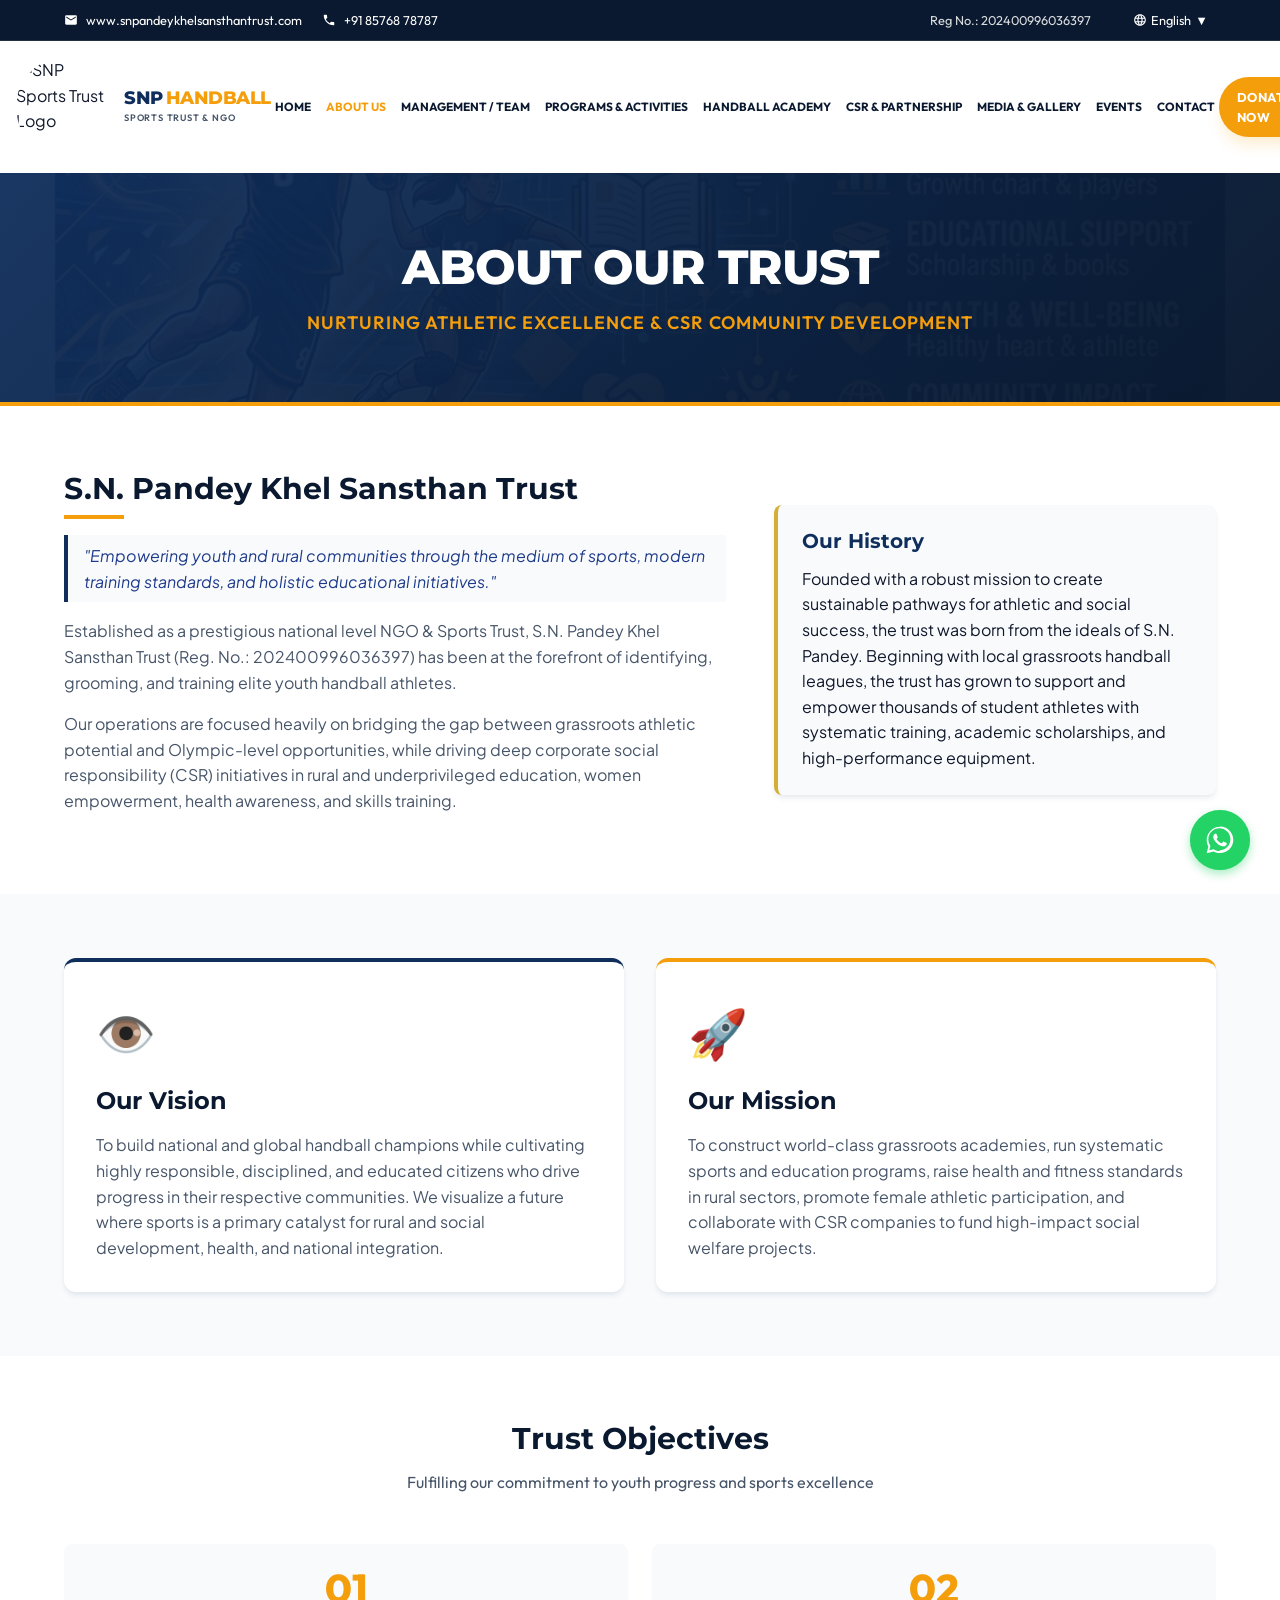
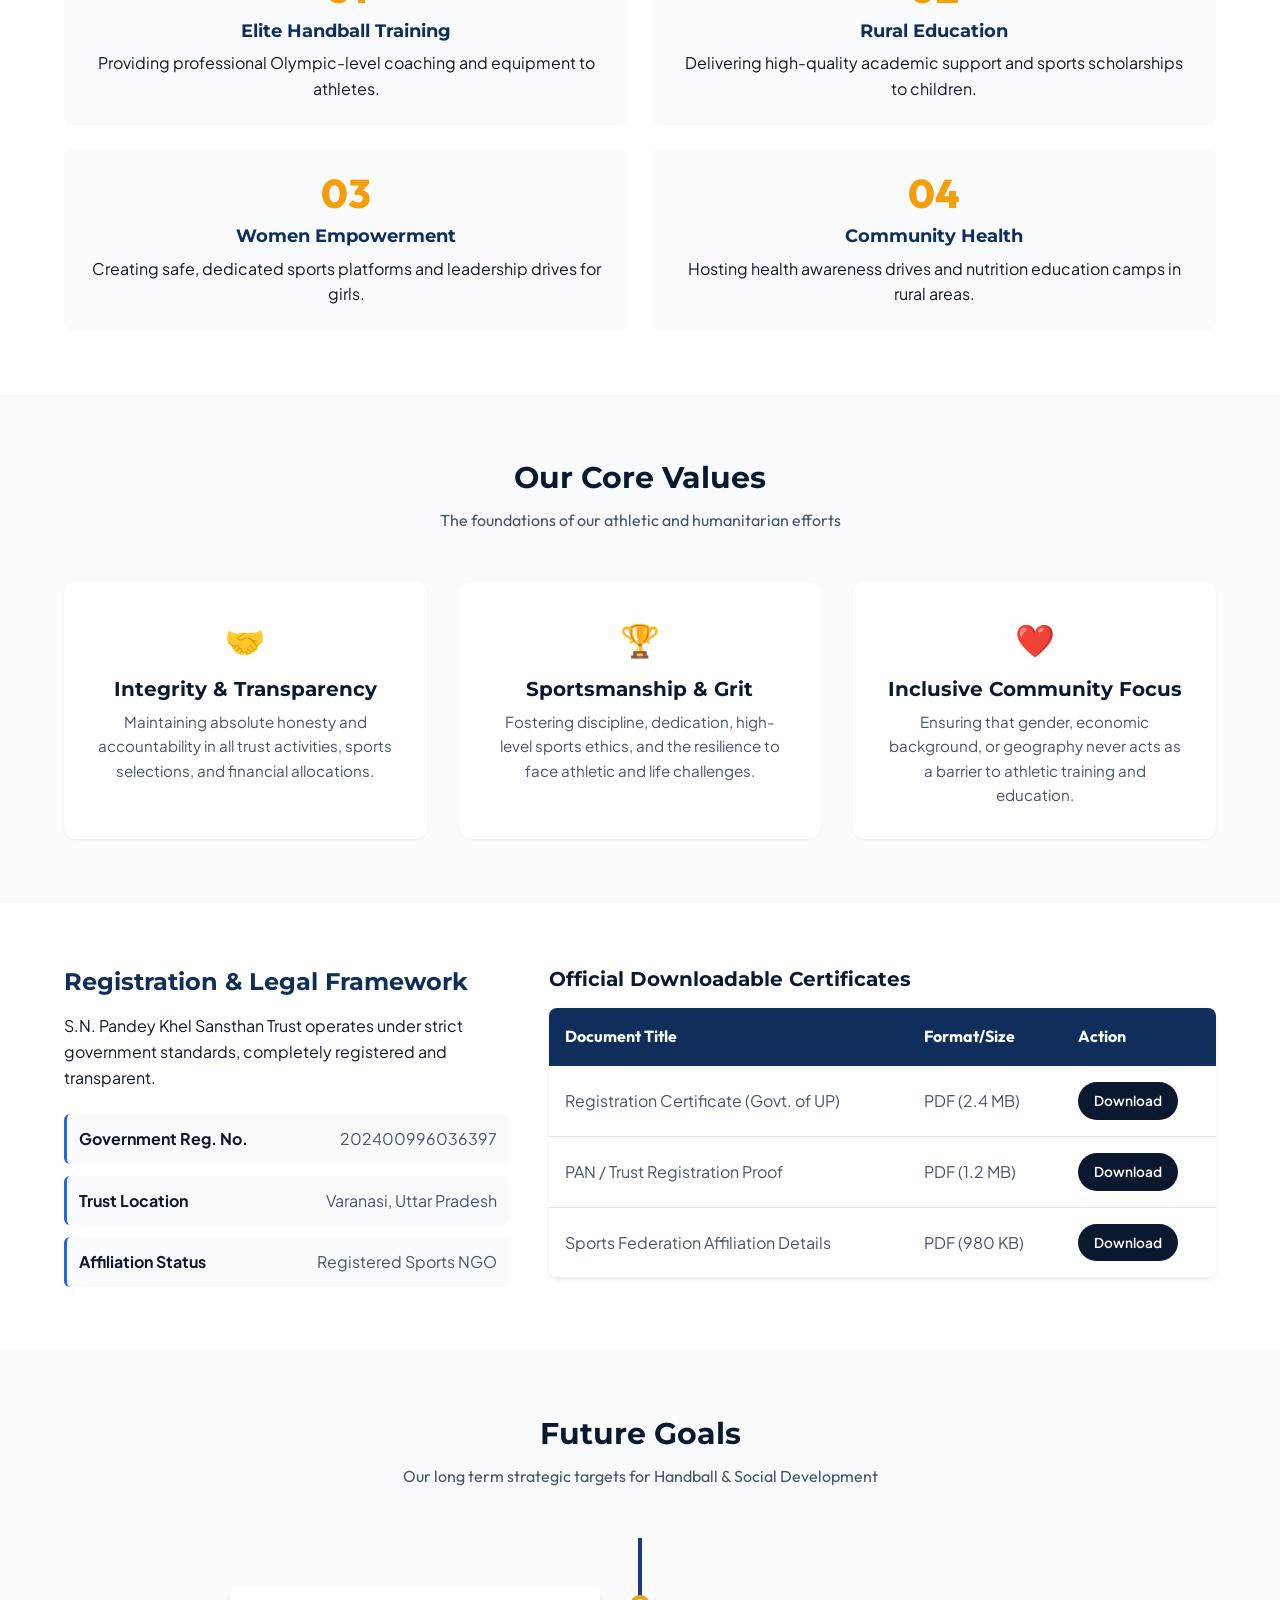
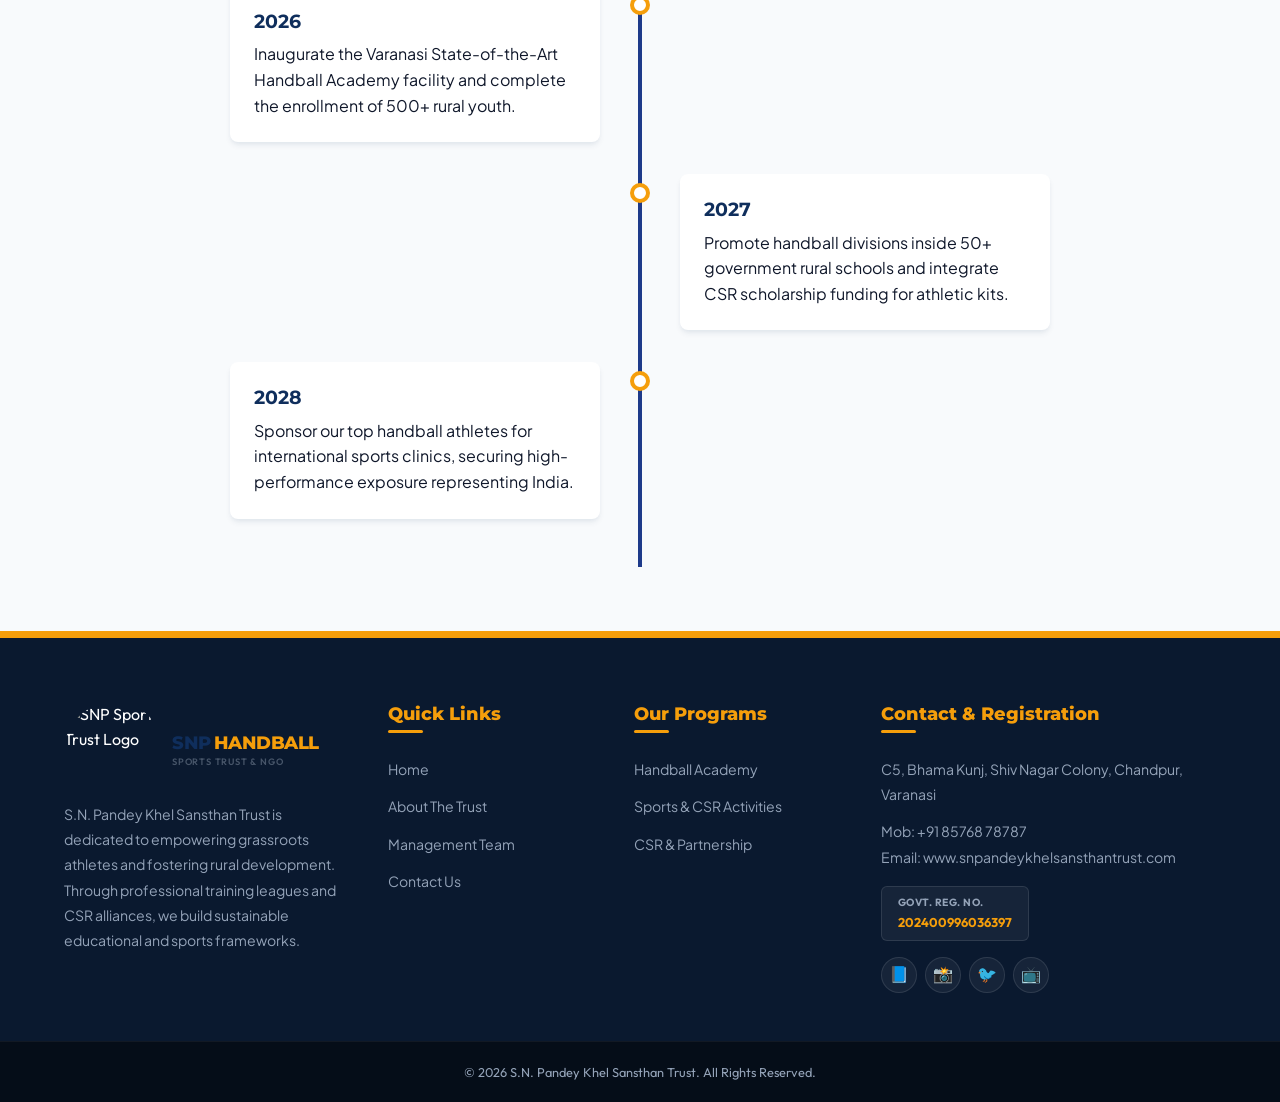
==== about.html @ 19aa3d47 "updated" ====
<!DOCTYPE html>
<html lang="en">

<head>
    <meta charset="UTF-8">
    <meta name="viewport" content="width=device-width, initial-scale=1.0">
    <meta name="description"
        content="Learn about S.N. Pandey Khel Sansthan Trust - Our vision, mission, legal registration details (Reg. No.: 202400996036397), and our dedication to sports and education.">
    <title>About Us | S.N. Pandey Khel Sansthan Trust</title>

    <!-- Premium Google Fonts -->
    <link rel="preconnect" href="https://fonts.googleapis.com">
    <link rel="preconnect" href="https://fonts.gstatic.com" crossorigin>

    <!-- Theme Stylesheets -->
    <link rel="stylesheet" href="assets/css/style.css">
    <link rel="stylesheet" href="assets/css/responsive.css">
    <!-- Page Specific Stylesheet -->
    <link rel="stylesheet" href="assets/css/about.css">
</head>

<body>

    <!-- ==========================================
         SECTION: TOP INFO BAR
         ========================================== -->
    <div class="top-bar">
        <div class="top-bar-container">
            <div class="top-bar-info">
                <span>
                    <svg style="width: 14px; height: 14px; fill: currentColor;" viewBox="0 0 24 24">
                        <path
                            d="M20 4H4c-1.1 0-1.99.9-1.99 2L2 18c0 1.1.9 2 2 2h16c1.1 0 2-.9 2-2V6c0-1.1-.9-2-2-2zm0 4l-8 5-8-5V6l8 5 8-5v2z" />
                    </svg>
                    www.snpandeykhelsansthantrust.com
                </span>
                <span>
                    <svg style="width: 14px; height: 14px; fill: currentColor;" viewBox="0 0 24 24">
                        <path
                            d="M6.62 10.79c1.44 2.83 3.76 5.14 6.59 6.59l2.2-2.2c.27-.27.67-.36 1.02-.24 1.12.37 2.33.57 3.57.57.55 0 1 .45 1 1V20c0 .55-.45 1-1 1-9.39 0-17-7.61-17-17 0-.55.45-1 1-1h3.5c.55 0 1 .45 1 1 0 1.25.2 2.45.57 3.57.11.35.03.74-.25 1.02l-2.2 2.2z" />
                    </svg>
                    +91 85768 78787
                </span>
            </div>

            <div class="top-bar-actions">
                <span style="font-family: var(--font-secondary); opacity: 0.85; margin-right: 10px;">Reg No.:
                    202400996036397</span>
                <div class="lang-selector">
                    <button id="lang-switch-btn" class="lang-btn">
                        <svg style="width: 14px; height: 14px; fill: currentColor;" viewBox="0 0 24 24">
                            <path
                                d="M11.99 2C6.47 2 2 6.48 2 12s4.47 10 9.99 10C17.52 22 22 17.52 22 12S17.52 2 11.99 2zm6.93 6h-2.95c-.32-1.25-.78-2.45-1.38-3.56 1.84.63 3.37 1.91 4.33 3.56zM12 4.04c.83 1.2 1.48 2.53 1.91 3.96h-3.82c.43-1.43 1.08-2.76 1.91-3.96zM4.26 14C4.1 13.36 4 12.69 4 12s.1-1.36.26-2h3.38c-.08.66-.14 1.33-.14 2 0 .67.06 1.34.14 2H4.26zm.82 2h2.95c.32 1.25.78 2.45 1.38 3.56-1.84-.63-3.37-1.9-4.33-3.56zm2.95-8H5.08c.96-1.66 2.49-2.93 4.33-3.56-.6 1.11-1.06 2.31-1.38 3.56zM12 19.96c-.83-1.2-1.48-2.53-1.91-3.96h3.82c-.43 1.43-1.08 2.76-1.91 3.96zM14.34 14H9.66c-.09-.66-.16-1.34-.16-2 0-.66.07-1.34.16-2h4.68c.09.66.16 1.34.16 2 0 .66-.07 1.34-.16 2zm.25 5.56c.6-1.11 1.06-2.31 1.38-3.56h2.95c-.96 1.65-2.49 2.93-4.33 3.56zM16.36 14c.08-.66.14-1.33.14-2 0-.67-.06-1.34-.14-2h3.38c.16.64.26 1.31.26 2s-.1 1.36-.26 2h-3.38z" />
                        </svg>
                        <span class="current-lang">English</span>
                        <span>▼</span>
                    </button>
                    <ul id="lang-dropdown-menu" class="lang-dropdown">
                        <li data-lang="en">English</li>
                        <li data-lang="hi">हिन्दी (Hindi)</li>
                    </ul>
                </div>
            </div>
        </div>
    </div>

    <!-- ==========================================
         SECTION: HEADER & NAVIGATION (Mega Menu & Sticky)
         ========================================== -->
    <header id="main-header">
        <div class="header-container">
            <div class="logo-container">
                <a href="index.html">
                    <img src="assets/images/logo.png" alt="SNP Sports Trust Logo"
                        style="width: 50px; height: 50px; border-radius: 50%; object-fit: cover;">
                    <div class="brand-text">
                        <span class="brand-name">SNP <span>Handball</span></span>
                        <span class="brand-tagline">Sports Trust & NGO</span>
                    </div>
                </a>
            </div>

            <button id="mobile-menu-toggle" class="mobile-toggle" aria-label="Toggle Menu">
                <span></span>
                <span></span>
                <span></span>
            </button>

            <nav id="main-nav-menu" class="nav-menu">
                <div class="nav-item">
                    <a href="index.html" class="nav-link">Home</a>
                </div>
                <div class="nav-item">
                    <a href="about.html" class="nav-link" style="color: var(--color-orange-gold);">About Us</a>
                </div>
                <div class="nav-item">
                    <a href="team.html" class="nav-link">Management / Team</a>
                </div>
                <div class="nav-item">
                    <a href="programs.html" class="nav-link">Programs & Activities</a>
                </div>
                <div class="nav-item">
                    <a href="academy.html" class="nav-link">Handball Academy</a>
                </div>
                <div class="nav-item">
                    <a href="csr.html" class="nav-link">CSR & Partnership</a>
                </div>
                <div class="nav-item">
                    <a href="gallery.html" class="nav-link">Media & Gallery</a>
                </div>
                <!-- <div class="nav-item">
                    <a href="donation.html" class="nav-link">Donation</a>
                </div> -->
                <div class="nav-item">
                    <a href="events.html" class="nav-link">Events</a>
                </div>
                <div class="nav-item">
                    <a href="contact.html" class="nav-link">Contact</a>
                </div>
            </nav>

            <div class="header-actions">
                <a href="donation.html" class="btn-donate">Donate Now</a>
            </div>
        </div>
    </header>

    <main id="primary-content">

        <!-- ==========================================
             SECTION: ABOUT PAGE HERO BANNER
             ========================================== -->
        <section class="about-banner">
            <div class="container">
                <h1>About Our Trust</h1>
                <p>Nurturing Athletic Excellence & CSR Community Development</p>
            </div>
        </section>

        <!-- ==========================================
             SECTION: TRUST INTRODUCTION & HISTORY
             ========================================== -->
        <section class="trust-intro-section">
            <div class="container">
                <div class="intro-grid">
                    <div class="intro-content">
                        <h2>S.N. Pandey Khel Sansthan Trust</h2>
                        <blockquote>
                            "Empowering youth and rural communities through the medium of sports, modern training
                            standards, and holistic educational initiatives."
                        </blockquote>
                        <p>
                            Established as a prestigious national level NGO & Sports Trust, S.N. Pandey Khel Sansthan
                            Trust (Reg. No.: 202400996036397) has been at the forefront of identifying, grooming, and
                            training elite youth handball athletes.
                        </p>
                        <p>
                            Our operations are focused heavily on bridging the gap between grassroots athletic potential
                            and Olympic-level opportunities, while driving deep corporate social responsibility (CSR)
                            initiatives in rural and underprivileged education, women empowerment, health awareness, and
                            skills training.
                        </p>
                    </div>
                    <div class="intro-visuals">
                        <div class="history-card">
                            <h3>Our History</h3>
                            <p>
                                Founded with a robust mission to create sustainable pathways for athletic and social
                                success, the trust was born from the ideals of S.N. Pandey. Beginning with local
                                grassroots handball leagues, the trust has grown to support and empower thousands of
                                student athletes with systematic training, academic scholarships, and high-performance
                                equipment.
                            </p>
                        </div>
                    </div>
                </div>
            </div>
        </section>

        <!-- ==========================================
             SECTION: VISION & MISSION (Desktop-Only Layout)
             ========================================== -->
        <section class="vision-mission-section only-desktop">
            <div class="container">
                <div class="vision-grid-desktop">
                    <!-- Vision Card -->
                    <div class="vision-card">
                        <div class="card-icon">👁️</div>
                        <h3>Our Vision</h3>
                        <p>
                            To build national and global handball champions while cultivating highly responsible,
                            disciplined, and educated citizens who drive progress in their respective communities. We
                            visualize a future where sports is a primary catalyst for rural and social development,
                            health, and national integration.
                        </p>
                    </div>

                    <!-- Mission Card -->
                    <div class="vision-card mission">
                        <div class="card-icon">🚀</div>
                        <h3>Our Mission</h3>
                        <p>
                            To construct world-class grassroots academies, run systematic sports and education programs,
                            raise health and fitness standards in rural sectors, promote female athletic participation,
                            and collaborate with CSR companies to fund high-impact social welfare projects.
                        </p>
                    </div>
                </div>
            </div>
        </section>

        <!-- ==========================================
             SECTION: VISION & MISSION (Mobile-Only Layout)
             ========================================== -->
        <section class="vision-mission-section only-mobile">
            <div class="container">
                <div class="vision-stacked-mobile">
                    <!-- Mobile Vision Card -->
                    <div class="vision-mobile-card">
                        <h3>Our Vision</h3>
                        <p>
                            To build national and global handball champions while cultivating highly responsible,
                            disciplined, and educated citizens. We visualize a future where sports acts as a catalyst
                            for community development.
                        </p>
                    </div>

                    <!-- Mobile Mission Card -->
                    <div class="vision-mobile-card mission">
                        <h3>Our Mission</h3>
                        <p>
                            To construct world-class grassroots sports academies, run educational programs, promote
                            female sports talent, and execute high-impact corporate social responsibility (CSR)
                            initiatives.
                        </p>
                    </div>
                </div>
            </div>
        </section>

        <!-- ==========================================
             SECTION: TRUST OBJECTIVES
             ========================================== -->
        <section class="objectives-section">
            <div class="container">
                <div class="section-header">
                    <h2>Trust Objectives</h2>
                    <p>Fulfilling our commitment to youth progress and sports excellence</p>
                </div>
                <div class="objectives-grid">
                    <div class="objective-item">
                        <div class="objective-num">01</div>
                        <h4>Elite Handball Training</h4>
                        <p>Providing professional Olympic-level coaching and equipment to athletes.</p>
                    </div>
                    <div class="objective-item">
                        <div class="objective-num">02</div>
                        <h4>Rural Education</h4>
                        <p>Delivering high-quality academic support and sports scholarships to children.</p>
                    </div>
                    <div class="objective-item">
                        <div class="objective-num">03</div>
                        <h4>Women Empowerment</h4>
                        <p>Creating safe, dedicated sports platforms and leadership drives for girls.</p>
                    </div>
                    <div class="objective-item">
                        <div class="objective-num">04</div>
                        <h4>Community Health</h4>
                        <p>Hosting health awareness drives and nutrition education camps in rural areas.</p>
                    </div>
                </div>
            </div>
        </section>

        <!-- ==========================================
             SECTION: CORE VALUES
             ========================================== -->
        <section class="values-section">
            <div class="container">
                <div class="section-header">
                    <h2>Our Core Values</h2>
                    <p>The foundations of our athletic and humanitarian efforts</p>
                </div>
                <div class="values-grid">
                    <div class="value-card">
                        <div style="font-size: 2rem;">🤝</div>
                        <h4>Integrity & Transparency</h4>
                        <p>Maintaining absolute honesty and accountability in all trust activities, sports selections,
                            and financial allocations.</p>
                    </div>
                    <div class="value-card">
                        <div style="font-size: 2rem;">🏆</div>
                        <h4>Sportsmanship & Grit</h4>
                        <p>Fostering discipline, dedication, high-level sports ethics, and the resilience to face
                            athletic and life challenges.</p>
                    </div>
                    <div class="value-card">
                        <div style="font-size: 2rem;">❤️</div>
                        <h4>Inclusive Community Focus</h4>
                        <p>Ensuring that gender, economic background, or geography never acts as a barrier to athletic
                            training and education.</p>
                    </div>
                </div>
            </div>
        </section>

        <!-- ==========================================
             SECTION: LEGAL REGISTRATION & DOCUMENTS (Desktop Layout)
             ========================================== -->
        <section class="legal-section only-desktop">
            <div class="container">
                <div class="legal-grid">
                    <div class="legal-info">
                        <h3>Registration & Legal Framework</h3>
                        <p>
                            S.N. Pandey Khel Sansthan Trust operates under strict government standards, completely
                            registered and transparent.
                        </p>
                        <div class="reg-list">
                            <div class="reg-item">
                                <span class="reg-label">Government Reg. No.</span>
                                <span class="reg-value">202400996036397</span>
                            </div>
                            <div class="reg-item">
                                <span class="reg-label">Trust Location</span>
                                <span class="reg-value">Varanasi, Uttar Pradesh</span>
                            </div>
                            <div class="reg-item">
                                <span class="reg-label">Affiliation Status</span>
                                <span class="reg-value">Registered Sports NGO</span>
                            </div>
                        </div>
                    </div>
                    <div>
                        <h3
                            style="font-size: 1.25rem; color: var(--color-primary-dark); margin-bottom: var(--spacing-4);">
                            Official Downloadable Certificates</h3>
                        <table class="doc-table-desktop">
                            <thead>
                                <tr>
                                    <th>Document Title</th>
                                    <th>Format/Size</th>
                                    <th>Action</th>
                                </tr>
                            </thead>
                            <tbody>
                                <tr>
                                    <td>Registration Certificate (Govt. of UP)</td>
                                    <td>PDF (2.4 MB)</td>
                                    <td><a href="#" class="btn-download">Download</a></td>
                                </tr>
                                <tr>
                                    <td>PAN / Trust Registration Proof</td>
                                    <td>PDF (1.2 MB)</td>
                                    <td><a href="#" class="btn-download">Download</a></td>
                                </tr>
                                <tr>
                                    <td>Sports Federation Affiliation Details</td>
                                    <td>PDF (980 KB)</td>
                                    <td><a href="#" class="btn-download">Download</a></td>
                                </tr>
                            </tbody>
                        </table>
                    </div>
                </div>
            </div>
        </section>

        <!-- ==========================================
             SECTION: LEGAL REGISTRATION & DOCUMENTS (Mobile Layout)
             ========================================== -->
        <section class="legal-section only-mobile">
            <div class="container">
                <h3 style="font-size: 1.5rem; color: var(--color-primary); margin-bottom: var(--spacing-4);">
                    Registration & Legal Docs</h3>
                <div class="reg-list" style="margin-bottom: var(--spacing-6);">
                    <div class="reg-item">
                        <span class="reg-label">Reg. No.</span>
                        <span class="reg-value">202400996036397</span>
                    </div>
                    <div class="reg-item">
                        <span class="reg-label">Location</span>
                        <span class="reg-value">Varanasi, UP</span>
                    </div>
                </div>

                <h4 style="font-size: 1.1rem; color: var(--color-primary-dark); margin-bottom: var(--spacing-3);">
                    Download Documents</h4>
                <div class="doc-list-mobile">
                    <div class="doc-card-mobile">
                        <h4>Registration Certificate</h4>
                        <div class="meta">PDF • 2.4 MB</div>
                        <a href="#" class="btn-download">Download</a>
                    </div>
                    <div class="doc-card-mobile">
                        <h4>PAN / Trust Proof</h4>
                        <div class="meta">PDF • 1.2 MB</div>
                        <a href="#" class="btn-download">Download</a>
                    </div>
                    <div class="doc-card-mobile">
                        <h4>Federation Affiliation</h4>
                        <div class="meta">PDF • 980 KB</div>
                        <a href="#" class="btn-download">Download</a>
                    </div>
                </div>
            </div>
        </section>

        <!-- ==========================================
             SECTION: FUTURE GOALS (Timeline Layout)
             ========================================== -->
        <section class="goals-section">
            <div class="container">
                <div class="section-header">
                    <h2>Future Goals</h2>
                    <p>Our long term strategic targets for Handball & Social Development</p>
                </div>
                <div class="goals-container">
                    <div class="timeline">
                        <div class="timeline-item left">
                            <div class="timeline-content">
                                <h3>2026</h3>
                                <p>Inaugurate the Varanasi State-of-the-Art Handball Academy facility and complete the
                                    enrollment of 500+ rural youth.</p>
                            </div>
                        </div>
                        <div class="timeline-item right">
                            <div class="timeline-content">
                                <h3>2027</h3>
                                <p>Promote handball divisions inside 50+ government rural schools and integrate CSR
                                    scholarship funding for athletic kits.</p>
                            </div>
                        </div>
                        <div class="timeline-item left">
                            <div class="timeline-content">
                                <h3>2028</h3>
                                <p>Sponsor our top handball athletes for international sports clinics, securing
                                    high-performance exposure representing India.</p>
                            </div>
                        </div>
                    </div>
                </div>
            </div>
        </section>

    </main>

<!-- Comprehensive Footer Section -->
<footer id="main-footer">
    <div class="container footer-container-grid">
        <!-- About Trust -->
        <div class="footer-col col-about">
            <div class="logo-container">
                <a href="index.html">
                    <img src="assets/images/logo.png" alt="SNP Sports Trust Logo"
                        style="width: 250px; height: 250px; border-radius: 50%; object-fit: cover;">
                    <div class="brand-text">
                        <span class="brand-name">SNP <span>Handball</span></span>
                        <span class="brand-tagline">Sports Trust & NGO</span>
                    </div>
                </a>
            </div>
            <p>
                S.N. Pandey Khel Sansthan Trust is dedicated to empowering grassroots athletes and fostering rural
                development. Through professional training leagues and CSR alliances, we build sustainable
                educational and sports frameworks.
            </p>
        </div>

        <!-- Quick Links -->
        <div class="footer-col col-links">
            <h4>Quick Links</h4>
            <ul>
                <li><a href="index.html">Home</a></li>
                <li><a href="about.html">About The Trust</a></li>
                <li><a href="team.html">Management Team</a></li>
                <li><a href="contact.html">Contact Us</a></li>
            </ul>
        </div>

        <!-- Programs -->
        <div class="footer-col col-programs">
            <h4>Our Programs</h4>
            <ul>
                <li><a href="academy.html">Handball Academy</a></li>
                <li><a href="programs.html">Sports & CSR Activities</a></li>
                <li><a href="csr.html">CSR & Partnership</a></li>
            </ul>
        </div>

        <!-- Contact, Social & Registration details -->
        <div class="footer-col col-contact-reg">
            <h4>Contact & Registration</h4>
            <p class="footer-address">
                C5, Bhama Kunj, Shiv Nagar Colony, Chandpur, Varanasi
            </p>
            <p class="footer-contact-info">
                Mob: +91 85768 78787<br>
                Email: www.snpandeykhelsansthantrust.com
            </p>
            <!-- Trust Badge inside Footer -->
            <div class="footer-trust-badge-small">
                <span class="reg-label">Govt. Reg. No.</span>
                <span class="reg-number">202400996036397</span>
            </div>
            <!-- Social Icons inside Footer -->
            <div class="footer-social-links">
                <a href="#" class="footer-social-btn" aria-label="Facebook">📘</a>
                <a href="#" class="footer-social-btn" aria-label="Instagram">📸</a>
                <a href="#" class="footer-social-btn" aria-label="Twitter">🐦</a>
                <a href="#" class="footer-social-btn" aria-label="YouTube">📺</a>
            </div>
        </div>
    </div>

    <!-- Bottom Line and Copyright -->
    <div class="footer-bottom">
        <div class="container">
            <p>&copy; 2026 S.N. Pandey Khel Sansthan Trust. All Rights Reserved.</p>
        </div>
    </div>
</footer>

    <!-- ==========================================
         SECTION: FLOATING WHATSAPP CHAT BUTTON
         ========================================== -->
    <a href="https://wa.me/918576878787" target="_blank" class="whatsapp-floating" aria-label="Chat on WhatsApp">
        <svg class="whatsapp-icon" viewBox="0 0 24 24">
            <path
                d="M12.012 2c-5.506 0-9.988 4.481-9.988 9.987 0 1.763.46 3.42 1.262 4.876L2 22l5.282-1.385c1.4.762 2.99 1.196 4.717 1.196 5.508 0 9.99-4.482 9.99-9.988 0-5.505-4.482-9.987-9.99-9.987zm0 18.286c-1.577 0-3.107-.42-4.453-1.213l-.319-.19-3.31.867.88-3.226-.207-.331c-.87-1.389-1.33-3.003-1.33-4.679 0-4.568 3.718-8.285 8.285-8.285 4.566 0 8.283 3.717 8.283 8.285 0 4.569-3.717 8.286-8.283 8.286zm4.551-6.223c-.249-.125-1.478-.73-1.708-.812-.229-.084-.396-.125-.561.125-.167.249-.645.812-.79.979-.147.166-.293.187-.542.062-.25-.125-1.054-.388-2.008-1.24-.741-.662-1.242-1.48-1.387-1.73-.146-.249-.016-.384.109-.508.112-.112.249-.292.374-.437.125-.146.166-.249.25-.417.083-.166.041-.312-.02-.437-.063-.125-.561-1.353-.769-1.853-.203-.489-.41-.422-.561-.429-.146-.008-.312-.008-.479-.008-.166 0-.437.062-.665.312-.229.25-.874.853-.874 2.081 0 1.229.895 2.415.999 2.561.103.146 1.761 2.689 4.267 3.771.596.257 1.061.411 1.423.526.6.19 1.146.163 1.579.099.482-.072 1.478-.604 1.686-1.187.208-.583.208-1.083.146-1.187-.062-.105-.208-.167-.458-.292z" />
        </svg>
    </a>

    <!-- Theme Main JS -->
    <script src="assets/js/main.js"></script>
</body>

</html>
---- assets/css/style.css ----
/* ==========================================================================
   THEME STYLING & DESIGN SYSTEM - SNP SPORTS TRUST & NGO
   ========================================================================== */

/* Google Fonts Import */
@import url('https://fonts.googleapis.com/css2?family=Montserrat:ital,wght@0,300;0,400;0,500;0,600;0,700;0,800;1,400&family=Outfit:wght@300;400;500;600;700;800;900&family=Plus+Jakarta+Sans:ital,wght@0,300;0,400;0,500;0,600;0,700;0,800;1,400&display=swap');

:root {
    /* Color Palette */
    --color-white: #ffffff;
    --color-light-bg: #f8fafc;
    --color-light-gray: #e2e8f0;
    
    /* Primary Colors (Dark Blue / Trust / Authority) */
    --color-primary-dark: #0A192F;      /* Deep Navy - Trust & Authority */
    --color-primary: #0F2E5C;           /* Rich Royal Navy - Core Brand Color */
    --color-primary-light: #1E3A8A;     /* Bright Trust Blue */
    --color-primary-accent: #2563EB;    /* CSR Professional Blue */
    
    /* Secondary & Accent Colors (Orange/Gold - Sports, Energy, Premium) */
    --color-orange-gold: #F59E0B;       /* Warm Orange Gold - Energy & Sports */
    --color-accent-gold: #D4AF37;       /* Metallic Gold - Trust & Premium Quality */
    --color-accent-orange: #EA580C;     /* Vibrant Orange - Sports Action & CTA */
    --color-whatsapp: #25D366;          /* Official WhatsApp Brand Color */
    
    /* Text Colors */
    --color-text-dark: #0F172A;         /* Charcoal Black for high contrast body text */
    --color-text-muted: #475569;        /* Cool Gray for secondary text */
    --color-text-light: #94A3B8;        /* Light Gray for borders / disabled elements */
    
    /* State/Feedback Colors */
    --color-success: #10B981;
    --color-warning: #F59E0B;
    --color-danger: #EF4444;
    --color-info: #06B6D4;

    /* Font Families */
    --font-primary: 'Plus Jakarta Sans', sans-serif;  /* Main Body text font - clean & highly readable */
    --font-secondary: 'Outfit', sans-serif;          /* Secondary font - sleek and modern */
    --font-headings: 'Montserrat', sans-serif;       /* Bold Headings font - strong, athletic, and authoritative */

    /* Typography Scale */
    --font-size-xs: 0.75rem;     /* 12px */
    --font-size-sm: 0.875rem;    /* 14px */
    --font-size-base: 1rem;      /* 16px */
    --font-size-lg: 1.125rem;    /* 18px */
    --font-size-xl: 1.25rem;     /* 20px */
    --font-size-2xl: 1.5rem;     /* 24px */
    --font-size-3xl: 1.875rem;   /* 30px */
    --font-size-4xl: 2.25rem;    /* 36px */
    --font-size-5xl: 3rem;       /* 48px */

    /* Spacing System */
    --spacing-1: 0.25rem;
    --spacing-2: 0.5rem;
    --spacing-3: 0.75rem;
    --spacing-4: 1rem;
    --spacing-5: 1.25rem;
    --spacing-6: 1.5rem;
    --spacing-8: 2rem;
    --spacing-10: 2.5rem;
    --spacing-12: 3rem;
    --spacing-16: 4rem;

    /* Elevation & Shadows (Modern Glassmorphism & CSR Trust Feel) */
    --shadow-sm: 0 1px 2px 0 rgba(0, 0, 0, 0.05);
    --shadow-md: 0 4px 6px -1px rgba(15, 46, 92, 0.08), 0 2px 4px -1px rgba(15, 46, 92, 0.04);
    --shadow-lg: 0 10px 15px -3px rgba(15, 46, 92, 0.1), 0 4px 6px -2px rgba(15, 46, 92, 0.05);
    --shadow-xl: 0 20px 25px -5px rgba(15, 46, 92, 0.12), 0 10px 10px -5px rgba(15, 46, 92, 0.04);
    --shadow-gold: 0 10px 15px -3px rgba(245, 158, 11, 0.2);

    /* Border Radius */
    --radius-sm: 0.25rem;
    --radius-md: 0.375rem;
    --radius-lg: 0.5rem;
    --radius-xl: 0.75rem;
    --radius-2xl: 1rem;
    --radius-full: 9999px;

    /* Transitions */
    --transition-fast: 0.15s cubic-bezier(0.4, 0, 0.2, 1);
    --transition-normal: 0.3s cubic-bezier(0.4, 0, 0.2, 1);
    --transition-slow: 0.5s cubic-bezier(0.4, 0, 0.2, 1);
}

/* ==========================================================================
   BASE & RESET STYLING
   ========================================================================== */
*, *::before, *::after {
    box-sizing: border-box;
    margin: 0;
    padding: 0;
}

html {
    scroll-behavior: smooth;
    overflow-x: hidden;
}

body {
    font-family: var(--font-primary);
    background-color: var(--color-light-bg);
    color: var(--color-text-dark);
    line-height: 1.6;
    -webkit-font-smoothing: antialiased;
    -moz-osx-font-smoothing: grayscale;
    overflow-x: hidden;
}

h1, h2, h3, h4, h5, h6 {
    font-family: var(--font-headings);
    font-weight: 700;
    color: var(--color-primary-dark);
    line-height: 1.25;
}

a {
    text-decoration: none;
    color: inherit;
    transition: var(--transition-normal);
}

ul, ol {
    list-style: none;
}

img {
    max-width: 100%;
    height: auto;
    display: block;
}

/* ==========================================================================
   TOP INFO BAR
   ========================================================================== */
.top-bar {
    background-color: var(--color-primary-dark);
    color: var(--color-white);
    font-size: 0.8rem;
    font-family: var(--font-secondary);
    padding: var(--spacing-2) 0;
    border-bottom: 1px solid rgba(255, 255, 255, 0.1);
    transition: all var(--transition-normal);
    position: relative;
    z-index: 1001;
}

.top-bar.hidden {
    transform: translateY(-100%);
    margin-top: -35px; /* Matches average height to collapse space smoothly */
}

.top-bar-container {
    max-width: 1200px;
    margin: 0 auto;
    padding: 0 var(--spacing-6);
    display: flex;
    justify-content: space-between;
    align-items: center;
}

.top-bar-info {
    display: flex;
    gap: var(--spacing-5);
}

.top-bar-info span {
    display: flex;
    align-items: center;
    gap: var(--spacing-2);
}

.top-bar-actions {
    display: flex;
    align-items: center;
    gap: var(--spacing-6);
}

/* Multi-language Selector Dropdown */
.lang-selector {
    position: relative;
}

.lang-btn {
    background: none;
    border: none;
    color: var(--color-white);
    cursor: pointer;
    font-family: var(--font-secondary);
    font-size: 0.8rem;
    display: flex;
    align-items: center;
    gap: var(--spacing-1);
    padding: var(--spacing-1) var(--spacing-2);
    border-radius: var(--radius-sm);
    transition: var(--transition-fast);
}

.lang-btn:hover {
    background-color: rgba(255, 255, 255, 0.1);
}

.lang-dropdown {
    position: absolute;
    top: 100%;
    right: 0;
    background-color: var(--color-white);
    color: var(--color-text-dark);
    border-radius: var(--radius-md);
    box-shadow: var(--shadow-lg);
    min-width: 120px;
    display: none;
    padding: var(--spacing-2) 0;
    margin-top: var(--spacing-2);
    z-index: 1002;
    animation: slideDownFade 0.2s cubic-bezier(0.4, 0, 0.2, 1);
}

.lang-dropdown.show {
    display: block;
}

.lang-dropdown li {
    padding: var(--spacing-2) var(--spacing-4);
    cursor: pointer;
    transition: var(--transition-fast);
}

.lang-dropdown li:hover {
    background-color: var(--color-light-bg);
    color: var(--color-primary);
}

/* ==========================================================================
   NAVIGATION & HEADER (Sticky & Mega Menu)
   ========================================================================== */
#main-header {
    background-color: var(--color-white);
    position: sticky;
    top: 0;
    left: 0;
    width: 100%;
    z-index: 1000;
    box-shadow: var(--shadow-sm);
    transition: all var(--transition-normal);
}

#main-header.scrolled {
    box-shadow: var(--shadow-lg);
    background-color: rgba(255, 255, 255, 0.95);
    backdrop-filter: blur(10px);
    -webkit-backdrop-filter: blur(10px);
}

.header-container {
    max-width: 1280px;
    margin: 0 auto;
    padding: var(--spacing-4) var(--spacing-6);
    display: flex;
    justify-content: space-between;
    align-items: center;
    transition: padding var(--transition-normal);
}

#main-header.scrolled .header-container {
    padding: var(--spacing-3) var(--spacing-6);
}

/* Widescreen Compact Inline Spacing Overrides to fit all 10 flat items on a single line */
@media screen and (min-width: 1201px) and (max-width: 1400px) {
    .header-container {
        padding: var(--spacing-4) var(--spacing-4) !important;
    }
    .logo-container img {
        width: 100px !important;
        height: 100px !important;
    }
    .brand-name {
        font-size: 1.15rem !important;
    }
    .brand-tagline {
        font-size: 0.58rem !important;
        letter-spacing: 0.8px !important;
    }
    .nav-menu {
        gap: 7px !important;
    }
    .nav-link {
        font-size: 0.74rem !important;
        padding: var(--spacing-1) var(--spacing-1) !important;
        gap: 2px !important;
    }
    .btn-donate {
        font-size: 0.8rem !important;
        padding: var(--spacing-2) var(--spacing-4) !important;
    }
}

/* Logo Design */
.logo-container a {
    display: flex;
    align-items: center;
    gap: var(--spacing-2);
}

.brand-text {
    display: flex;
    flex-direction: column;
}

.brand-name {
    font-family: var(--font-headings);
    font-size: 1.4rem;
    font-weight: 800;
    color: var(--color-primary);
    text-transform: uppercase;
    letter-spacing: -0.5px;
    line-height: 1.1;
    display: flex;
    align-items: center;
    gap: 0.2rem;
}

.brand-name span {
    color: var(--color-orange-gold);
}

.brand-tagline {
    font-family: var(--font-secondary);
    font-size: 0.65rem;
    font-weight: 600;
    color: var(--color-text-muted);
    letter-spacing: 1.5px;
    text-transform: uppercase;
    margin-top: 2px;
}

/* Main Navigation Menu */
.nav-menu {
    display: flex;
    align-items: center;
    gap: var(--spacing-3);
}

.nav-item {
    position: relative;
}

.nav-link {
    font-family: var(--font-secondary);
    font-size: 0.8rem;
    font-weight: 700;
    color: var(--color-primary-dark);
    padding: var(--spacing-2) var(--spacing-1);
    display: flex;
    align-items: center;
    gap: 4px;
    position: relative;
    text-transform: uppercase;
    white-space: nowrap;
}

.nav-link::after {
    content: '';
    position: absolute;
    bottom: 0;
    left: 0;
    width: 0;
    height: 2px;
    background-color: var(--color-orange-gold);
    transition: width var(--transition-normal);
}

.nav-link:hover {
    color: var(--color-orange-gold);
}

.nav-link:hover::after {
    width: 100%;
}

/* Standard Dropdown Menu Styling */
.nav-dropdown {
    position: relative;
}

.dropdown-menu {
    position: absolute;
    top: 100%;
    left: 50%;
    transform: translateX(-50%) translateY(15px);
    background-color: var(--color-white);
    box-shadow: var(--shadow-xl);
    border-radius: var(--radius-lg);
    min-width: 220px;
    padding: var(--spacing-3) 0;
    opacity: 0;
    visibility: hidden;
    transition: all var(--transition-normal);
    border-top: 3px solid var(--color-orange-gold);
    z-index: 1010;
}

.nav-dropdown:hover .dropdown-menu {
    opacity: 1;
    visibility: visible;
    transform: translateX(-50%) translateY(0);
}

.dropdown-menu li a {
    display: block;
    padding: var(--spacing-2) var(--spacing-6);
    font-family: var(--font-primary);
    font-size: 0.9rem;
    font-weight: 500;
    color: var(--color-text-dark);
    transition: all var(--transition-fast);
}

.dropdown-menu li a:hover {
    background-color: var(--color-light-bg);
    color: var(--color-primary);
    padding-left: var(--spacing-8);
}

/* ==========================================================================
   MEGA MENU STYLING (Programs, Activities, Academies & Partners)
   ========================================================================== */
.mega-dropdown {
    position: static; /* Required for full-width relative positioning */
}

.mega-menu {
    position: absolute;
    top: 100%;
    left: 0;
    width: 100%;
    background-color: var(--color-white);
    box-shadow: var(--shadow-xl);
    border-top: 4px solid var(--color-orange-gold);
    padding: var(--spacing-8) 0;
    opacity: 0;
    visibility: hidden;
    transform: translateY(15px);
    transition: all var(--transition-normal);
    z-index: 1010;
}

.mega-dropdown:hover .mega-menu {
    opacity: 1;
    visibility: visible;
    transform: translateY(0);
}

.mega-menu-container {
    max-width: 1200px;
    margin: 0 auto;
    padding: 0 var(--spacing-6);
    display: grid;
    grid-template-columns: repeat(4, 1fr);
    gap: var(--spacing-8);
}

.mega-menu-column h4 {
    font-size: 0.9rem;
    color: var(--color-primary);
    text-transform: uppercase;
    letter-spacing: 1px;
    margin-bottom: var(--spacing-4);
    border-bottom: 2px solid var(--color-light-gray);
    padding-bottom: var(--spacing-2);
    display: flex;
    align-items: center;
    gap: var(--spacing-2);
}

.mega-menu-column ul {
    display: flex;
    flex-direction: column;
    gap: var(--spacing-2);
}

.mega-menu-column ul li a {
    display: block;
    font-family: var(--font-primary);
    font-size: 0.9rem;
    font-weight: 500;
    color: var(--color-text-muted);
    transition: all var(--transition-fast);
    padding: var(--spacing-1) 0;
}

.mega-menu-column ul li a:hover {
    color: var(--color-primary-accent);
    padding-left: var(--spacing-2);
}

/* Featured / Promo Box in Mega Menu */
.mega-menu-featured {
    background-color: var(--color-light-bg);
    padding: var(--spacing-4);
    border-radius: var(--radius-md);
    border-left: 3px solid var(--color-orange-gold);
    display: flex;
    flex-direction: column;
    gap: var(--spacing-3);
}

.mega-menu-featured h5 {
    font-family: var(--font-secondary);
    color: var(--color-primary);
    font-size: 1rem;
}

.mega-menu-featured p {
    font-size: 0.8rem;
    color: var(--color-text-muted);
}

.mega-menu-featured .btn-mini {
    font-size: 0.8rem;
    font-weight: 700;
    color: var(--color-orange-gold);
    display: inline-flex;
    align-items: center;
    gap: var(--spacing-1);
}

.mega-menu-featured .btn-mini:hover {
    color: var(--color-primary-dark);
}

/* ==========================================================================
   NAVIGATION ACTION BUTTONS & CTA
   ========================================================================== */
.header-actions {
    display: flex;
    align-items: center;
    gap: var(--spacing-4);
}

.btn-donate {
    background-color: var(--color-orange-gold);
    color: var(--color-white);
    font-family: var(--font-secondary);
    font-size: 0.9rem;
    font-weight: 700;
    padding: var(--spacing-3) var(--spacing-6);
    border-radius: var(--radius-full);
    box-shadow: var(--shadow-gold);
    border: 2px solid transparent;
    transition: all var(--transition-normal);
    text-transform: uppercase;
    letter-spacing: 0.5px;
}

.btn-donate:hover {
    background-color: var(--color-primary);
    color: var(--color-white);
    transform: translateY(-2px);
    box-shadow: var(--shadow-lg);
}

.btn-donate:active {
    transform: translateY(0);
}

/* Mobile Hamburguer Icon */
.mobile-toggle {
    display: none;
    background: none;
    border: none;
    cursor: pointer;
    padding: var(--spacing-2);
    z-index: 1002;
}

.mobile-toggle span {
    display: block;
    width: 25px;
    height: 3px;
    background-color: var(--color-primary-dark);
    margin: 5px 0;
    transition: var(--transition-normal);
}

/* ==========================================================================
   FLOATING WHATSAPP CHAT BUTTON
   ========================================================================== */
.whatsapp-floating {
    position: fixed;
    bottom: 30px;
    right: 30px;
    background-color: var(--color-whatsapp);
    color: var(--color-white);
    width: 60px;
    height: 60px;
    border-radius: var(--radius-full);
    display: flex;
    justify-content: center;
    align-items: center;
    box-shadow: 0 4px 10px rgba(37, 211, 102, 0.4);
    z-index: 999;
    cursor: pointer;
    transition: all var(--transition-normal);
    animation: bounceFloat 3s infinite ease-in-out;
}

.whatsapp-floating::before {
    content: '';
    position: absolute;
    width: 100%;
    height: 100%;
    border-radius: var(--radius-full);
    background-color: var(--color-whatsapp);
    opacity: 0.4;
    z-index: -1;
    animation: ripple 2s infinite ease-out;
}

.whatsapp-floating:hover {
    transform: scale(1.1) translateY(-5px);
    box-shadow: 0 6px 16px rgba(37, 211, 102, 0.6);
}

.whatsapp-icon {
    width: 32px;
    height: 32px;
    fill: var(--color-white);
}

/* ==========================================================================
   HERO / SKELETON PLACEHOLDER STYLING (For Preview)
   ========================================================================== */
/* ==========================================================================
   HERO BANNER - PREMIUM DYNAMIC SLIDESHOW LAYOUT
   ========================================================================== */
.premium-hero {
    position: relative;
    min-height: 85vh;
    display: flex;
    align-items: center;
    justify-content: center;
    overflow: hidden;
    padding: var(--spacing-16) var(--spacing-6);
    border-bottom: 5px solid var(--color-orange-gold);
    background-color: var(--color-primary-dark);
}

.hero-slideshow {
    position: absolute;
    top: 0;
    left: 0;
    width: 100%;
    height: 100%;
    z-index: 1;
}

.hero-slide {
    position: absolute;
    top: 0;
    left: 0;
    width: 100%;
    height: 100%;
    background-size: cover;
    background-position: center;
    opacity: 0;
    transform: scale(1.08);
    transition: opacity 1.5s ease-in-out, transform 1.5s ease-in-out;
}

.hero-slide.active {
    opacity: 1;
    transform: scale(1);
}

.hero-content-container {
    position: relative;
    z-index: 2;
    max-width: 1000px;
    margin: 0 auto;
    text-align: center;
    color: var(--color-white);
    display: flex;
    flex-direction: column;
    align-items: center;
    gap: var(--spacing-6);
}

/* Glassmorphism Trust Credentials Badge */
.hero-trust-badge {
    background: rgba(255, 255, 255, 0.06);
    backdrop-filter: blur(12px);
    -webkit-backdrop-filter: blur(12px);
    border: 1px solid rgba(255, 255, 255, 0.15);
    border-radius: var(--radius-full);
    padding: var(--spacing-2) var(--spacing-6);
    display: flex;
    align-items: center;
    gap: var(--spacing-4);
    box-shadow: var(--shadow-xl);
    animation: slideUpFade 0.6s ease-out;
}

.hero-trust-logo {
    width: 44px;
    height: 44px;
    border-radius: 50%;
    object-fit: cover;
    border: 2px solid var(--color-orange-gold);
    box-shadow: var(--shadow-sm);
}

.hero-trust-info {
    display: flex;
    flex-direction: column;
    align-items: flex-start;
    text-align: left;
}

.hero-trust-name {
    font-family: var(--font-secondary);
    font-size: 0.85rem;
    font-weight: 800;
    color: var(--color-white);
    letter-spacing: 0.5px;
    text-transform: uppercase;
}

.hero-trust-reg {
    font-family: var(--font-primary);
    font-size: 0.72rem;
    font-weight: 600;
    color: var(--color-orange-gold);
    letter-spacing: 0.5px;
}

/* Typography styles */
.hero-main-title {
    font-family: var(--font-headings);
    font-size: 3.5rem;
    font-weight: 900;
    line-height: 1.15;
    color: var(--color-white);
    text-shadow: 0 4px 15px rgba(0, 0, 0, 0.6);
    max-width: 900px;
    letter-spacing: -0.5px;
    animation: slideUpFade 0.8s ease-out 0.1s both;
}

.hero-subtitle-container {
    display: flex;
    flex-direction: column;
    align-items: center;
    gap: var(--spacing-2);
    animation: slideUpFade 0.8s ease-out 0.2s both;
}

.hero-subtitle {
    font-family: var(--font-secondary);
    font-size: 1.4rem;
    font-weight: 800;
    color: var(--color-orange-gold);
    text-transform: uppercase;
    letter-spacing: 2px;
    text-shadow: 0 2px 6px rgba(0, 0, 0, 0.5);
}

.hero-tagline {
    font-family: var(--font-primary);
    font-size: 1.25rem;
    font-style: italic;
    color: var(--color-light-gray);
    font-weight: 500;
    text-shadow: 0 2px 6px rgba(0, 0, 0, 0.5);
}

/* Call-to-Action Group & Buttons */
.hero-cta-group {
    display: flex;
    flex-wrap: wrap;
    justify-content: center;
    gap: var(--spacing-4);
    margin-top: var(--spacing-4);
    width: 100%;
    animation: slideUpFade 0.8s ease-out 0.3s both;
}

.hero-cta-btn {
    display: inline-flex;
    align-items: center;
    justify-content: center;
    gap: var(--spacing-2);
    font-family: var(--font-secondary);
    font-size: 0.95rem;
    font-weight: 700;
    padding: var(--spacing-3) var(--spacing-6);
    border-radius: var(--radius-full);
    transition: all var(--transition-normal);
    text-transform: uppercase;
    letter-spacing: 0.5px;
    cursor: pointer;
    box-shadow: 0 4px 10px rgba(10, 25, 47, 0.3);
}

.hero-cta-btn .btn-icon {
    font-size: 1.1rem;
    transition: transform var(--transition-fast);
}

.hero-cta-btn:hover .btn-icon {
    transform: scale(1.2);
}

.btn-donate-now {
    background-color: var(--color-accent-orange);
    color: var(--color-white);
    border: 2px solid transparent;
    box-shadow: 0 4px 15px rgba(234, 88, 12, 0.3);
}

.btn-donate-now:hover {
    background-color: var(--color-orange-gold);
    transform: translateY(-3px);
    box-shadow: 0 8px 25px rgba(245, 158, 11, 0.5);
}

.btn-join-program {
    background-color: var(--color-primary-light);
    color: var(--color-white);
    border: 2px solid transparent;
    box-shadow: 0 4px 15px rgba(30, 58, 138, 0.3);
}

.btn-join-program:hover {
    background-color: var(--color-primary-accent);
    transform: translateY(-3px);
    box-shadow: 0 8px 25px rgba(37, 99, 235, 0.5);
}

.btn-become-volunteer {
    background-color: rgba(255, 255, 255, 0.05);
    color: var(--color-white);
    border: 2px solid rgba(255, 255, 255, 0.4);
    backdrop-filter: blur(8px);
    -webkit-backdrop-filter: blur(8px);
}

.btn-become-volunteer:hover {
    background-color: var(--color-white);
    color: var(--color-primary-dark);
    border-color: var(--color-white);
    transform: translateY(-3px);
    box-shadow: 0 8px 20px rgba(255, 255, 255, 0.2);
}

.btn-contact-us {
    background-color: rgba(255, 255, 255, 0.05);
    color: var(--color-white);
    border: 2px solid rgba(255, 255, 255, 0.4);
    backdrop-filter: blur(8px);
    -webkit-backdrop-filter: blur(8px);
}

.btn-contact-us:hover {
    background-color: var(--color-white);
    color: var(--color-primary-dark);
    border-color: var(--color-white);
    transform: translateY(-3px);
    box-shadow: 0 8px 20px rgba(255, 255, 255, 0.2);
}

/* Indicators */
.hero-indicators {
    position: absolute;
    bottom: var(--spacing-6);
    left: 50%;
    transform: translateX(-50%);
    display: flex;
    gap: var(--spacing-3);
    z-index: 2;
}

.hero-indicators .indicator {
    width: 10px;
    height: 10px;
    border-radius: 50%;
    background-color: rgba(255, 255, 255, 0.35);
    cursor: pointer;
    transition: all var(--transition-normal);
    border: 1px solid rgba(255, 255, 255, 0.2);
}

.hero-indicators .indicator.active {
    background-color: var(--color-orange-gold);
    transform: scale(1.3);
    border-color: var(--color-orange-gold);
    box-shadow: 0 0 10px rgba(245, 158, 11, 0.5);
}

/* ==========================================================================
   COMPREHENSIVE HOME PAGE CONTENT SECTION STYLING
   ========================================================================== */
.section-padding {
    padding: var(--spacing-16) 0;
}

.bg-light {
    background-color: var(--color-light-bg);
}

.bg-navy {
    background-color: var(--color-primary-dark);
}

.text-white {
    color: var(--color-white);
}

.text-center {
    text-align: center;
}

.section-tagline {
    font-family: var(--font-secondary);
    font-size: 0.85rem;
    font-weight: 800;
    color: var(--color-orange-gold);
    text-transform: uppercase;
    letter-spacing: 2.5px;
    display: block;
    margin-bottom: var(--spacing-2);
}

.section-title {
    font-family: var(--font-headings);
    font-size: 2.35rem;
    font-weight: 900;
    color: var(--color-primary-dark);
    margin-bottom: var(--spacing-4);
    line-height: 1.2;
    letter-spacing: -0.5px;
}

.text-white .section-title {
    color: var(--color-white);
}

.section-desc {
    font-family: var(--font-primary);
    font-size: 1.05rem;
    color: var(--color-text-muted);
    line-height: 1.8;
    margin-bottom: var(--spacing-6);
}

.section-subtitle-text {
    font-family: var(--font-primary);
    font-size: 1.1rem;
    color: var(--color-text-muted);
    max-width: 750px;
    margin: 0 auto var(--spacing-12);
    line-height: 1.6;
}

/* 1. About Trust (Quick Intro) */
.intro-grid {
    display: grid;
    grid-template-columns: 1.05fr 0.95fr;
    gap: var(--spacing-12);
    align-items: center;
}

.trust-years-badge {
    display: flex;
    align-items: center;
    gap: var(--spacing-4);
    background: var(--color-white);
    border-left: 4px solid var(--color-orange-gold);
    padding: var(--spacing-4) var(--spacing-6);
    border-radius: var(--radius-md);
    box-shadow: var(--shadow-md);
    width: fit-content;
    margin-top: var(--spacing-4);
}

.badge-num {
    font-family: var(--font-headings);
    font-size: 2.6rem;
    font-weight: 900;
    color: var(--color-primary);
    line-height: 1;
}

.badge-text {
    display: flex;
    flex-direction: column;
    font-family: var(--font-secondary);
}

.badge-text strong {
    font-size: 1.15rem;
    color: var(--color-text-dark);
    font-weight: 700;
}

.badge-text span {
    font-size: 0.78rem;
    color: var(--color-text-muted);
    text-transform: uppercase;
    letter-spacing: 0.5px;
}

.intro-features {
    display: flex;
    flex-direction: column;
    gap: var(--spacing-4);
}

.intro-feat-card {
    display: flex;
    gap: var(--spacing-4);
    background: var(--color-white);
    padding: var(--spacing-5);
    border-radius: var(--radius-xl);
    box-shadow: var(--shadow-sm);
    border: 1px solid rgba(15, 46, 92, 0.06);
    transition: all var(--transition-normal);
}

.intro-feat-card:hover {
    transform: translateY(-3px);
    box-shadow: var(--shadow-md);
    border-color: rgba(245, 158, 11, 0.3);
}

.feat-icon {
    font-size: 2.2rem;
    line-height: 1;
}

.feat-content h3 {
    font-family: var(--font-secondary);
    font-size: 1.1rem;
    font-weight: 800;
    color: var(--color-primary);
    margin-bottom: var(--spacing-1);
}

.feat-content p {
    font-size: 0.88rem;
    color: var(--color-text-muted);
    line-height: 1.5;
}

/* 2. Counter Section */
.counters-dark {
    background: linear-gradient(135deg, var(--color-primary) 0%, var(--color-primary-dark) 100%);
    color: var(--color-white);
    border-top: 3px solid var(--color-orange-gold);
    border-bottom: 3px solid var(--color-orange-gold);
    padding: var(--spacing-10) 0;
}

.counters-grid {
    display: grid;
    grid-template-columns: repeat(4, 1fr);
    gap: var(--spacing-8);
    text-align: center;
}

.counter-item {
    display: flex;
    flex-direction: column;
    gap: var(--spacing-1);
    transition: transform var(--transition-normal);
}

.counter-item:hover {
    transform: translateY(-5px);
}

.counter-num {
    font-family: var(--font-headings);
    font-size: 3.25rem;
    font-weight: 900;
    color: var(--color-orange-gold);
    text-shadow: 0 2px 5px rgba(0,0,0,0.3);
}

.counter-label {
    font-family: var(--font-secondary);
    font-size: 0.95rem;
    font-weight: 800;
    text-transform: uppercase;
    letter-spacing: 1px;
    color: rgba(255, 255, 255, 0.85);
}

/* 3. Our Key Initiatives */
.initiatives-grid {
    display: grid;
    grid-template-columns: repeat(4, 1fr);
    gap: var(--spacing-6);
}

.initiative-card {
    background: var(--color-white);
    padding: var(--spacing-6);
    border-radius: var(--radius-xl);
    border: 1px solid rgba(15, 46, 92, 0.05);
    box-shadow: var(--shadow-sm);
    transition: all var(--transition-normal);
    display: flex;
    flex-direction: column;
    gap: var(--spacing-3);
}

.initiative-card:hover {
    transform: translateY(-5px);
    box-shadow: var(--shadow-lg);
    border-color: var(--color-orange-gold);
}

.init-icon {
    font-size: 2.2rem;
    line-height: 1;
    margin-bottom: var(--spacing-1);
}

.initiative-card h3 {
    font-family: var(--font-secondary);
    font-size: 1.15rem;
    font-weight: 800;
    color: var(--color-primary-dark);
}

.initiative-card p {
    font-size: 0.85rem;
    color: var(--color-text-muted);
    line-height: 1.6;
}

/* 4. Chairman / Founder Message */
.chairman-grid {
    display: grid;
    grid-template-columns: 0.8fr 1.2fr;
    gap: var(--spacing-12);
    align-items: center;
}

.chairman-img-wrapper {
    position: relative;
    border-radius: var(--radius-2xl);
    overflow: hidden;
    box-shadow: var(--shadow-xl);
    border: 4px solid var(--color-accent-gold);
}

.chairman-img {
    width: 100%;
    height: auto;
    display: block;
    filter: brightness(0.95);
    transition: transform var(--transition-slow);
}

.chairman-img-wrapper:hover .chairman-img {
    transform: scale(1.05);
}

.chairman-badge {
    position: absolute;
    bottom: var(--spacing-4);
    left: var(--spacing-4);
    background: var(--color-primary);
    color: var(--color-white);
    font-family: var(--font-secondary);
    font-size: 0.75rem;
    font-weight: 700;
    text-transform: uppercase;
    letter-spacing: 1px;
    padding: var(--spacing-2) var(--spacing-4);
    border-radius: var(--radius-full);
    border: 1px solid var(--color-orange-gold);
    box-shadow: var(--shadow-md);
}

.chairman-quote {
    font-family: var(--font-headings);
    font-size: 1.35rem;
    font-style: italic;
    font-weight: 600;
    color: var(--color-primary);
    border-left: 4px solid var(--color-orange-gold);
    padding-left: var(--spacing-4);
    margin: var(--spacing-4) 0 var(--spacing-6);
    line-height: 1.5;
}

.chairman-text {
    font-size: 1rem;
    color: var(--color-text-muted);
    line-height: 1.8;
    margin-bottom: var(--spacing-4);
}

.chairman-signature {
    margin-top: var(--spacing-6);
    display: flex;
    flex-direction: column;
}

.sig-name {
    font-family: var(--font-headings);
    font-size: 1.25rem;
    font-weight: 800;
    color: var(--color-primary-dark);
}

.sig-title {
    font-family: var(--font-secondary);
    font-size: 0.85rem;
    font-weight: 600;
    color: var(--color-text-muted);
}

/* 5. Featured Programs */
.programs-deck {
    display: grid;
    grid-template-columns: repeat(5, 1fr);
    gap: var(--spacing-4);
}

.program-card {
    background: var(--color-white);
    border-radius: var(--radius-xl);
    overflow: hidden;
    box-shadow: var(--shadow-sm);
    border: 1px solid rgba(15, 46, 92, 0.05);
    transition: all var(--transition-normal);
    display: flex;
    flex-direction: column;
}

.program-card:hover {
    transform: translateY(-5px);
    box-shadow: var(--shadow-xl);
}

.prog-img-wrapper {
    position: relative;
    width: 100%;
    aspect-ratio: 4/3;
    overflow: hidden;
}

.prog-img {
    width: 100%;
    height: 100%;
    object-fit: cover;
    transition: transform var(--transition-slow);
}

.program-card:hover .prog-img {
    transform: scale(1.1);
}

.prog-overlay {
    position: absolute;
    top: 0;
    left: 0;
    width: 100%;
    height: 100%;
    background: rgba(10, 25, 47, 0.8);
    display: flex;
    justify-content: center;
    align-items: center;
    opacity: 0;
    transition: opacity var(--transition-normal);
}

.program-card:hover .prog-overlay {
    opacity: 1;
}

.btn-prog-link {
    font-family: var(--font-secondary);
    font-size: 0.85rem;
    font-weight: 700;
    color: var(--color-orange-gold);
    border: 2px solid var(--color-orange-gold);
    padding: var(--spacing-2) var(--spacing-4);
    border-radius: var(--radius-full);
    background: transparent;
    transition: all var(--transition-fast);
    text-transform: uppercase;
}

.btn-prog-link:hover {
    background: var(--color-orange-gold);
    color: var(--color-white);
}

.prog-content {
    padding: var(--spacing-4);
    display: flex;
    flex-direction: column;
    gap: var(--spacing-2);
    flex-grow: 1;
}

.prog-tag {
    font-family: var(--font-secondary);
    font-size: 0.7rem;
    font-weight: 800;
    color: var(--color-primary-accent);
    text-transform: uppercase;
    letter-spacing: 0.5px;
}

.program-card h3 {
    font-family: var(--font-headings);
    font-size: 1.05rem;
    font-weight: 700;
    color: var(--color-primary-dark);
    line-height: 1.3;
}

.program-card p {
    font-size: 0.8rem;
    color: var(--color-text-muted);
    line-height: 1.5;
}

/* 6. Achievements & Recognition */
.achieve-grid {
    display: grid;
    grid-template-columns: repeat(5, 1fr);
    gap: var(--spacing-4);
}

.achieve-item {
    background: var(--color-white);
    border-top: 4px solid var(--color-accent-gold);
    padding: var(--spacing-5);
    border-radius: var(--radius-lg);
    box-shadow: var(--shadow-sm);
    border: 1px solid var(--color-light-gray);
    transition: all var(--transition-normal);
    text-align: center;
}

.achieve-item:hover {
    transform: translateY(-3px);
    box-shadow: var(--shadow-md);
    border-top-color: var(--color-accent-orange);
}

.achieve-num {
    font-size: 2.2rem;
    margin-bottom: var(--spacing-2);
}

.achieve-item h3 {
    font-family: var(--font-secondary);
    font-size: 1rem;
    font-weight: 800;
    color: var(--color-primary);
    margin-bottom: var(--spacing-2);
}

.achieve-item p {
    font-size: 0.8rem;
    color: var(--color-text-muted);
    line-height: 1.5;
}

/* 7. Gallery Section */
.gallery-grid {
    display: grid;
    grid-template-columns: 1.2fr 0.8fr 1fr;
    grid-template-rows: 250px 250px;
    gap: var(--spacing-4);
}

.gallery-item {
    position: relative;
    border-radius: var(--radius-xl);
    overflow: hidden;
    box-shadow: var(--shadow-sm);
}

.gallery-item:nth-child(1) {
    grid-column: 1 / 2;
    grid-row: 1 / 3;
}

.gallery-item:nth-child(2) {
    grid-column: 2 / 3;
    grid-row: 1 / 2;
}

.gallery-item:nth-child(3) {
    grid-column: 2 / 3;
    grid-row: 2 / 3;
}

.gallery-item:nth-child(4) {
    grid-column: 3 / 4;
    grid-row: 1 / 2;
}

.gallery-item:nth-child(5) {
    grid-column: 3 / 4;
    grid-row: 2 / 3;
}

.gallery-img {
    width: 100%;
    height: 100%;
    object-fit: cover;
    transition: transform var(--transition-slow);
}

.gallery-item:hover .gallery-img {
    transform: scale(1.08);
}

.gallery-overlay {
    position: absolute;
    bottom: 0;
    left: 0;
    width: 100%;
    background: linear-gradient(to top, rgba(10,25,47,0.95) 0%, rgba(10,25,47,0.3) 100%);
    padding: var(--spacing-6) var(--spacing-4) var(--spacing-4);
    color: var(--color-white);
    display: flex;
    flex-direction: column;
    gap: var(--spacing-1);
    transition: transform var(--transition-normal);
}

.gallery-overlay h3 {
    font-family: var(--font-secondary);
    font-size: 1.05rem;
    font-weight: 700;
    color: var(--color-white);
}

.gallery-overlay span {
    font-size: 0.75rem;
    color: var(--color-orange-gold);
    text-transform: uppercase;
    font-weight: 600;
    letter-spacing: 0.5px;
}

/* 8. Testimonials Section */
.testimonial-slider-container {
    position: relative;
    max-width: 800px;
    margin: 0 auto;
    overflow: hidden;
    padding: var(--spacing-8) 0;
}

.testimonial-slides {
    display: flex;
    transition: transform 0.6s cubic-bezier(0.4, 0, 0.2, 1);
}

.test-slide {
    min-width: 100%;
    padding: 0 var(--spacing-10);
    opacity: 0;
    transition: opacity 0.6s ease-in-out;
    text-align: center;
    display: none;
}

.test-slide.active {
    opacity: 1;
    display: block;
}

.quote-symbol {
    font-family: var(--font-headings);
    font-size: 5rem;
    font-weight: 900;
    color: rgba(245,158,11,0.15);
    line-height: 0.2;
    display: block;
    height: 35px;
}

.test-quote {
    font-family: var(--font-primary);
    font-size: 1.35rem;
    font-style: italic;
    line-height: 1.8;
    color: var(--color-text-dark);
    margin-bottom: var(--spacing-6);
    position: relative;
    z-index: 2;
}

.test-author {
    display: flex;
    flex-direction: column;
    gap: var(--spacing-1);
}

.test-author strong {
    font-family: var(--font-headings);
    font-size: 1.1rem;
    color: var(--color-primary-dark);
}

.test-author span {
    font-family: var(--font-secondary);
    font-size: 0.85rem;
    color: var(--color-orange-gold);
    font-weight: 600;
    text-transform: uppercase;
    letter-spacing: 0.5px;
}

.test-indicators {
    display: flex;
    justify-content: center;
    gap: var(--spacing-2);
    margin-top: var(--spacing-8);
}

.test-indicator {
    width: 8px;
    height: 8px;
    border-radius: 50%;
    background-color: var(--color-light-gray);
    cursor: pointer;
    transition: all var(--transition-normal);
}

.test-indicator.active {
    background-color: var(--color-orange-gold);
    transform: scale(1.3);
    width: 24px;
    border-radius: var(--radius-full);
}

/* 9. Sponsors & Partners Marquee */
.sponsors-section {
    border-top: 1px solid var(--color-light-gray);
    border-bottom: 1px solid var(--color-light-gray);
    overflow: hidden;
}

.partners-marquee-container {
    width: 100%;
    overflow: hidden;
    position: relative;
    padding: var(--spacing-4) 0;
}

.partners-marquee-container::before, 
.partners-marquee-container::after {
    content: '';
    position: absolute;
    top: 0;
    width: 100px;
    height: 100%;
    z-index: 2;
    pointer-events: none;
}

.partners-marquee-container::before {
    left: 0;
    background: linear-gradient(to right, var(--color-light-bg) 0%, transparent 100%);
}

.partners-marquee-container::after {
    right: 0;
    background: linear-gradient(to left, var(--color-light-bg) 0%, transparent 100%);
}

.partners-marquee {
    display: flex;
    width: max-content;
    animation: marquee 35s linear infinite;
    gap: var(--spacing-10);
}

.partners-marquee:hover {
    animation-play-state: paused;
}

.partner-logo {
    background: rgba(255, 255, 255, 0.7);
    backdrop-filter: blur(4px);
    border: 1px solid rgba(15, 46, 92, 0.08);
    padding: var(--spacing-4) var(--spacing-8);
    border-radius: var(--radius-lg);
    min-width: 180px;
    text-align: center;
    display: flex;
    justify-content: center;
    align-items: center;
    box-shadow: var(--shadow-sm);
    transition: transform var(--transition-fast);
}

.partner-logo:hover {
    transform: scale(1.05);
    border-color: var(--color-orange-gold);
}

.partner-logo span {
    font-family: var(--font-secondary);
    font-size: 0.85rem;
    font-weight: 700;
    color: var(--color-primary);
}

/* 10. Latest News & Events */
.news-grid {
    display: grid;
    grid-template-columns: repeat(3, 1fr);
    gap: var(--spacing-6);
}

.news-card {
    background: var(--color-white);
    padding: var(--spacing-6);
    border-radius: var(--radius-xl);
    border: 1px solid rgba(15, 46, 92, 0.05);
    box-shadow: var(--shadow-sm);
    transition: all var(--transition-normal);
    display: flex;
    flex-direction: column;
    gap: var(--spacing-3);
}

.news-card:hover {
    transform: translateY(-5px);
    box-shadow: var(--shadow-lg);
    border-color: var(--color-orange-gold);
}

.news-date {
    font-family: var(--font-secondary);
    font-size: 0.78rem;
    font-weight: 800;
    color: var(--color-orange-gold);
}

.news-card h3 {
    font-family: var(--font-headings);
    font-size: 1.15rem;
    font-weight: 700;
    color: var(--color-primary-dark);
    line-height: 1.35;
}

.news-card p {
    font-size: 0.85rem;
    color: var(--color-text-muted);
    line-height: 1.6;
    flex-grow: 1;
}

.news-readmore {
    font-family: var(--font-secondary);
    font-size: 0.85rem;
    font-weight: 700;
    color: var(--color-primary-accent);
    display: inline-flex;
    align-items: center;
    gap: var(--spacing-1);
    transition: padding var(--transition-fast);
}

.news-card:hover .news-readmore {
    padding-left: var(--spacing-2);
    color: var(--color-accent-orange);
}

/* 11. Contact Quick Section */
.contact-quick-grid {
    display: grid;
    grid-template-columns: 1fr 1fr;
    gap: var(--spacing-12);
    align-items: center;
}

.contact-quick-info h2 {
    font-family: var(--font-headings);
    font-size: 2.25rem;
    font-weight: 800;
    color: var(--color-white);
    margin: var(--spacing-2) 0 var(--spacing-4);
    letter-spacing: -0.5px;
}

.contact-intro-text {
    font-size: 1.05rem;
    color: var(--color-text-light);
    margin-bottom: var(--spacing-6);
}

.contact-details-list {
    display: flex;
    flex-direction: column;
    gap: var(--spacing-4);
    margin-bottom: var(--spacing-8);
}

.contact-details-list li {
    display: flex;
    gap: var(--spacing-4);
    align-items: center;
}

.detail-icon {
    font-size: 1.4rem;
    line-height: 1;
    width: 42px;
    height: 42px;
    background: rgba(255,255,255,0.06);
    display: flex;
    justify-content: center;
    align-items: center;
    border-radius: 50%;
    color: var(--color-orange-gold);
    border: 1px solid rgba(255,255,255,0.15);
}

.detail-txt {
    font-size: 0.95rem;
    color: rgba(255,255,255,0.9);
    line-height: 1.5;
}

.social-links-container {
    display: flex;
    gap: var(--spacing-3);
}

.social-icon-btn {
    width: 44px;
    height: 44px;
    background: rgba(255,255,255,0.06);
    display: flex;
    justify-content: center;
    align-items: center;
    border-radius: 50%;
    font-size: 1.25rem;
    border: 1px solid rgba(255,255,255,0.15);
    transition: all var(--transition-normal);
    cursor: pointer;
}

.social-icon-btn:hover {
    background: var(--color-orange-gold);
    color: var(--color-white);
    border-color: var(--color-orange-gold);
    transform: translateY(-3px) scale(1.05);
    box-shadow: 0 4px 15px rgba(245,158,11,0.35);
}

.map-iframe-container {
    border-radius: var(--radius-xl);
    overflow: hidden;
    box-shadow: var(--shadow-xl);
    border: 4px solid rgba(255,255,255,0.1);
}

/* ==========================================================================
   ANIMATIONS & KEYFRAMES
   ========================================================================== */
@keyframes marquee {
    from { transform: translateX(0); }
    to { transform: translateX(-50%); }
}

@keyframes slideDownFade {
    from {
        opacity: 0;
        transform: translate(-50%, 15px);
    }
    to {
        opacity: 1;
        transform: translate(-50%, 0);
    }
}

@keyframes slideUpFade {
    from {
        opacity: 0;
        transform: translateY(20px);
    }
    to {
        opacity: 1;
        transform: translateY(0);
    }
}

@keyframes bounceFloat {
    0%, 100% {
        transform: translateY(0);
    }
    50% {
        transform: translateY(-8px);
    }
}

@keyframes ripple {
    0% {
        transform: scale(1);
        opacity: 0.4;
    }
    100% {
        transform: scale(1.6);
        opacity: 0;
    }
}

/* ==========================================================================
   GLOBAL LAYOUT HELPERS (.container, .only-desktop, .only-mobile)
   ========================================================================== */
.container {
    width: 100%;
    max-width: 1200px;
    margin: 0 auto;
    padding: 0 var(--spacing-6);
}

/* Desktop vs Mobile display utilities */
@media screen and (max-width: 768px) {
    .only-desktop {
        display: none !important;
    }
}
@media screen and (min-width: 769px) {
    .only-mobile {
        display: none !important;
    }
}

/* ==========================================================================
   COMPREHENSIVE MULTI-COLUMN BRAND FOOTER STYLING
   ========================================================================== */
#main-footer {
    background-color: var(--color-primary-dark);
    color: var(--color-white);
    padding: var(--spacing-16) 0 0;
    font-family: var(--font-secondary);
    border-top: 4px solid var(--color-orange-gold);
}

.footer-container-grid {
    display: grid;
    grid-template-columns: 1.1fr 0.8fr 0.8fr 1.3fr;
    gap: var(--spacing-10);
    padding-bottom: var(--spacing-12);
}

.footer-col h4 {
    font-family: var(--font-headings);
    font-size: 1.15rem;
    font-weight: 800;
    color: var(--color-orange-gold);
    margin-bottom: var(--spacing-6);
    position: relative;
    padding-bottom: var(--spacing-2);
}

.footer-col h4::after {
    content: '';
    position: absolute;
    bottom: 0;
    left: 0;
    width: 35px;
    height: 3px;
    background-color: var(--color-orange-gold);
    border-radius: var(--radius-full);
}

.footer-col p {
    font-family: var(--font-primary);
    font-size: 0.88rem;
    line-height: 1.8;
    color: var(--color-text-light);
}

.footer-col ul {
    display: flex;
    flex-direction: column;
    gap: var(--spacing-3);
}

.footer-col ul li a {
    font-family: var(--font-primary);
    font-size: 0.88rem;
    color: var(--color-text-light);
    transition: all var(--transition-fast);
    display: inline-block;
}

.footer-col ul li a:hover {
    color: var(--color-orange-gold);
    transform: translateX(3px);
}

.footer-address {
    margin-bottom: var(--spacing-3);
}

.footer-contact-info {
    margin-bottom: var(--spacing-4);
}

/* Small Trust Registration Badge */
.footer-trust-badge-small {
    background: rgba(255, 255, 255, 0.05);
    border: 1px solid rgba(255, 255, 255, 0.1);
    padding: var(--spacing-2) var(--spacing-4);
    border-radius: var(--radius-md);
    display: inline-flex;
    flex-direction: column;
    margin-bottom: var(--spacing-4);
}

.footer-trust-badge-small .reg-label {
    font-size: 0.65rem;
    text-transform: uppercase;
    letter-spacing: 0.5px;
    color: var(--color-text-light);
    font-weight: 700;
}

.footer-trust-badge-small .reg-number {
    font-size: 0.8rem;
    color: var(--color-orange-gold);
    font-weight: 700;
}

/* Social media links */
.footer-social-links {
    display: flex;
    gap: var(--spacing-2);
}

.footer-social-btn {
    width: 36px;
    height: 36px;
    background: rgba(255,255,255,0.05);
    display: flex;
    justify-content: center;
    align-items: center;
    border-radius: 50%;
    font-size: 1rem;
    border: 1px solid rgba(255,255,255,0.1);
    transition: all var(--transition-normal);
    cursor: pointer;
}

.footer-social-btn:hover {
    background: var(--color-orange-gold);
    border-color: var(--color-orange-gold);
    transform: translateY(-2px);
    box-shadow: 0 4px 10px rgba(245, 158, 11, 0.3);
}

/* Bottom copyright bar */
.footer-bottom {
    background-color: #050d18;
    padding: var(--spacing-5) 0;
    text-align: center;
    border-top: 1px solid rgba(255, 255, 255, 0.05);
}

.footer-bottom p {
    font-family: var(--font-secondary);
    font-size: 0.8rem;
    color: var(--color-text-light);
}

/* Responsive Overrides for footer */
@media screen and (max-width: 1024px) {
    .footer-container-grid {
        grid-template-columns: repeat(2, 1fr);
        gap: var(--spacing-8);
    }
}

@media screen and (max-width: 480px) {
    .footer-container-grid {
        grid-template-columns: 1fr;
        gap: var(--spacing-6);
    }
    #main-footer {
        padding-top: var(--spacing-10);
    }
}
---- assets/css/responsive.css ----
/* ==========================================================================
   RESPONSIVE DESIGN BREAKPOINTS - SNP SPORTS TRUST & NGO
   ========================================================================== */

/* --------------------------------------------------------------------------
   1. Breakpoint: 1920px and up
   Description: Ultra-wide desktop grids & enlarged hero graphics
   -------------------------------------------------------------------------- */
@media screen and (min-width: 1920px) {
    .header-container,
    .top-bar-container,
    .mega-menu-container {
        max-width: 1850px;
    }
    
    .hero-main-title {
        font-size: 4.5rem;
        max-width: 1000px;
    }
    
    .hero-subtitle {
        font-size: 1.8rem;
    }
    
    .hero-tagline {
        font-size: 1.5rem;
        max-width: 800px;
    }
}

/* --------------------------------------------------------------------------
   2. Breakpoint: 1366px and below
   Description: Standard laptop responsive refinements
   -------------------------------------------------------------------------- */
@media screen and (max-width: 1366px) {
    .nav-menu {
        gap: var(--spacing-4);
    }
    
    .btn-donate {
        padding: var(--spacing-2) var(--spacing-4);
    }
}

/* --------------------------------------------------------------------------
   3. Breakpoint: 1200px and below (Desktop to Mobile/Tablet Transition)
   Description: Responsive Menu collapse to Drawer for touch devices
   -------------------------------------------------------------------------- */
@media screen and (max-width: 1200px) {
    /* Top Bar adjustments */
    .top-bar-info {
        gap: var(--spacing-3);
    }

    /* Enable Hamburger Toggle */
    .mobile-toggle {
        display: block;
    }

    /* Transform main nav menu into a drawer overlay */
    .nav-menu {
        position: fixed;
        top: 0;
        right: -100%;
        width: 320px;
        height: 100vh;
        background-color: var(--color-primary-dark);
        flex-direction: column;
        align-items: flex-start;
        justify-content: flex-start;
        padding: 100px var(--spacing-8) var(--spacing-8);
        gap: var(--spacing-2);
        box-shadow: -10px 0 30px rgba(0,0,0,0.25);
        transition: right var(--transition-slow);
        overflow-y: auto;
        z-index: 1001;
    }

    .nav-menu.active {
        right: 0;
    }

    .nav-link {
        color: var(--color-white);
        font-size: 1.1rem;
        width: 100%;
        padding: var(--spacing-3) 0;
        border-bottom: 1px solid rgba(255,255,255,0.05);
    }

    .nav-link::after {
        display: none; /* Disable underline effect on mobile */
    }

    /* Style active toggles for dropdown items */
    .dropdown-toggle::after {
        content: ' ▼';
        font-size: 0.75rem;
        transition: transform var(--transition-normal);
    }

    .nav-dropdown.active .dropdown-toggle::after,
    .mega-dropdown.active .dropdown-toggle::after {
        transform: rotate(180deg);
    }

    /* Standard Dropdown in Mobile Drawer */
    .dropdown-menu {
        position: static;
        transform: none !important;
        opacity: 1;
        visibility: visible;
        display: none;
        background-color: rgba(255,255,255,0.03);
        border-radius: var(--radius-md);
        box-shadow: none;
        border-top: none;
        border-left: 2px solid var(--color-orange-gold);
        width: 100%;
        min-width: 0;
        margin-top: var(--spacing-2);
        padding: var(--spacing-1) 0;
    }

    .nav-dropdown.active .dropdown-menu {
        display: block;
    }

    .dropdown-menu li a {
        color: rgba(255,255,255,0.8);
        padding: var(--spacing-2) var(--spacing-4);
    }

    .dropdown-menu li a:hover {
        background-color: rgba(255,255,255,0.05);
        color: var(--color-orange-gold);
        padding-left: var(--spacing-6);
    }

    /* Mega Menu in Mobile Drawer */
    .mega-menu {
        position: static;
        transform: none !important;
        opacity: 1;
        visibility: visible;
        display: none;
        background-color: rgba(255,255,255,0.03);
        box-shadow: none;
        border-top: none;
        border-left: 2px solid var(--color-orange-gold);
        width: 100%;
        padding: var(--spacing-4) 0;
        margin-top: var(--spacing-2);
    }

    .mega-dropdown.active .mega-menu {
        display: block;
    }

    .mega-menu-container {
        grid-template-columns: 1fr;
        gap: var(--spacing-4);
        padding: 0 var(--spacing-4);
    }

    .mega-menu-column h4 {
        color: var(--color-white);
        font-size: 0.85rem;
        margin-bottom: var(--spacing-2);
        border-bottom: 1px solid rgba(255,255,255,0.08);
    }

    .mega-menu-column ul li a {
        color: rgba(255,255,255,0.7);
        padding: var(--spacing-2) 0;
    }

    .mega-menu-column ul li a:hover {
        color: var(--color-orange-gold);
    }

    .mega-menu-featured {
        background-color: rgba(255,255,255,0.02);
        border-left: 2px solid var(--color-orange-gold);
    }

    .mega-menu-featured h5, 
    .mega-menu-featured p {
        color: rgba(255,255,255,0.9);
    }

    /* Mobile hamburger active cross effect */
    .mobile-toggle.active span:nth-child(1) {
        transform: translateY(8px) rotate(45deg);
        background-color: var(--color-white);
    }

    .mobile-toggle.active span:nth-child(2) {
        opacity: 0;
    }

    .mobile-toggle.active span:nth-child(3) {
        transform: translateY(-8px) rotate(-45deg);
        background-color: var(--color-white);
    }

    /* Premium Hero Tablet responsive styles */
    .hero-main-title {
        font-size: 2.8rem;
    }
    .hero-subtitle {
        font-size: 1.25rem;
    }
    .hero-tagline {
        font-size: 1.1rem;
    }

    /* Home Page Sections Tablet overrides */
    .intro-grid {
        grid-template-columns: 1fr;
        gap: var(--spacing-8);
    }
    .initiatives-grid {
        grid-template-columns: repeat(2, 1fr);
        gap: var(--spacing-4);
    }
    .chairman-grid {
        grid-template-columns: 1fr;
        gap: var(--spacing-8);
    }
    .chairman-image-col {
        max-width: 450px;
        margin: 0 auto;
    }
    .programs-deck {
        grid-template-columns: repeat(3, 1fr);
        gap: var(--spacing-4);
    }
    .achieve-grid {
        grid-template-columns: repeat(3, 1fr);
        gap: var(--spacing-4);
    }
    .contact-quick-grid {
        grid-template-columns: 1fr;
        gap: var(--spacing-8);
    }
}

/* --------------------------------------------------------------------------
   4. Breakpoint: 768px and below
   Description: Tablet Portrait and Mobile Landscape Layouts
   -------------------------------------------------------------------------- */
@media screen and (max-width: 768px) {
    .top-bar-info span:not(:first-child) {
        display: none; /* Hide secondary info like working hours/address */
    }
    
    .premium-hero {
        min-height: 90vh;
        padding: var(--spacing-12) var(--spacing-4);
    }
    .hero-trust-badge {
        padding: var(--spacing-2) var(--spacing-4);
    }
    .hero-trust-logo {
        width: 36px;
        height: 36px;
    }
    .hero-trust-name {
        font-size: 0.75rem;
    }
    .hero-trust-reg {
        font-size: 0.65rem;
    }
    .hero-main-title {
        font-size: 2.2rem;
    }
    .hero-subtitle {
        font-size: 1.15rem;
    }
    .hero-tagline {
        font-size: 1rem;
    }
    .hero-cta-btn {
        width: calc(50% - var(--spacing-2));
        justify-content: center;
        font-size: 0.85rem;
        padding: var(--spacing-3) var(--spacing-4);
    }

    .whatsapp-floating {
        bottom: 20px;
        right: 20px;
        width: 50px;
        height: 50px;
    }

    .whatsapp-icon {
        width: 26px;
        height: 26px;
    }

    /* Home Page Sections Mobile Landscape overrides */
    .section-padding {
        padding: var(--spacing-10) 0;
    }
    .section-title {
        font-size: 1.85rem;
    }
    .counters-grid {
        grid-template-columns: repeat(2, 1fr);
        gap: var(--spacing-6);
    }
    .counter-num {
        font-size: 2.6rem;
    }
    .programs-deck {
        grid-template-columns: repeat(2, 1fr);
    }
    .achieve-grid {
        grid-template-columns: repeat(2, 1fr);
    }
    .gallery-grid {
        grid-template-columns: 1fr;
        grid-template-rows: auto;
    }
    .gallery-item {
        grid-column: auto !important;
        grid-row: auto !important;
        aspect-ratio: 4/3;
    }
    .news-grid {
        grid-template-columns: repeat(2, 1fr);
    }
}

/* --------------------------------------------------------------------------
   5. Breakpoint: 480px and below
   Description: Standard Mobile Portrait Mode Layouts
   -------------------------------------------------------------------------- */
@media screen and (max-width: 480px) {
    .top-bar-container {
        justify-content: center;
    }

    .top-bar-info {
        display: none; /* Hide contacts completely, keep only language toggle / search */
    }

    .header-container {
        padding: var(--spacing-3) var(--spacing-4);
    }

    .brand-name {
        font-size: 1.1rem;
    }

    .brand-tagline {
        font-size: 0.55rem;
        letter-spacing: 1px;
    }

    .premium-hero {
        min-height: 95vh;
        padding: var(--spacing-10) var(--spacing-3);
    }
    .hero-main-title {
        font-size: 1.8rem;
    }
    .hero-subtitle {
        font-size: 1rem;
    }
    .hero-tagline {
        font-size: 0.85rem;
    }
    .hero-cta-group {
        flex-direction: column;
        gap: var(--spacing-2);
    }
    .hero-cta-btn {
        width: 100%;
        font-size: 0.8rem;
    }

    .btn-donate {
        font-size: 0.8rem;
        padding: var(--spacing-2) var(--spacing-4);
    }

    /* Home Page Sections Mobile Portrait overrides */
    .section-title {
        font-size: 1.55rem;
    }
    .section-desc {
        font-size: 0.95rem;
    }
    .trust-years-badge {
        padding: var(--spacing-3) var(--spacing-4);
        width: 100%;
        justify-content: center;
    }
    .badge-num {
        font-size: 2rem;
    }
    .badge-text strong {
        font-size: 1rem;
    }
    .initiatives-grid {
        grid-template-columns: 1fr;
    }
    .counters-grid {
        grid-template-columns: 1fr;
    }
    .programs-deck {
        grid-template-columns: 1fr;
    }
    .achieve-grid {
        grid-template-columns: 1fr;
    }
    .news-grid {
        grid-template-columns: 1fr;
    }
    .test-quote {
        font-size: 1.1rem;
    }
    .test-slide {
        padding: 0 var(--spacing-2);
    }
    .detail-icon {
        width: 36px;
        height: 36px;
        font-size: 1.1rem;
    }
    .detail-txt {
        font-size: 0.85rem;
    }
}

/* --------------------------------------------------------------------------
   6. Breakpoint: 364px and below
   Description: Tiny budget devices responsive protection
   -------------------------------------------------------------------------- */
@media screen and (max-width: 364px) {
    .brand-tagline {
        display: none; /* Remove tagline to save header height */
    }

    .btn-donate {
        display: none; /* Hide donate CTA button in header to fit logo on tiny screens */
    }
}
---- assets/css/about.css ----
/* ==========================================================================
   ABOUT US PAGE SPECIFIC STYLES - SNP SPORTS TRUST & NGO
   ========================================================================== */

/* --------------------------------------------------------------------------
   Section: About Page Banner / Header
   -------------------------------------------------------------------------- */
.about-banner {
    background: linear-gradient(135deg, rgba(15, 46, 92, 0.95) 0%, rgba(10, 25, 47, 0.98) 100%), 
                url('../images/sports-hero.png') center/cover no-repeat;
    padding: var(--spacing-16) 0;
    text-align: center;
    color: var(--color-white);
    border-bottom: 4px solid var(--color-orange-gold);
}

.about-banner h1 {
    font-size: var(--font-size-5xl);
    font-weight: 800;
    color: var(--color-white);
    margin-bottom: var(--spacing-3);
    text-transform: uppercase;
    letter-spacing: -1px;
}

.about-banner p {
    font-size: var(--font-size-lg);
    font-family: var(--font-secondary);
    color: var(--color-orange-gold);
    font-weight: 600;
    letter-spacing: 1px;
    text-transform: uppercase;
}

/* --------------------------------------------------------------------------
   Section: Trust Introduction & History
   -------------------------------------------------------------------------- */
.trust-intro-section {
    padding: var(--spacing-16) 0;
    background-color: var(--color-white);
}

.intro-grid {
    display: grid;
    grid-template-columns: 1.2fr 0.8fr;
    gap: var(--spacing-12);
    align-items: center;
}

.intro-content h2 {
    font-size: var(--font-size-3xl);
    margin-bottom: var(--spacing-4);
    position: relative;
    padding-bottom: var(--spacing-3);
}

.intro-content h2::after {
    content: '';
    position: absolute;
    bottom: 0;
    left: 0;
    width: 60px;
    height: 4px;
    background-color: var(--color-orange-gold);
}

.intro-content p {
    color: var(--color-text-muted);
    font-size: var(--font-size-base);
    margin-bottom: var(--spacing-4);
}

.intro-content blockquote {
    border-left: 4px solid var(--color-primary);
    padding: var(--spacing-2) var(--spacing-4);
    font-style: italic;
    color: var(--color-primary-light);
    margin: var(--spacing-4) 0;
    background-color: var(--color-light-bg);
}

.intro-visuals {
    position: relative;
}

.history-card {
    background-color: var(--color-light-bg);
    border-left: 4px solid var(--color-accent-gold);
    padding: var(--spacing-6);
    border-radius: var(--radius-lg);
    box-shadow: var(--shadow-md);
}

.history-card h3 {
    color: var(--color-primary);
    margin-bottom: var(--spacing-3);
    font-size: var(--font-size-xl);
}

/* --------------------------------------------------------------------------
   Section: Vision & Mission (Desktop vs Mobile Separated)
   -------------------------------------------------------------------------- */
.vision-mission-section {
    padding: var(--spacing-16) 0;
    background-color: var(--color-light-bg);
}

/* Desktop-Only Vision & Mission Layout (Side-by-Side Cards) */
.vision-grid-desktop {
    display: grid;
    grid-template-columns: repeat(2, 1fr);
    gap: var(--spacing-8);
}

.vision-card {
    background-color: var(--color-white);
    padding: var(--spacing-8);
    border-radius: var(--radius-xl);
    box-shadow: var(--shadow-md);
    transition: all var(--transition-normal);
    border-top: 4px solid var(--color-primary);
}

.vision-card:hover {
    transform: translateY(-5px);
    box-shadow: var(--shadow-xl);
}

.vision-card.mission {
    border-top-color: var(--color-orange-gold);
}

.card-icon {
    font-size: 3rem;
    margin-bottom: var(--spacing-4);
    color: var(--color-primary);
}

.vision-card.mission .card-icon {
    color: var(--color-orange-gold);
}

.vision-card h3 {
    font-size: var(--font-size-2xl);
    margin-bottom: var(--spacing-4);
}

.vision-card p {
    color: var(--color-text-muted);
}

/* Mobile-Only Vision & Mission Layout (Stacked Slider Layout) */
.vision-stacked-mobile {
    display: flex;
    flex-direction: column;
    gap: var(--spacing-6);
}

.vision-mobile-card {
    background-color: var(--color-white);
    padding: var(--spacing-6);
    border-radius: var(--radius-lg);
    border-left: 5px solid var(--color-primary);
    box-shadow: var(--shadow-sm);
}

.vision-mobile-card.mission {
    border-left-color: var(--color-orange-gold);
}

.vision-mobile-card h3 {
    font-size: var(--font-size-xl);
    margin-bottom: var(--spacing-2);
}

/* --------------------------------------------------------------------------
   Section: Objectives & Core Values
   -------------------------------------------------------------------------- */
.objectives-section {
    padding: var(--spacing-16) 0;
    background-color: var(--color-white);
}

.section-header {
    text-align: center;
    margin-bottom: var(--spacing-12);
}

.section-header h2 {
    font-size: var(--font-size-3xl);
    color: var(--color-primary-dark);
    margin-bottom: var(--spacing-3);
}

.section-header p {
    color: var(--color-text-muted);
    font-family: var(--font-secondary);
}

.objectives-grid {
    display: grid;
    grid-template-columns: repeat(4, 1fr);
    gap: var(--spacing-6);
}

.objective-item {
    background-color: var(--color-light-bg);
    padding: var(--spacing-6);
    border-radius: var(--radius-lg);
    text-align: center;
    transition: all var(--transition-normal);
}

.objective-item:hover {
    background-color: var(--color-primary);
    color: var(--color-white);
    transform: translateY(-5px);
    box-shadow: var(--shadow-lg);
}

.objective-item:hover h4 {
    color: var(--color-white);
}

.objective-num {
    font-size: 2.5rem;
    font-weight: 800;
    color: var(--color-orange-gold);
    line-height: 1;
    margin-bottom: var(--spacing-3);
    font-family: var(--font-secondary);
}

.objective-item h4 {
    margin-bottom: var(--spacing-2);
    color: var(--color-primary);
    font-size: var(--font-size-lg);
}

/* Core Values Section */
.values-section {
    padding: var(--spacing-16) 0;
    background-color: var(--color-light-bg);
}

.values-grid {
    display: grid;
    grid-template-columns: repeat(3, 1fr);
    gap: var(--spacing-8);
}

.value-card {
    background-color: var(--color-white);
    padding: var(--spacing-8);
    border-radius: var(--radius-xl);
    text-align: center;
    box-shadow: var(--shadow-sm);
    transition: all var(--transition-normal);
}

.value-card:hover {
    box-shadow: var(--shadow-lg);
    border-bottom: 4px solid var(--color-accent-gold);
}

.value-card h4 {
    font-size: var(--font-size-xl);
    color: var(--color-primary-dark);
    margin: var(--spacing-3) 0 var(--spacing-2);
}

.value-card p {
    color: var(--color-text-muted);
    font-size: 0.95rem;
}

/* --------------------------------------------------------------------------
   Section: Legal Registration & PAN / Documents (Desktop vs Mobile Separated)
   -------------------------------------------------------------------------- */
.legal-section {
    padding: var(--spacing-16) 0;
    background-color: var(--color-white);
}

.legal-grid {
    display: grid;
    grid-template-columns: 0.8fr 1.2fr;
    gap: var(--spacing-10);
    align-items: flex-start;
}

.legal-info h3 {
    font-size: var(--font-size-2xl);
    color: var(--color-primary);
    margin-bottom: var(--spacing-4);
}

.reg-list {
    margin-top: var(--spacing-6);
    display: flex;
    flex-direction: column;
    gap: var(--spacing-3);
}

.reg-item {
    display: flex;
    justify-content: space-between;
    padding: var(--spacing-3);
    background-color: var(--color-light-bg);
    border-radius: var(--radius-md);
    border-left: 3px solid var(--color-primary-accent);
}

.reg-label {
    font-weight: 700;
    color: var(--color-text-dark);
}

.reg-value {
    color: var(--color-text-muted);
}

/* Desktop-Only Premium Document Table Layout */
.doc-table-desktop {
    width: 100%;
    border-collapse: collapse;
    box-shadow: var(--shadow-md);
    border-radius: var(--radius-lg);
    overflow: hidden;
    margin-top: var(--spacing-4);
}

.doc-table-desktop th {
    background-color: var(--color-primary);
    color: var(--color-white);
    padding: var(--spacing-4);
    text-align: left;
    font-family: var(--font-secondary);
}

.doc-table-desktop td {
    padding: var(--spacing-4);
    background-color: var(--color-white);
    border-bottom: 1px solid var(--color-light-gray);
    color: var(--color-text-muted);
}

.doc-table-desktop tr:last-child td {
    border-bottom: none;
}

.btn-download {
    display: inline-flex;
    align-items: center;
    gap: var(--spacing-2);
    background-color: var(--color-primary-dark);
    color: var(--color-white);
    padding: var(--spacing-2) var(--spacing-4);
    border-radius: var(--radius-full);
    font-size: 0.85rem;
    font-weight: 600;
}

.btn-download:hover {
    background-color: var(--color-orange-gold);
    color: var(--color-white);
}

/* Mobile-Only Document Accordion List */
.doc-list-mobile {
    display: flex;
    flex-direction: column;
    gap: var(--spacing-4);
}

.doc-card-mobile {
    background-color: var(--color-light-bg);
    border: 1px solid var(--color-light-gray);
    border-radius: var(--radius-md);
    padding: var(--spacing-4);
}

.doc-card-mobile h4 {
    color: var(--color-primary-dark);
    margin-bottom: var(--spacing-2);
}

.doc-card-mobile .meta {
    font-size: 0.8rem;
    color: var(--color-text-muted);
    margin-bottom: var(--spacing-3);
}

/* --------------------------------------------------------------------------
   Section: Future Goals / Targets
   -------------------------------------------------------------------------- */
.goals-section {
    padding: var(--spacing-16) 0;
    background-color: var(--color-light-bg);
    border-bottom: 3px solid var(--color-orange-gold);
}

.goals-container {
    max-width: 900px;
    margin: 0 auto;
}

.timeline {
    position: relative;
    padding: var(--spacing-8) 0;
}

.timeline::after {
    content: '';
    position: absolute;
    width: 4px;
    background-color: var(--color-primary-light);
    top: 0;
    bottom: 0;
    left: 50%;
    margin-left: -2px;
}

.timeline-item {
    padding: var(--spacing-4) var(--spacing-10);
    position: relative;
    background-color: inherit;
    width: 50%;
}

.timeline-item::after {
    content: '';
    position: absolute;
    width: 20px;
    height: 20px;
    right: -10px;
    background-color: var(--color-white);
    border: 4px solid var(--color-orange-gold);
    top: 25px;
    border-radius: 50%;
    z-index: 1;
}

.left {
    left: 0;
}

.right {
    left: 50%;
}

.right::after {
    left: -10px;
}

.timeline-content {
    padding: var(--spacing-6);
    background-color: var(--color-white);
    position: relative;
    border-radius: var(--radius-lg);
    box-shadow: var(--shadow-md);
}

.timeline-content h3 {
    color: var(--color-primary);
    margin-bottom: var(--spacing-2);
}

/* ==========================================================================
   RESPONSIVE MEDIA QUERIES FOR ABOUT PAGE (about.css specific)
   ========================================================================== */

/* --------------------------------------------------------------------------
   1. Breakpoint: 1366px and below
   -------------------------------------------------------------------------- */
@media screen and (max-width: 1366px) {
    .objectives-grid {
        grid-template-columns: repeat(2, 1fr);
    }
}

/* --------------------------------------------------------------------------
   2. Breakpoint: 1024px and below (Tablet Viewports)
   -------------------------------------------------------------------------- */
@media screen and (max-width: 1024px) {
    .intro-grid {
        grid-template-columns: 1fr;
        gap: var(--spacing-8);
    }

    .legal-grid {
        grid-template-columns: 1fr;
    }

    .values-grid {
        grid-template-columns: repeat(2, 1fr);
    }
}

/* --------------------------------------------------------------------------
   3. Breakpoint: 768px and below (Mobile Viewports Divider)
   -------------------------------------------------------------------------- */
@media screen and (max-width: 768px) {
    .about-banner h1 {
        font-size: var(--font-size-3xl);
    }

    .timeline::after {
        left: 31px;
    }

    .timeline-item {
        width: 100%;
        padding-left: 70px;
        padding-right: 25px;
    }

    .timeline-item::after {
        left: 21px;
        top: 25px;
    }

    .right {
        left: 0%;
    }
}

/* --------------------------------------------------------------------------
   4. Breakpoint: 480px and below (Mobile Portrait)
   -------------------------------------------------------------------------- */
@media screen and (max-width: 480px) {
    .values-grid {
        grid-template-columns: 1fr;
    }

    .objectives-grid {
        grid-template-columns: 1fr;
    }

    .about-banner {
        padding: var(--spacing-10) 0;
    }
}

/* --------------------------------------------------------------------------
   5. Breakpoint: 364px and below (Compact Mobile)
   -------------------------------------------------------------------------- */
@media screen and (max-width: 364px) {
    .timeline-content {
        padding: var(--spacing-4);
    }
    
    .timeline-item {
        padding-left: 50px;
    }
    
    .timeline::after {
        left: 21px;
    }
    
    .timeline-item::after {
        left: 11px;
    }
}
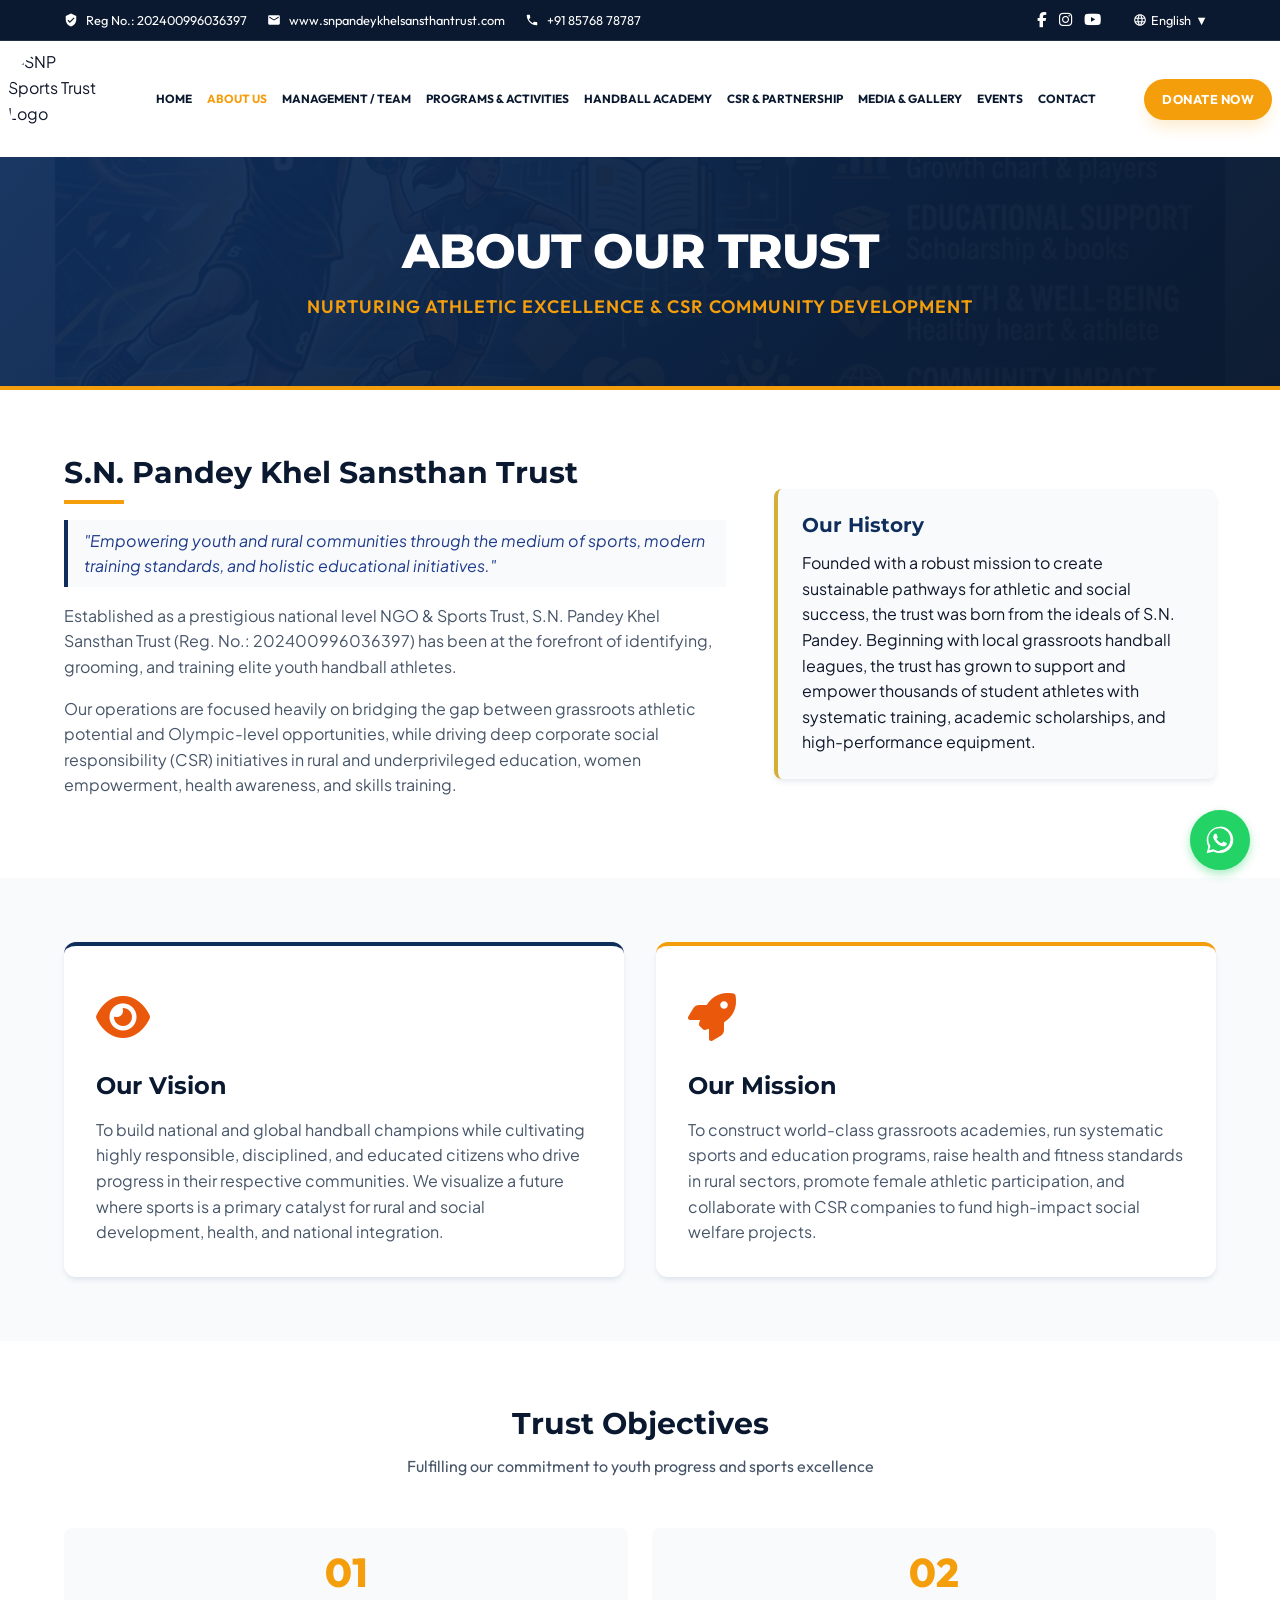
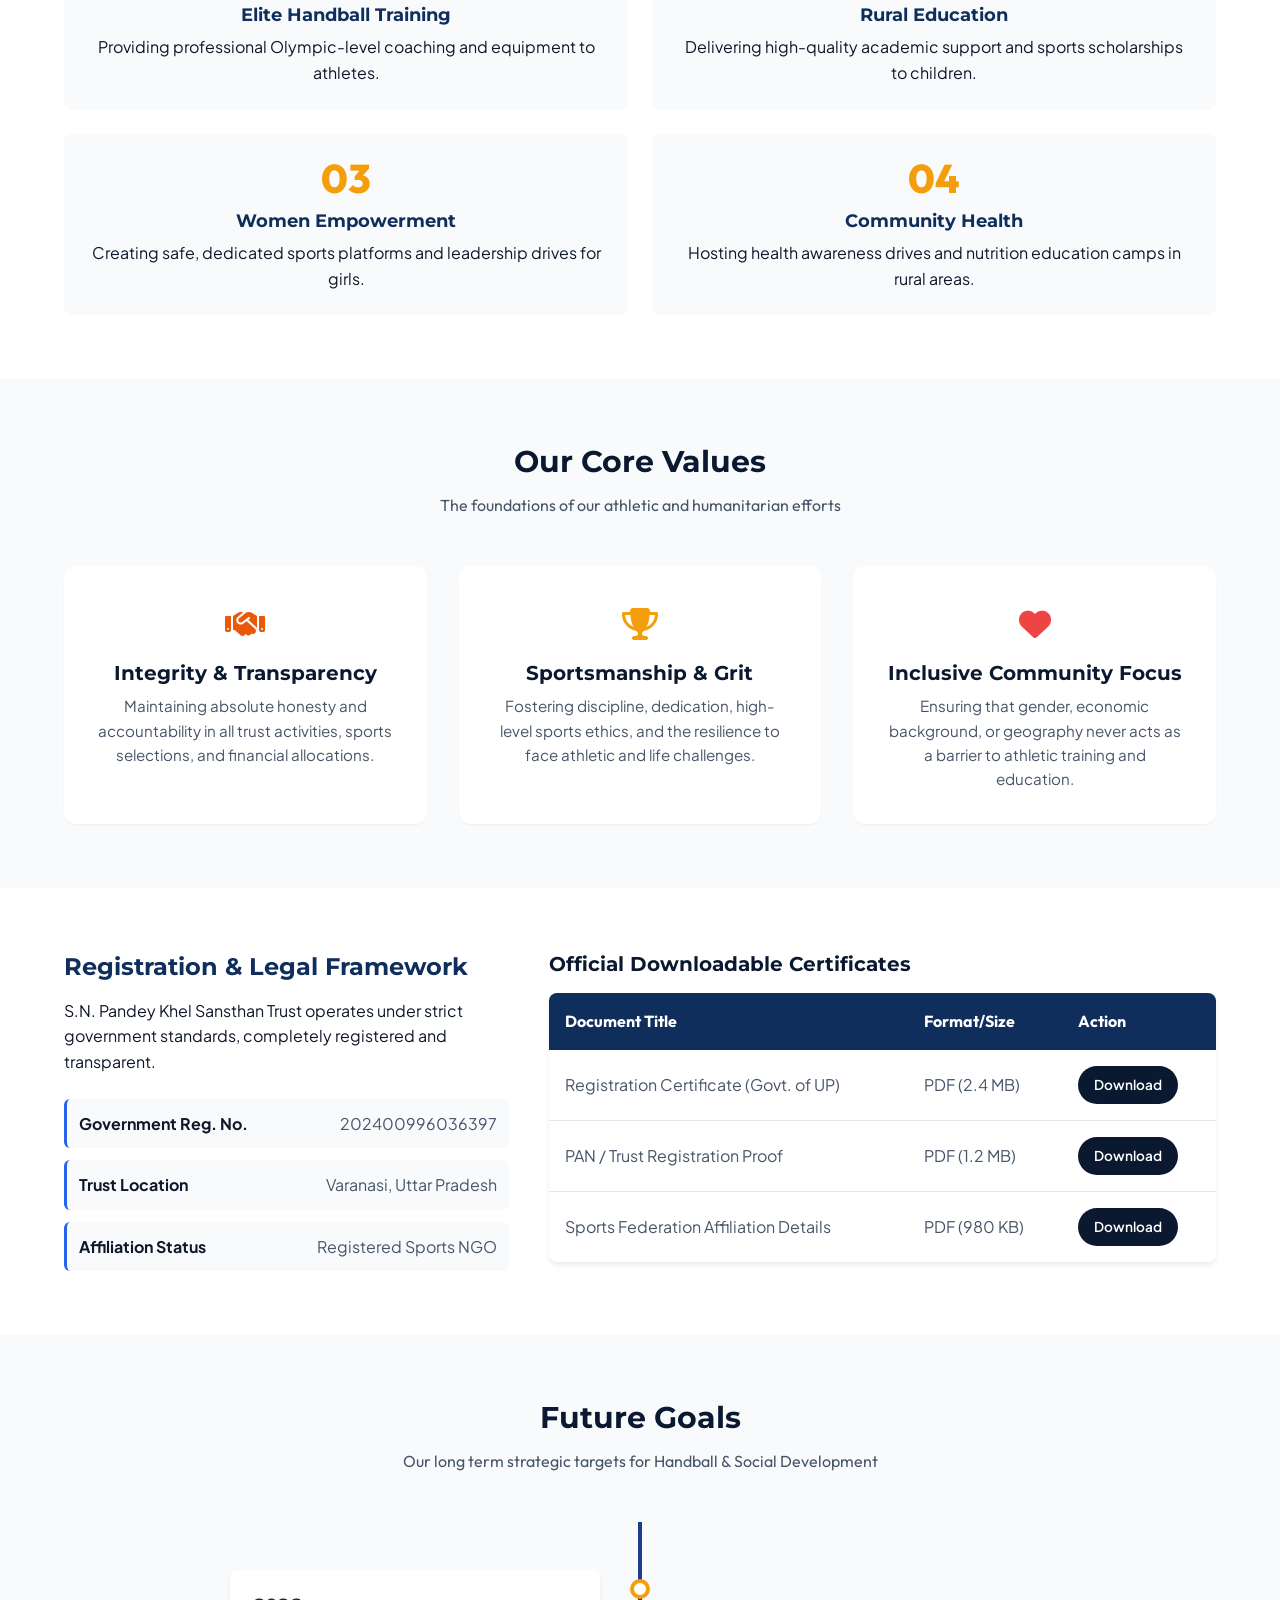
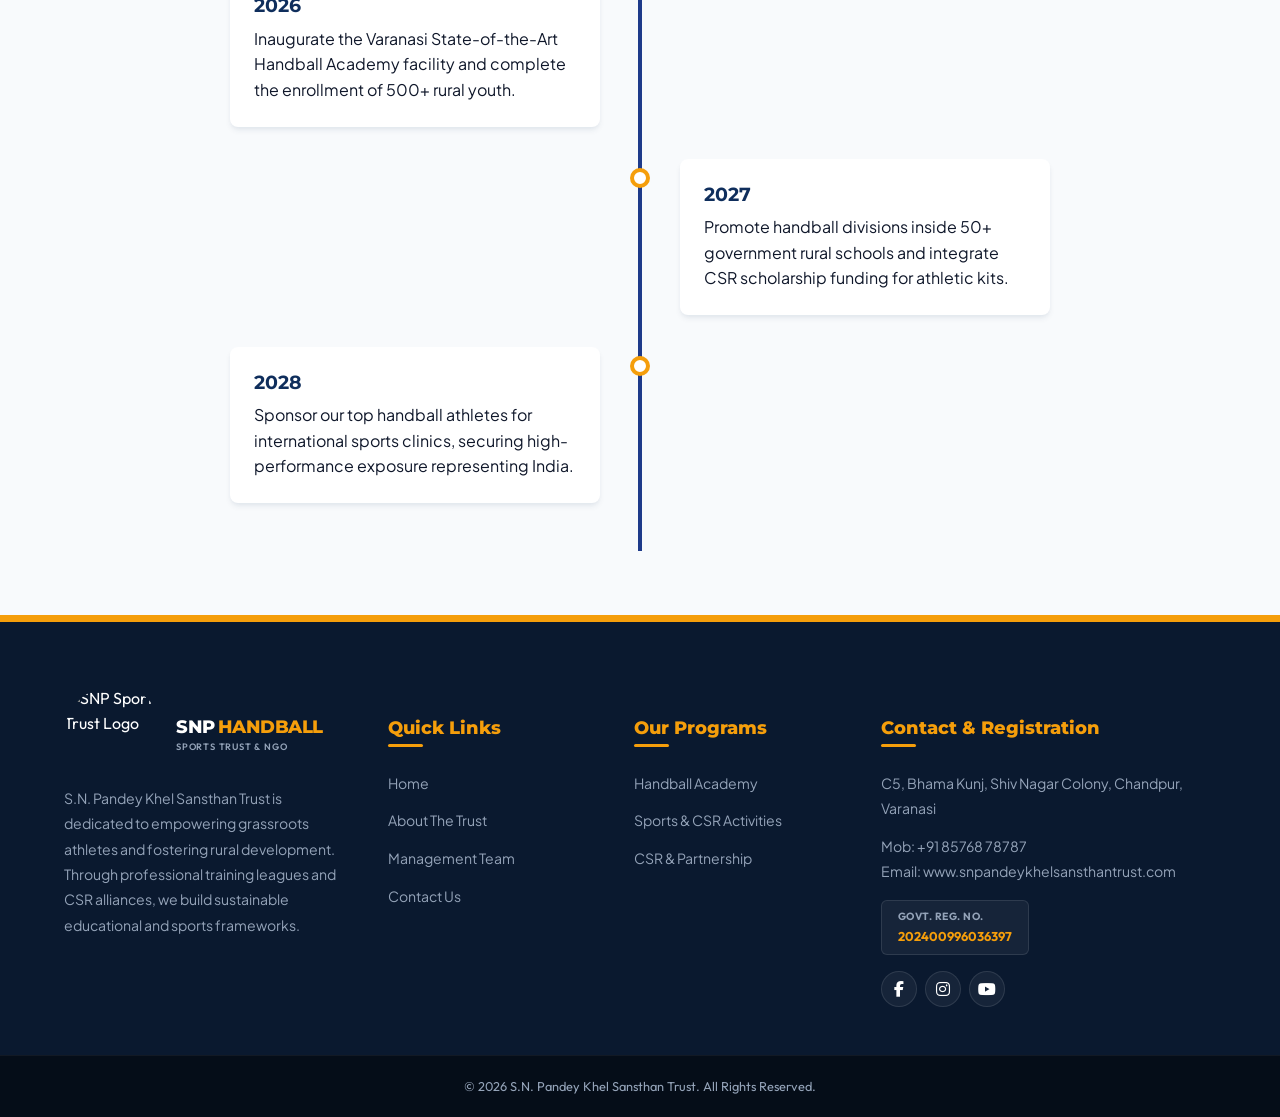
==== commit fa255397: "updated" ====
--- a/about.html
+++ b/about.html
@@ -12,6 +12,9 @@
     <link rel="preconnect" href="https://fonts.googleapis.com">
     <link rel="preconnect" href="https://fonts.gstatic.com" crossorigin>
 
+    <!-- Premium Font Awesome 6 Icons -->
+    <link rel="stylesheet" href="https://cdnjs.cloudflare.com/ajax/libs/font-awesome/6.4.0/css/all.min.css">
+
     <!-- Theme Stylesheets -->
     <link rel="stylesheet" href="assets/css/style.css">
     <link rel="stylesheet" href="assets/css/responsive.css">
@@ -27,6 +30,12 @@
     <div class="top-bar">
         <div class="top-bar-container">
             <div class="top-bar-info">
+                <span>
+                    <svg style="width: 14px; height: 14px; fill: currentColor;" viewBox="0 0 24 24">
+                        <path d="M12 1L3 5v6c0 5.55 3.84 10.74 9 12 5.16-1.26 9-6.45 9-12V5l-9-4zm-2 16l-4-4 1.41-1.41L10 14.17l6.59-6.59L18 9l-8 8z" />
+                    </svg>
+                    Reg No.: 202400996036397
+                </span>
                 <span>
                     <svg style="width: 14px; height: 14px; fill: currentColor;" viewBox="0 0 24 24">
                         <path
@@ -44,8 +53,12 @@
             </div>
 
             <div class="top-bar-actions">
-                <span style="font-family: var(--font-secondary); opacity: 0.85; margin-right: 10px;">Reg No.:
-                    202400996036397</span>
+                <div class="top-bar-socials">
+                    <a href="#" class="top-social-btn" aria-label="Facebook"><i class="fab fa-facebook-f"></i></a>
+                    <a href="#" class="top-social-btn" aria-label="Instagram"><i class="fab fa-instagram"></i></a>
+                    <!-- <a href="#" class="top-social-btn" aria-label="Twitter"><i class="fab fa-x-twitter"></i></a> -->
+                    <a href="#" class="top-social-btn" aria-label="YouTube"><i class="fab fa-youtube"></i></a>
+                </div>
                 <div class="lang-selector">
                     <button id="lang-switch-btn" class="lang-btn">
                         <svg style="width: 14px; height: 14px; fill: currentColor;" viewBox="0 0 24 24">
@@ -73,10 +86,10 @@
                 <a href="index.html">
                     <img src="assets/images/logo.png" alt="SNP Sports Trust Logo"
                         style="width: 50px; height: 50px; border-radius: 50%; object-fit: cover;">
-                    <div class="brand-text">
+                    <!-- <div class="brand-text">
                         <span class="brand-name">SNP <span>Handball</span></span>
                         <span class="brand-tagline">Sports Trust & NGO</span>
-                    </div>
+                    </div> -->
                 </a>
             </div>
 
@@ -185,7 +198,7 @@
                 <div class="vision-grid-desktop">
                     <!-- Vision Card -->
                     <div class="vision-card">
-                        <div class="card-icon">👁️</div>
+                        <div class="card-icon"><i class="fa-solid fa-eye" style="color: var(--color-accent-orange);"></i></div>
                         <h3>Our Vision</h3>
                         <p>
                             To build national and global handball champions while cultivating highly responsible,
@@ -197,7 +210,7 @@
 
                     <!-- Mission Card -->
                     <div class="vision-card mission">
-                        <div class="card-icon">🚀</div>
+                        <div class="card-icon"><i class="fa-solid fa-rocket" style="color: var(--color-accent-orange);"></i></div>
                         <h3>Our Mission</h3>
                         <p>
                             To construct world-class grassroots academies, run systematic sports and education programs,
@@ -283,19 +296,19 @@
                 </div>
                 <div class="values-grid">
                     <div class="value-card">
-                        <div style="font-size: 2rem;">🤝</div>
+                        <div style="font-size: 2rem; margin-bottom: 10px;"><i class="fa-solid fa-handshake" style="color: var(--color-accent-orange);"></i></div>
                         <h4>Integrity & Transparency</h4>
                         <p>Maintaining absolute honesty and accountability in all trust activities, sports selections,
                             and financial allocations.</p>
                     </div>
                     <div class="value-card">
-                        <div style="font-size: 2rem;">🏆</div>
+                        <div style="font-size: 2rem; margin-bottom: 10px;"><i class="fa-solid fa-trophy" style="color: var(--color-orange-gold);"></i></div>
                         <h4>Sportsmanship & Grit</h4>
                         <p>Fostering discipline, dedication, high-level sports ethics, and the resilience to face
                             athletic and life challenges.</p>
                     </div>
                     <div class="value-card">
-                        <div style="font-size: 2rem;">❤️</div>
+                        <div style="font-size: 2rem; margin-bottom: 10px;"><i class="fa-solid fa-heart" style="color: var(--color-danger);"></i></div>
                         <h4>Inclusive Community Focus</h4>
                         <p>Ensuring that gender, economic background, or geography never acts as a barrier to athletic
                             training and education.</p>
@@ -453,7 +466,7 @@
             <div class="logo-container">
                 <a href="index.html">
                     <img src="assets/images/logo.png" alt="SNP Sports Trust Logo"
-                        style="width: 250px; height: 250px; border-radius: 50%; object-fit: cover;">
+                        style="width: 70px; height: 70px; border-radius: 50%; object-fit: cover;">
                     <div class="brand-text">
                         <span class="brand-name">SNP <span>Handball</span></span>
                         <span class="brand-tagline">Sports Trust & NGO</span>
@@ -468,7 +481,7 @@
         </div>
 
         <!-- Quick Links -->
-        <div class="footer-col col-links">
+        <div class="footer-col col-links" style="margin-top: 25px;">
             <h4>Quick Links</h4>
             <ul>
                 <li><a href="index.html">Home</a></li>
@@ -479,7 +492,7 @@
         </div>
 
         <!-- Programs -->
-        <div class="footer-col col-programs">
+        <div class="footer-col col-programs" style="margin-top: 25px;">
             <h4>Our Programs</h4>
             <ul>
                 <li><a href="academy.html">Handball Academy</a></li>
@@ -489,7 +502,7 @@
         </div>
 
         <!-- Contact, Social & Registration details -->
-        <div class="footer-col col-contact-reg">
+        <div class="footer-col col-contact-reg" style="margin-top: 25px;">
             <h4>Contact & Registration</h4>
             <p class="footer-address">
                 C5, Bhama Kunj, Shiv Nagar Colony, Chandpur, Varanasi
@@ -505,10 +518,10 @@
             </div>
             <!-- Social Icons inside Footer -->
             <div class="footer-social-links">
-                <a href="#" class="footer-social-btn" aria-label="Facebook">📘</a>
-                <a href="#" class="footer-social-btn" aria-label="Instagram">📸</a>
-                <a href="#" class="footer-social-btn" aria-label="Twitter">🐦</a>
-                <a href="#" class="footer-social-btn" aria-label="YouTube">📺</a>
+                <a href="#" class="footer-social-btn" aria-label="Facebook"><i class="fab fa-facebook-f"></i></a>
+                <a href="#" class="footer-social-btn" aria-label="Instagram"><i class="fab fa-instagram"></i></a>
+                <!-- <a href="#" class="footer-social-btn" aria-label="Twitter"><i class="fab fa-x-twitter"></i></a> -->
+                <a href="#" class="footer-social-btn" aria-label="YouTube"><i class="fab fa-youtube"></i></a>
             </div>
         </div>
     </div>
--- a/assets/css/style.css
+++ b/assets/css/style.css
@@ -1,7 +1,3 @@
-/* ==========================================================================
-   THEME STYLING & DESIGN SYSTEM - SNP SPORTS TRUST & NGO
-   ========================================================================== */
-
 /* Google Fonts Import */
 @import url('https://fonts.googleapis.com/css2?family=Montserrat:ital,wght@0,300;0,400;0,500;0,600;0,700;0,800;1,400&family=Outfit:wght@300;400;500;600;700;800;900&family=Plus+Jakarta+Sans:ital,wght@0,300;0,400;0,500;0,600;0,700;0,800;1,400&display=swap');
 
@@ -10,24 +6,35 @@
     --color-white: #ffffff;
     --color-light-bg: #f8fafc;
     --color-light-gray: #e2e8f0;
-    
+
     /* Primary Colors (Dark Blue / Trust / Authority) */
-    --color-primary-dark: #0A192F;      /* Deep Navy - Trust & Authority */
-    --color-primary: #0F2E5C;           /* Rich Royal Navy - Core Brand Color */
-    --color-primary-light: #1E3A8A;     /* Bright Trust Blue */
-    --color-primary-accent: #2563EB;    /* CSR Professional Blue */
-    
+    --color-primary-dark: #0A192F;
+    /* Deep Navy - Trust & Authority */
+    --color-primary: #0F2E5C;
+    /* Rich Royal Navy - Core Brand Color */
+    --color-primary-light: #1E3A8A;
+    /* Bright Trust Blue */
+    --color-primary-accent: #2563EB;
+    /* CSR Professional Blue */
+
     /* Secondary & Accent Colors (Orange/Gold - Sports, Energy, Premium) */
-    --color-orange-gold: #F59E0B;       /* Warm Orange Gold - Energy & Sports */
-    --color-accent-gold: #D4AF37;       /* Metallic Gold - Trust & Premium Quality */
-    --color-accent-orange: #EA580C;     /* Vibrant Orange - Sports Action & CTA */
-    --color-whatsapp: #25D366;          /* Official WhatsApp Brand Color */
-    
+    --color-orange-gold: #F59E0B;
+    /* Warm Orange Gold - Energy & Sports */
+    --color-accent-gold: #D4AF37;
+    /* Metallic Gold - Trust & Premium Quality */
+    --color-accent-orange: #EA580C;
+    /* Vibrant Orange - Sports Action & CTA */
+    --color-whatsapp: #25D366;
+    /* Official WhatsApp Brand Color */
+
     /* Text Colors */
-    --color-text-dark: #0F172A;         /* Charcoal Black for high contrast body text */
-    --color-text-muted: #475569;        /* Cool Gray for secondary text */
-    --color-text-light: #94A3B8;        /* Light Gray for borders / disabled elements */
-    
+    --color-text-dark: #0F172A;
+    /* Charcoal Black for high contrast body text */
+    --color-text-muted: #475569;
+    /* Cool Gray for secondary text */
+    --color-text-light: #94A3B8;
+    /* Light Gray for borders / disabled elements */
+
     /* State/Feedback Colors */
     --color-success: #10B981;
     --color-warning: #F59E0B;
@@ -35,20 +42,32 @@
     --color-info: #06B6D4;
 
     /* Font Families */
-    --font-primary: 'Plus Jakarta Sans', sans-serif;  /* Main Body text font - clean & highly readable */
-    --font-secondary: 'Outfit', sans-serif;          /* Secondary font - sleek and modern */
-    --font-headings: 'Montserrat', sans-serif;       /* Bold Headings font - strong, athletic, and authoritative */
+    --font-primary: 'Plus Jakarta Sans', sans-serif;
+    /* Main Body text font - clean & highly readable */
+    --font-secondary: 'Outfit', sans-serif;
+    /* Secondary font - sleek and modern */
+    --font-headings: 'Montserrat', sans-serif;
+    /* Bold Headings font - strong, athletic, and authoritative */
 
     /* Typography Scale */
-    --font-size-xs: 0.75rem;     /* 12px */
-    --font-size-sm: 0.875rem;    /* 14px */
-    --font-size-base: 1rem;      /* 16px */
-    --font-size-lg: 1.125rem;    /* 18px */
-    --font-size-xl: 1.25rem;     /* 20px */
-    --font-size-2xl: 1.5rem;     /* 24px */
-    --font-size-3xl: 1.875rem;   /* 30px */
-    --font-size-4xl: 2.25rem;    /* 36px */
-    --font-size-5xl: 3rem;       /* 48px */
+    --font-size-xs: 0.75rem;
+    /* 12px */
+    --font-size-sm: 0.875rem;
+    /* 14px */
+    --font-size-base: 1rem;
+    /* 16px */
+    --font-size-lg: 1.125rem;
+    /* 18px */
+    --font-size-xl: 1.25rem;
+    /* 20px */
+    --font-size-2xl: 1.5rem;
+    /* 24px */
+    --font-size-3xl: 1.875rem;
+    /* 30px */
+    --font-size-4xl: 2.25rem;
+    /* 36px */
+    --font-size-5xl: 3rem;
+    /* 48px */
 
     /* Spacing System */
     --spacing-1: 0.25rem;
@@ -86,7 +105,9 @@
 /* ==========================================================================
    BASE & RESET STYLING
    ========================================================================== */
-*, *::before, *::after {
+*,
+*::before,
+*::after {
     box-sizing: border-box;
     margin: 0;
     padding: 0;
@@ -107,7 +128,12 @@
     overflow-x: hidden;
 }
 
-h1, h2, h3, h4, h5, h6 {
+h1,
+h2,
+h3,
+h4,
+h5,
+h6 {
     font-family: var(--font-headings);
     font-weight: 700;
     color: var(--color-primary-dark);
@@ -120,7 +146,8 @@
     transition: var(--transition-normal);
 }
 
-ul, ol {
+ul,
+ol {
     list-style: none;
 }
 
@@ -147,7 +174,8 @@
 
 .top-bar.hidden {
     transform: translateY(-100%);
-    margin-top: -35px; /* Matches average height to collapse space smoothly */
+    margin-top: -35px;
+    /* Matches average height to collapse space smoothly */
 }
 
 .top-bar-container {
@@ -174,6 +202,24 @@
     display: flex;
     align-items: center;
     gap: var(--spacing-6);
+}
+
+.top-bar-socials {
+    display: flex;
+    gap: var(--spacing-3);
+    align-items: center;
+}
+
+.top-social-btn {
+    font-size: 0.95rem;
+    transition: transform var(--transition-fast);
+    display: inline-block;
+    color: var(--color-white);
+}
+
+.top-social-btn:hover {
+    transform: scale(1.15);
+    color: var(--color-orange-gold);
 }
 
 /* Multi-language Selector Dropdown */
@@ -213,7 +259,7 @@
     padding: var(--spacing-2) 0;
     margin-top: var(--spacing-2);
     z-index: 1002;
-    animation: slideDownFade 0.2s cubic-bezier(0.4, 0, 0.2, 1);
+    /* animation: slideDownFade 0.2s cubic-bezier(0.4, 0, 0.2, 1); */
 }
 
 .lang-dropdown.show {
@@ -232,12 +278,12 @@
 }
 
 /* ==========================================================================
-   NAVIGATION & HEADER (Sticky & Mega Menu)
+    NAVIGATION & HEADER (Sticky & Mega Menu)
    ========================================================================== */
 #main-header {
     background-color: var(--color-white);
-    position: sticky;
-    top: 0;
+    /* position: sticky;
+    top: 0; */
     left: 0;
     width: 100%;
     z-index: 1000;
@@ -250,6 +296,8 @@
     background-color: rgba(255, 255, 255, 0.95);
     backdrop-filter: blur(10px);
     -webkit-backdrop-filter: blur(10px);
+    position: fixed;
+    top: 0;
 }
 
 .header-container {
@@ -269,27 +317,33 @@
 /* Widescreen Compact Inline Spacing Overrides to fit all 10 flat items on a single line */
 @media screen and (min-width: 1201px) and (max-width: 1400px) {
     .header-container {
-        padding: var(--spacing-4) var(--spacing-4) !important;
-    }
+        padding: var(--spacing-2) var(--spacing-2) !important;
+    }
+
     .logo-container img {
         width: 100px !important;
         height: 100px !important;
     }
+
     .brand-name {
         font-size: 1.15rem !important;
     }
+
     .brand-tagline {
         font-size: 0.58rem !important;
         letter-spacing: 0.8px !important;
     }
+
     .nav-menu {
         gap: 7px !important;
     }
+
     .nav-link {
         font-size: 0.74rem !important;
         padding: var(--spacing-1) var(--spacing-1) !important;
         gap: 2px !important;
     }
+
     .btn-donate {
         font-size: 0.8rem !important;
         padding: var(--spacing-2) var(--spacing-4) !important;
@@ -427,7 +481,8 @@
    MEGA MENU STYLING (Programs, Activities, Academies & Partners)
    ========================================================================== */
 .mega-dropdown {
-    position: static; /* Required for full-width relative positioning */
+    position: static;
+    /* Required for full-width relative positioning */
 }
 
 .mega-menu {
@@ -1085,7 +1140,7 @@
     font-size: 3.25rem;
     font-weight: 900;
     color: var(--color-orange-gold);
-    text-shadow: 0 2px 5px rgba(0,0,0,0.3);
+    text-shadow: 0 2px 5px rgba(0, 0, 0, 0.3);
 }
 
 .counter-label {
@@ -1432,7 +1487,7 @@
     bottom: 0;
     left: 0;
     width: 100%;
-    background: linear-gradient(to top, rgba(10,25,47,0.95) 0%, rgba(10,25,47,0.3) 100%);
+    background: linear-gradient(to top, rgba(10, 25, 47, 0.95) 0%, rgba(10, 25, 47, 0.3) 100%);
     padding: var(--spacing-6) var(--spacing-4) var(--spacing-4);
     color: var(--color-white);
     display: flex;
@@ -1488,7 +1543,7 @@
     font-family: var(--font-headings);
     font-size: 5rem;
     font-weight: 900;
-    color: rgba(245,158,11,0.15);
+    color: rgba(245, 158, 11, 0.15);
     line-height: 0.2;
     display: block;
     height: 35px;
@@ -1563,7 +1618,7 @@
     padding: var(--spacing-4) 0;
 }
 
-.partners-marquee-container::before, 
+.partners-marquee-container::before,
 .partners-marquee-container::after {
     content: '';
     position: absolute;
@@ -1726,18 +1781,18 @@
     line-height: 1;
     width: 42px;
     height: 42px;
-    background: rgba(255,255,255,0.06);
+    background: rgba(255, 255, 255, 0.06);
     display: flex;
     justify-content: center;
     align-items: center;
     border-radius: 50%;
     color: var(--color-orange-gold);
-    border: 1px solid rgba(255,255,255,0.15);
+    border: 1px solid rgba(255, 255, 255, 0.15);
 }
 
 .detail-txt {
     font-size: 0.95rem;
-    color: rgba(255,255,255,0.9);
+    color: rgba(255, 255, 255, 0.9);
     line-height: 1.5;
 }
 
@@ -1749,15 +1804,16 @@
 .social-icon-btn {
     width: 44px;
     height: 44px;
-    background: rgba(255,255,255,0.06);
+    background: rgba(255, 255, 255, 0.06);
     display: flex;
     justify-content: center;
     align-items: center;
     border-radius: 50%;
     font-size: 1.25rem;
-    border: 1px solid rgba(255,255,255,0.15);
+    border: 1px solid rgba(255, 255, 255, 0.15);
     transition: all var(--transition-normal);
     cursor: pointer;
+    color: var(--color-white);
 }
 
 .social-icon-btn:hover {
@@ -1765,22 +1821,27 @@
     color: var(--color-white);
     border-color: var(--color-orange-gold);
     transform: translateY(-3px) scale(1.05);
-    box-shadow: 0 4px 15px rgba(245,158,11,0.35);
+    box-shadow: 0 4px 15px rgba(245, 158, 11, 0.35);
 }
 
 .map-iframe-container {
     border-radius: var(--radius-xl);
     overflow: hidden;
     box-shadow: var(--shadow-xl);
-    border: 4px solid rgba(255,255,255,0.1);
+    border: 4px solid rgba(255, 255, 255, 0.1);
 }
 
 /* ==========================================================================
    ANIMATIONS & KEYFRAMES
    ========================================================================== */
 @keyframes marquee {
-    from { transform: translateX(0); }
-    to { transform: translateX(-50%); }
+    from {
+        transform: translateX(0);
+    }
+
+    to {
+        transform: translateX(-50%);
+    }
 }
 
 @keyframes slideDownFade {
@@ -1788,6 +1849,7 @@
         opacity: 0;
         transform: translate(-50%, 15px);
     }
+
     to {
         opacity: 1;
         transform: translate(-50%, 0);
@@ -1799,6 +1861,7 @@
         opacity: 0;
         transform: translateY(20px);
     }
+
     to {
         opacity: 1;
         transform: translateY(0);
@@ -1806,9 +1869,12 @@
 }
 
 @keyframes bounceFloat {
-    0%, 100% {
+
+    0%,
+    100% {
         transform: translateY(0);
     }
+
     50% {
         transform: translateY(-8px);
     }
@@ -1819,6 +1885,7 @@
         transform: scale(1);
         opacity: 0.4;
     }
+
     100% {
         transform: scale(1.6);
         opacity: 0;
@@ -1841,6 +1908,7 @@
         display: none !important;
     }
 }
+
 @media screen and (min-width: 769px) {
     .only-mobile {
         display: none !important;
@@ -1858,6 +1926,21 @@
     border-top: 4px solid var(--color-orange-gold);
 }
 
+#main-footer .logo-container a {
+    display: flex;
+    align-items: center;
+    gap: var(--spacing-3);
+}
+
+#main-footer .brand-name {
+    color: #ffffff !important;
+}
+
+#main-footer .brand-tagline {
+    color: var(--color-text-light) !important;
+}
+
+
 .footer-container-grid {
     display: grid;
     grid-template-columns: 1.1fr 0.8fr 0.8fr 1.3fr;
@@ -1870,6 +1953,7 @@
     font-size: 1.15rem;
     font-weight: 800;
     color: var(--color-orange-gold);
+    margin-top: 5px;
     margin-bottom: var(--spacing-6);
     position: relative;
     padding-bottom: var(--spacing-2);
@@ -1954,15 +2038,16 @@
 .footer-social-btn {
     width: 36px;
     height: 36px;
-    background: rgba(255,255,255,0.05);
+    background: rgba(255, 255, 255, 0.05);
     display: flex;
     justify-content: center;
     align-items: center;
     border-radius: 50%;
     font-size: 1rem;
-    border: 1px solid rgba(255,255,255,0.1);
+    border: 1px solid rgba(255, 255, 255, 0.1);
     transition: all var(--transition-normal);
     cursor: pointer;
+    color: var(--color-white);
 }
 
 .footer-social-btn:hover {
@@ -1999,8 +2084,8 @@
         grid-template-columns: 1fr;
         gap: var(--spacing-6);
     }
+
     #main-footer {
         padding-top: var(--spacing-10);
     }
-}
-
+}
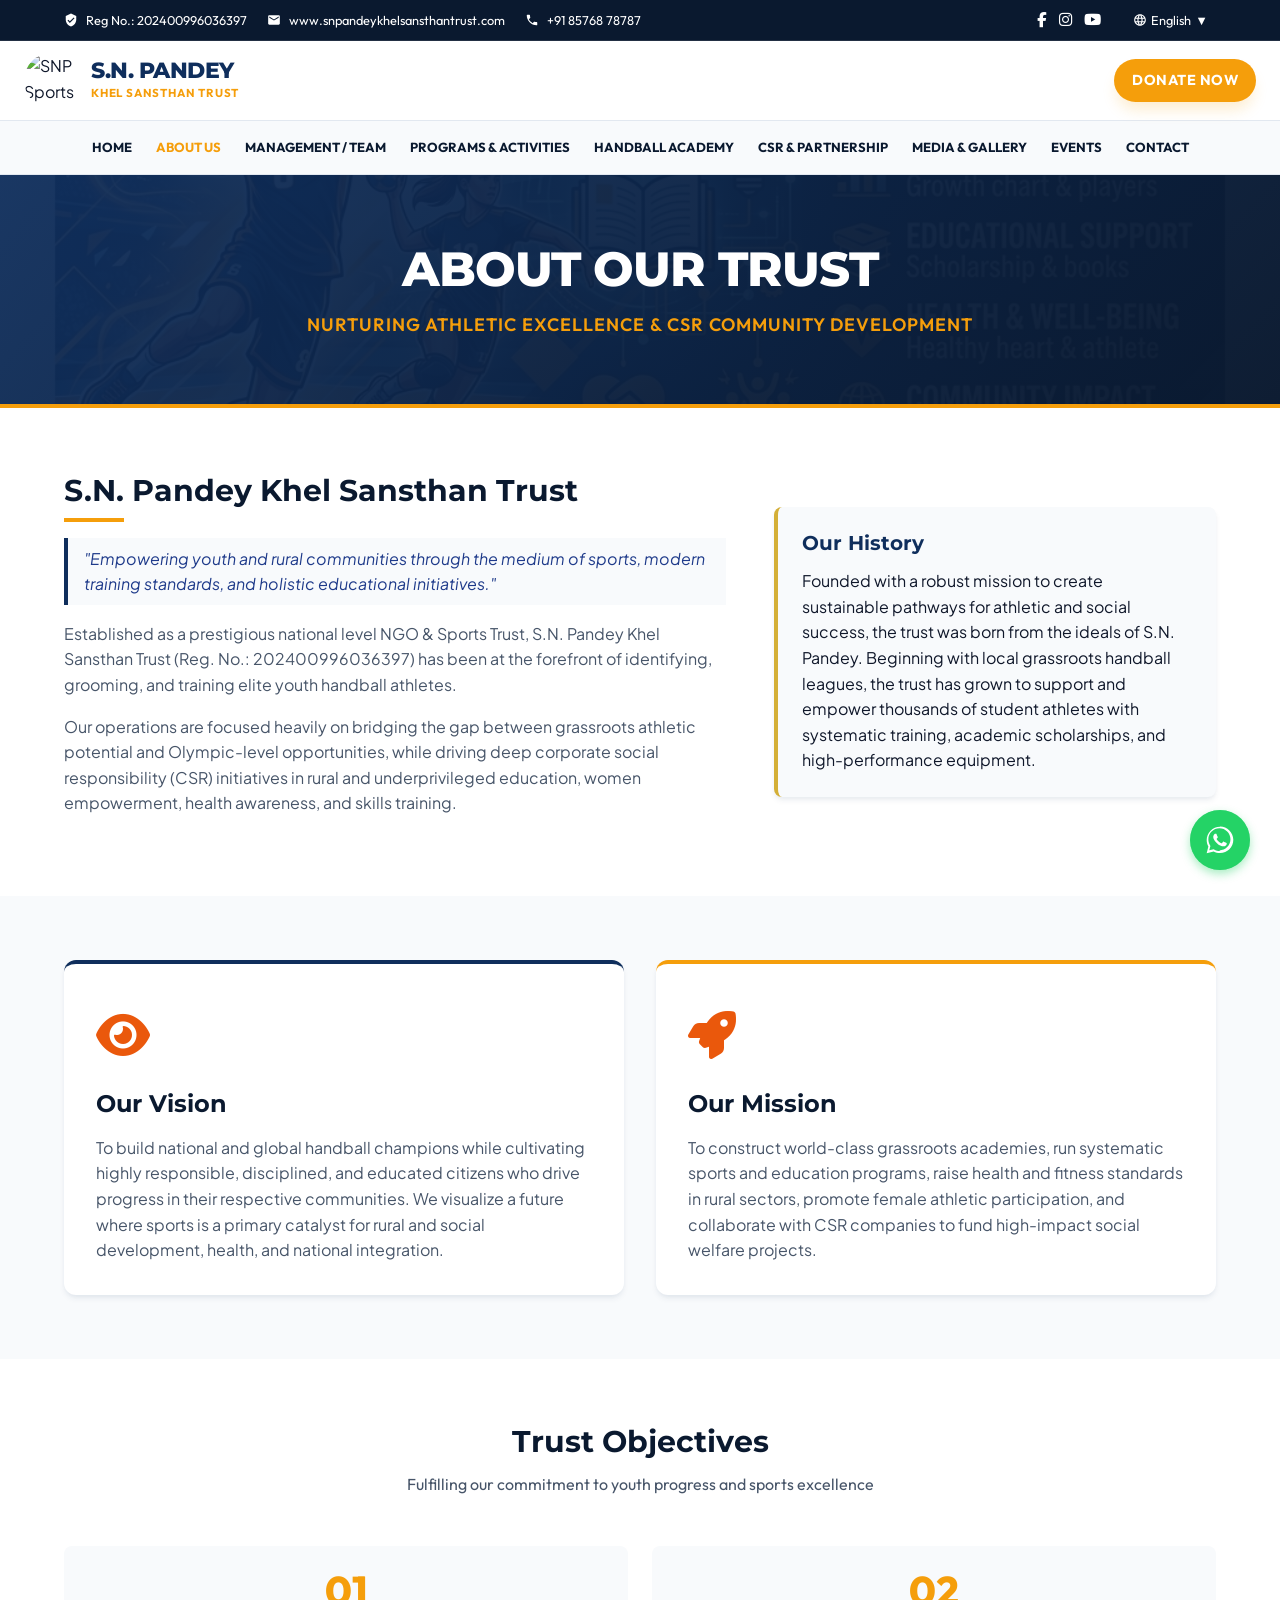
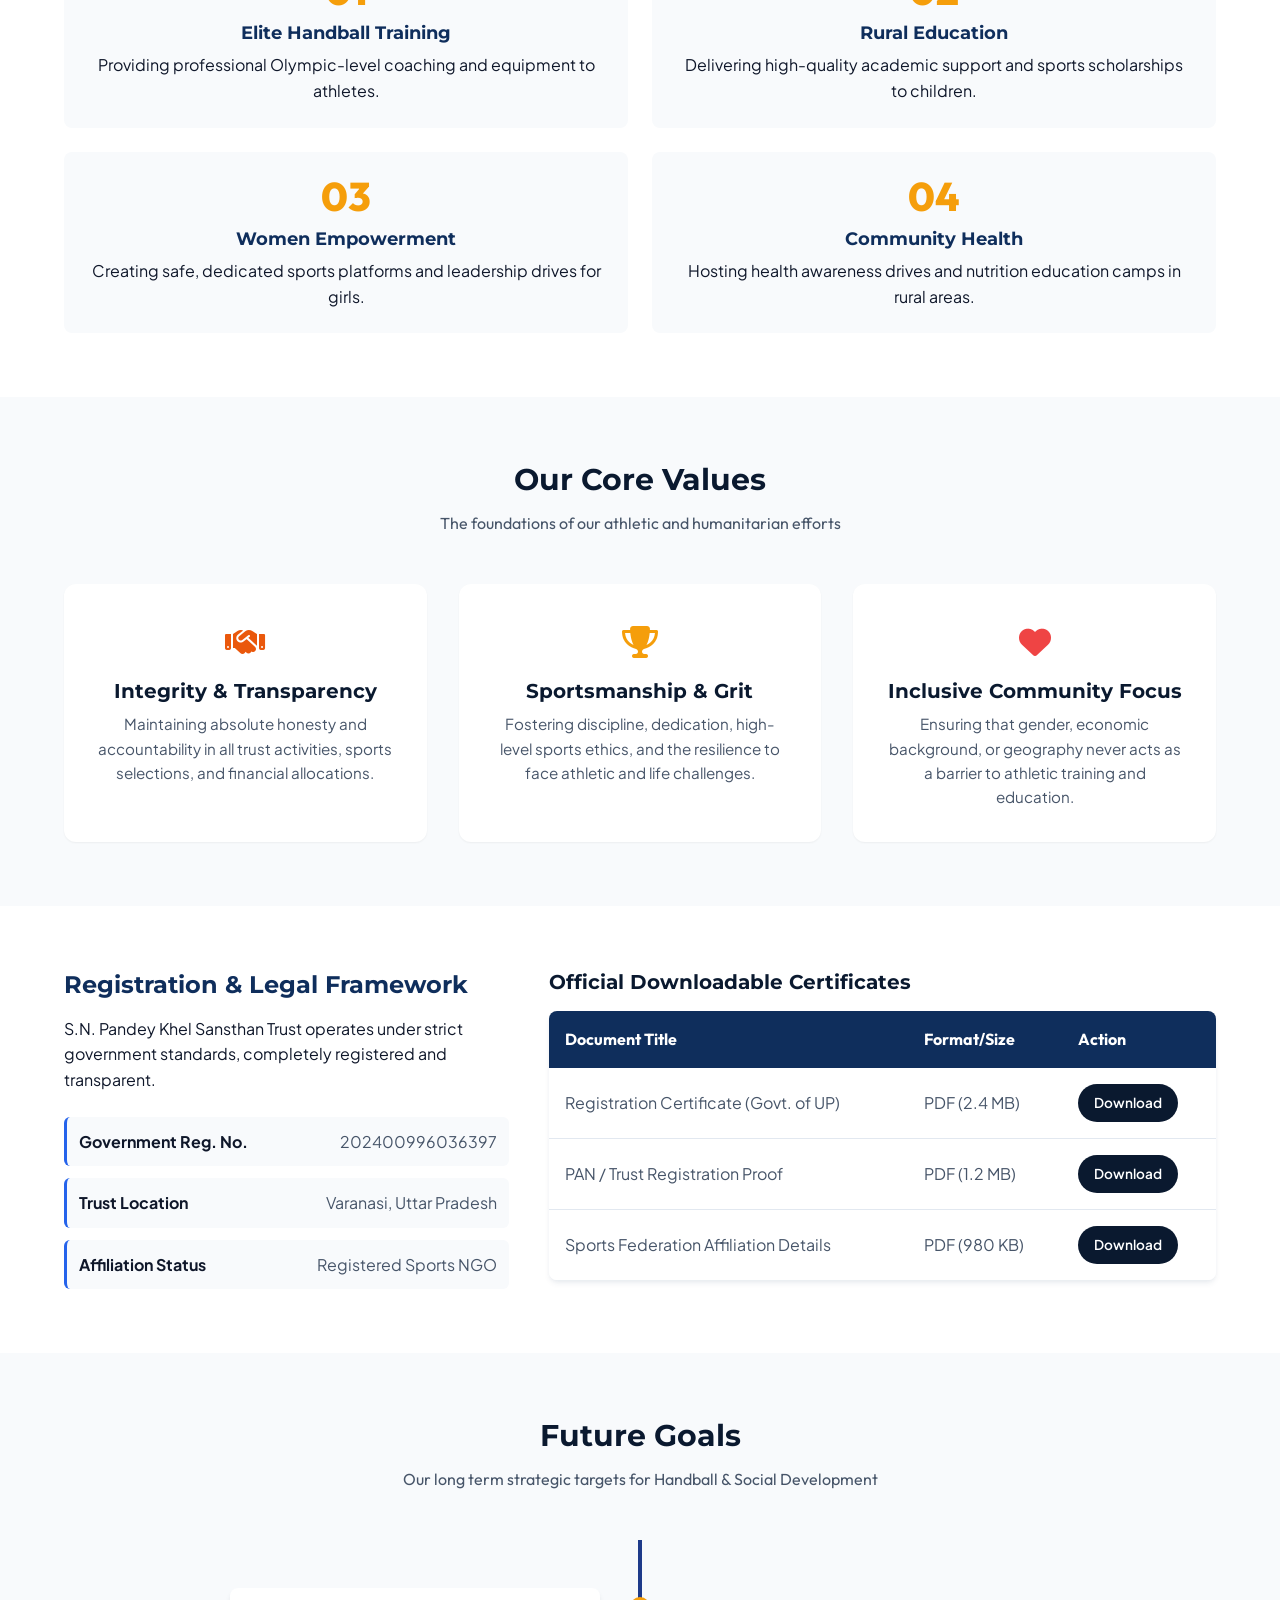
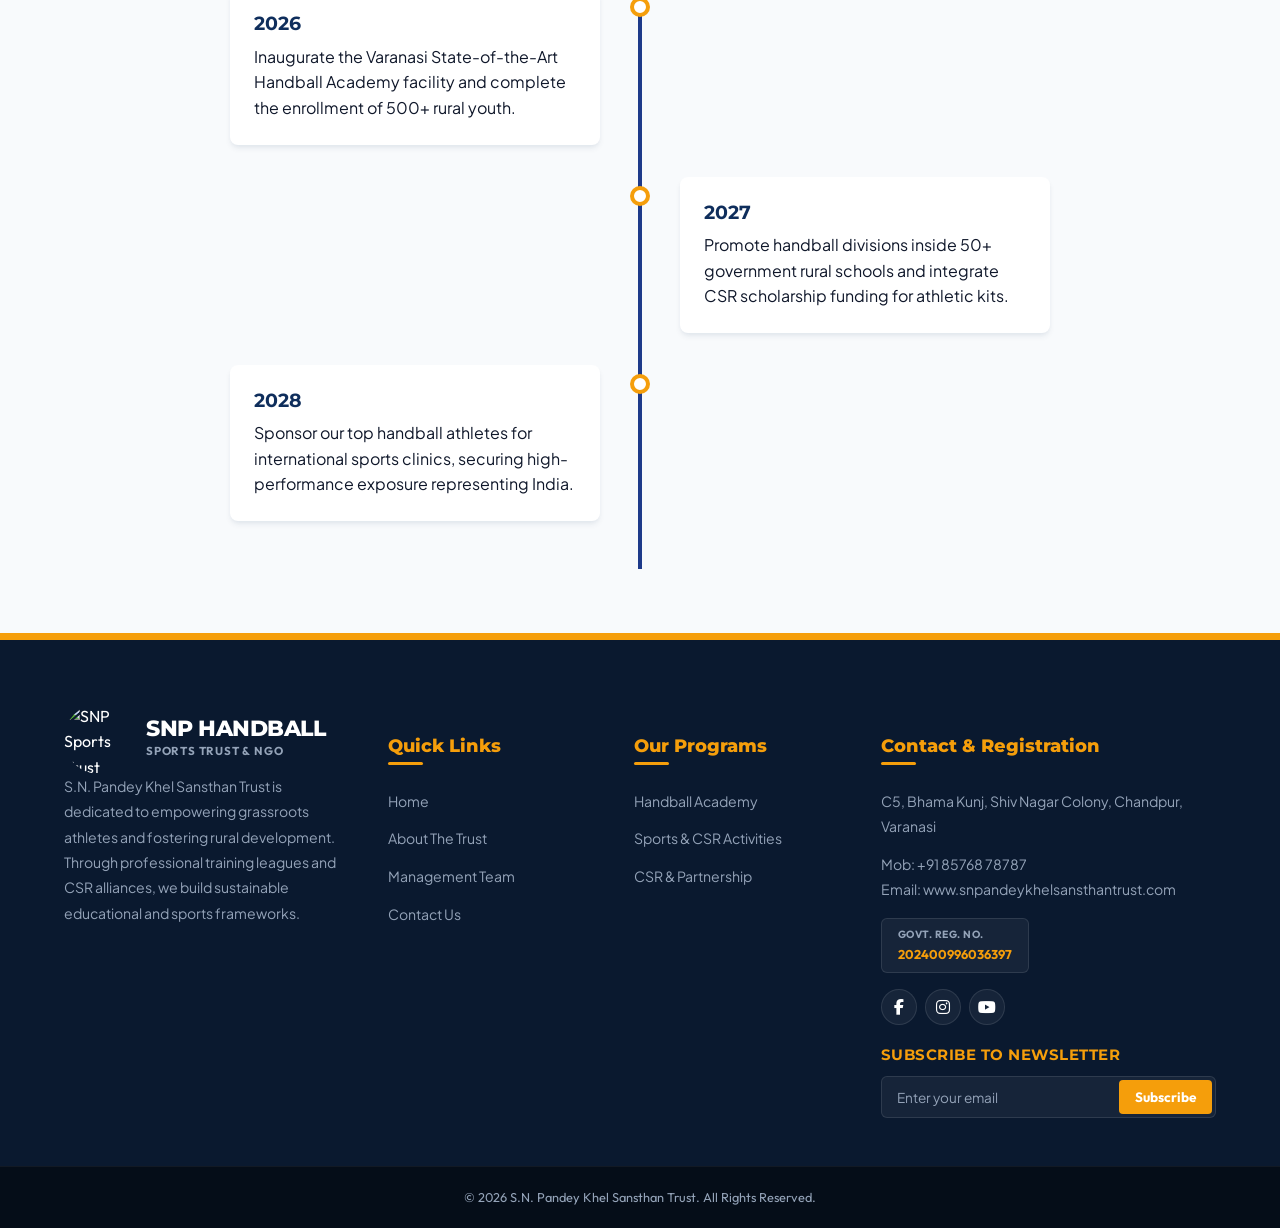
==== commit a6ebef5d: "updated" ====
--- a/about.html
+++ b/about.html
@@ -1,29 +1,28 @@
-<!DOCTYPE html>
+<!doctype html>
 <html lang="en">
 
 <head>
-    <meta charset="UTF-8">
-    <meta name="viewport" content="width=device-width, initial-scale=1.0">
+    <meta charset="UTF-8" />
+    <meta name="viewport" content="width=device-width, initial-scale=1.0" />
     <meta name="description"
-        content="Learn about S.N. Pandey Khel Sansthan Trust - Our vision, mission, legal registration details (Reg. No.: 202400996036397), and our dedication to sports and education.">
+        content="Learn about S.N. Pandey Khel Sansthan Trust - Our vision, mission, legal registration details (Reg. No.: 202400996036397), and our dedication to sports and education." />
     <title>About Us | S.N. Pandey Khel Sansthan Trust</title>
 
     <!-- Premium Google Fonts -->
-    <link rel="preconnect" href="https://fonts.googleapis.com">
-    <link rel="preconnect" href="https://fonts.gstatic.com" crossorigin>
+    <link rel="preconnect" href="https://fonts.googleapis.com" />
+    <link rel="preconnect" href="https://fonts.gstatic.com" crossorigin />
 
     <!-- Premium Font Awesome 6 Icons -->
-    <link rel="stylesheet" href="https://cdnjs.cloudflare.com/ajax/libs/font-awesome/6.4.0/css/all.min.css">
+    <link rel="stylesheet" href="https://cdnjs.cloudflare.com/ajax/libs/font-awesome/6.4.0/css/all.min.css" />
 
     <!-- Theme Stylesheets -->
-    <link rel="stylesheet" href="assets/css/style.css">
-    <link rel="stylesheet" href="assets/css/responsive.css">
+    <link rel="stylesheet" href="assets/css/style.css" />
+    <link rel="stylesheet" href="assets/css/responsive.css" />
     <!-- Page Specific Stylesheet -->
-    <link rel="stylesheet" href="assets/css/about.css">
+    <link rel="stylesheet" href="assets/css/about.css" />
 </head>
 
 <body>
-
     <!-- ==========================================
          SECTION: TOP INFO BAR
          ========================================== -->
@@ -31,20 +30,21 @@
         <div class="top-bar-container">
             <div class="top-bar-info">
                 <span>
-                    <svg style="width: 14px; height: 14px; fill: currentColor;" viewBox="0 0 24 24">
-                        <path d="M12 1L3 5v6c0 5.55 3.84 10.74 9 12 5.16-1.26 9-6.45 9-12V5l-9-4zm-2 16l-4-4 1.41-1.41L10 14.17l6.59-6.59L18 9l-8 8z" />
+                    <svg style="width: 14px; height: 14px; fill: currentColor" viewBox="0 0 24 24">
+                        <path
+                            d="M12 1L3 5v6c0 5.55 3.84 10.74 9 12 5.16-1.26 9-6.45 9-12V5l-9-4zm-2 16l-4-4 1.41-1.41L10 14.17l6.59-6.59L18 9l-8 8z" />
                     </svg>
                     Reg No.: 202400996036397
                 </span>
                 <span>
-                    <svg style="width: 14px; height: 14px; fill: currentColor;" viewBox="0 0 24 24">
+                    <svg style="width: 14px; height: 14px; fill: currentColor" viewBox="0 0 24 24">
                         <path
                             d="M20 4H4c-1.1 0-1.99.9-1.99 2L2 18c0 1.1.9 2 2 2h16c1.1 0 2-.9 2-2V6c0-1.1-.9-2-2-2zm0 4l-8 5-8-5V6l8 5 8-5v2z" />
                     </svg>
                     www.snpandeykhelsansthantrust.com
                 </span>
                 <span>
-                    <svg style="width: 14px; height: 14px; fill: currentColor;" viewBox="0 0 24 24">
+                    <svg style="width: 14px; height: 14px; fill: currentColor" viewBox="0 0 24 24">
                         <path
                             d="M6.62 10.79c1.44 2.83 3.76 5.14 6.59 6.59l2.2-2.2c.27-.27.67-.36 1.02-.24 1.12.37 2.33.57 3.57.57.55 0 1 .45 1 1V20c0 .55-.45 1-1 1-9.39 0-17-7.61-17-17 0-.55.45-1 1-1h3.5c.55 0 1 .45 1 1 0 1.25.2 2.45.57 3.57.11.35.03.74-.25 1.02l-2.2 2.2z" />
                     </svg>
@@ -61,7 +61,7 @@
                 </div>
                 <div class="lang-selector">
                     <button id="lang-switch-btn" class="lang-btn">
-                        <svg style="width: 14px; height: 14px; fill: currentColor;" viewBox="0 0 24 24">
+                        <svg style="width: 14px; height: 14px; fill: currentColor" viewBox="0 0 24 24">
                             <path
                                 d="M11.99 2C6.47 2 2 6.48 2 12s4.47 10 9.99 10C17.52 22 22 17.52 22 12S17.52 2 11.99 2zm6.93 6h-2.95c-.32-1.25-.78-2.45-1.38-3.56 1.84.63 3.37 1.91 4.33 3.56zM12 4.04c.83 1.2 1.48 2.53 1.91 3.96h-3.82c.43-1.43 1.08-2.76 1.91-3.96zM4.26 14C4.1 13.36 4 12.69 4 12s.1-1.36.26-2h3.38c-.08.66-.14 1.33-.14 2 0 .67.06 1.34.14 2H4.26zm.82 2h2.95c.32 1.25.78 2.45 1.38 3.56-1.84-.63-3.37-1.9-4.33-3.56zm2.95-8H5.08c.96-1.66 2.49-2.93 4.33-3.56-.6 1.11-1.06 2.31-1.38 3.56zM12 19.96c-.83-1.2-1.48-2.53-1.91-3.96h3.82c-.43 1.43-1.08 2.76-1.91 3.96zM14.34 14H9.66c-.09-.66-.16-1.34-.16-2 0-.66.07-1.34.16-2h4.68c.09.66.16 1.34.16 2 0 .66-.07 1.34-.16 2zm.25 5.56c.6-1.11 1.06-2.31 1.38-3.56h2.95c-.96 1.65-2.49 2.93-4.33 3.56zM16.36 14c.08-.66.14-1.33.14-2 0-.67-.06-1.34-.14-2h3.38c.16.64.26 1.31.26 2s-.1 1.36-.26 2h-3.38z" />
                         </svg>
@@ -81,68 +81,79 @@
          SECTION: HEADER & NAVIGATION (Mega Menu & Sticky)
          ========================================== -->
     <header id="main-header">
-        <div class="header-container">
-            <div class="logo-container">
-                <a href="index.html">
-                    <img src="assets/images/logo.png" alt="SNP Sports Trust Logo"
-                        style="width: 50px; height: 50px; border-radius: 50%; object-fit: cover;">
-                    <!-- <div class="brand-text">
-                        <span class="brand-name">SNP <span>Handball</span></span>
-                        <span class="brand-tagline">Sports Trust & NGO</span>
-                    </div> -->
-                </a>
-            </div>
-
-            <button id="mobile-menu-toggle" class="mobile-toggle" aria-label="Toggle Menu">
-                <span></span>
-                <span></span>
-                <span></span>
-            </button>
-
-            <nav id="main-nav-menu" class="nav-menu">
-                <div class="nav-item">
-                    <a href="index.html" class="nav-link">Home</a>
-                </div>
-                <div class="nav-item">
-                    <a href="about.html" class="nav-link" style="color: var(--color-orange-gold);">About Us</a>
-                </div>
-                <div class="nav-item">
-                    <a href="team.html" class="nav-link">Management / Team</a>
-                </div>
-                <div class="nav-item">
-                    <a href="programs.html" class="nav-link">Programs & Activities</a>
-                </div>
-                <div class="nav-item">
-                    <a href="academy.html" class="nav-link">Handball Academy</a>
-                </div>
-                <div class="nav-item">
-                    <a href="csr.html" class="nav-link">CSR & Partnership</a>
-                </div>
-                <div class="nav-item">
-                    <a href="gallery.html" class="nav-link">Media & Gallery</a>
-                </div>
-                <!-- <div class="nav-item">
-                    <a href="donation.html" class="nav-link">Donation</a>
-                </div> -->
-                <div class="nav-item">
-                    <a href="events.html" class="nav-link">Events</a>
-                </div>
-                <div class="nav-item">
-                    <a href="contact.html" class="nav-link">Contact</a>
-                </div>
-            </nav>
-
-            <div class="header-actions">
-                <a href="donation.html" class="btn-donate">Donate Now</a>
+        <!-- Top Row: Logo, Brand Text & Donate CTA -->
+        <div class="header-top-row">
+            <div class="header-container">
+                <!-- Brand Logo & Name -->
+                <div class="logo-container">
+                    <a href="index.html">
+                        <img src="assets/images/logo.png" alt="SNP Sports Trust Logo"
+                            style="width: 55px; height: 55px; border-radius: 50%; object-fit: cover;">
+                        <div class="brand-text">
+                            <span class="brand-name">S.N. Pandey</span>
+                            <span class="brand-tagline">Khel Sansthan Trust</span>
+                        </div>
+                    </a>
+                </div>
+
+                <!-- Hamburger toggle for mobile menu -->
+                <button id="mobile-menu-toggle" class="mobile-toggle" aria-label="Toggle Menu">
+                    <span></span>
+                    <span></span>
+                    <span></span>
+                </button>
+
+                <!-- Desktop CTA Button -->
+                <div class="header-actions desktop-only">
+                    <a href="donation.html" class="btn-donate">Donate Now</a>
+                </div>
+            </div>
+        </div>
+
+        <!-- Bottom Row: Thin Menu Bar -->
+        <div class="header-bottom-row">
+            <div class="header-container">
+                <!-- Navigation Links -->
+                <nav id="main-nav-menu" class="nav-menu">
+                    <div class="nav-item">
+                        <a href="index.html" class="nav-link">Home</a>
+                    </div>
+                    <div class="nav-item">
+                        <a href="about.html" class="nav-link" style="color: var(--color-orange-gold)">About Us</a>
+                    </div>
+                    <div class="nav-item">
+                        <a href="team.html" class="nav-link">Management / Team</a>
+                    </div>
+                    <div class="nav-item">
+                        <a href="programs.html" class="nav-link">Programs & Activities</a>
+                    </div>
+                    <div class="nav-item">
+                        <a href="academy.html" class="nav-link">Handball Academy</a>
+                    </div>
+                    <div class="nav-item">
+                        <a href="csr.html" class="nav-link">CSR & Partnership</a>
+                    </div>
+                    <div class="nav-item">
+                        <a href="gallery.html" class="nav-link">Media & Gallery</a>
+                    </div>
+                    <div class="nav-item">
+                        <a href="events.html" class="nav-link">Events</a>
+                    </div>
+                    <div class="nav-item">
+                        <a href="contact.html" class="nav-link">Contact</a>
+                    </div>
+                    <!-- Donate Now mobile link -->
+                    <div class="nav-item mobile-only">
+                        <a href="donation.html" class="nav-link mobile-donate-link">Donate Now</a>
+                    </div>
+                </nav>
             </div>
         </div>
     </header>
-
     <main id="primary-content">
-
-        <!-- ==========================================
-             SECTION: ABOUT PAGE HERO BANNER
-             ========================================== -->
+        <!-- ==========================================
+            SECTION: ABOUT PAGE HERO BANNER
+            ========================================== -->
         <section class="about-banner">
             <div class="container">
                 <h1>About Our Trust</h1>
@@ -151,38 +162,42 @@
         </section>
 
         <!-- ==========================================
-             SECTION: TRUST INTRODUCTION & HISTORY
-             ========================================== -->
+            SECTION: TRUST INTRODUCTION & HISTORY
+            ========================================== -->
         <section class="trust-intro-section">
             <div class="container">
                 <div class="intro-grid">
                     <div class="intro-content">
                         <h2>S.N. Pandey Khel Sansthan Trust</h2>
                         <blockquote>
-                            "Empowering youth and rural communities through the medium of sports, modern training
-                            standards, and holistic educational initiatives."
+                            "Empowering youth and rural communities through the medium of
+                            sports, modern training standards, and holistic educational
+                            initiatives."
                         </blockquote>
                         <p>
-                            Established as a prestigious national level NGO & Sports Trust, S.N. Pandey Khel Sansthan
-                            Trust (Reg. No.: 202400996036397) has been at the forefront of identifying, grooming, and
-                            training elite youth handball athletes.
-                        </p>
-                        <p>
-                            Our operations are focused heavily on bridging the gap between grassroots athletic potential
-                            and Olympic-level opportunities, while driving deep corporate social responsibility (CSR)
-                            initiatives in rural and underprivileged education, women empowerment, health awareness, and
-                            skills training.
+                            Established as a prestigious national level NGO & Sports Trust,
+                            S.N. Pandey Khel Sansthan Trust (Reg. No.: 202400996036397) has
+                            been at the forefront of identifying, grooming, and training
+                            elite youth handball athletes.
+                        </p>
+                        <p>
+                            Our operations are focused heavily on bridging the gap between
+                            grassroots athletic potential and Olympic-level opportunities,
+                            while driving deep corporate social responsibility (CSR)
+                            initiatives in rural and underprivileged education, women
+                            empowerment, health awareness, and skills training.
                         </p>
                     </div>
                     <div class="intro-visuals">
                         <div class="history-card">
                             <h3>Our History</h3>
                             <p>
-                                Founded with a robust mission to create sustainable pathways for athletic and social
-                                success, the trust was born from the ideals of S.N. Pandey. Beginning with local
-                                grassroots handball leagues, the trust has grown to support and empower thousands of
-                                student athletes with systematic training, academic scholarships, and high-performance
-                                equipment.
+                                Founded with a robust mission to create sustainable pathways
+                                for athletic and social success, the trust was born from the
+                                ideals of S.N. Pandey. Beginning with local grassroots
+                                handball leagues, the trust has grown to support and empower
+                                thousands of student athletes with systematic training,
+                                academic scholarships, and high-performance equipment.
                             </p>
                         </div>
                     </div>
@@ -198,24 +213,31 @@
                 <div class="vision-grid-desktop">
                     <!-- Vision Card -->
                     <div class="vision-card">
-                        <div class="card-icon"><i class="fa-solid fa-eye" style="color: var(--color-accent-orange);"></i></div>
+                        <div class="card-icon">
+                            <i class="fa-solid fa-eye" style="color: var(--color-accent-orange)"></i>
+                        </div>
                         <h3>Our Vision</h3>
                         <p>
-                            To build national and global handball champions while cultivating highly responsible,
-                            disciplined, and educated citizens who drive progress in their respective communities. We
-                            visualize a future where sports is a primary catalyst for rural and social development,
-                            health, and national integration.
+                            To build national and global handball champions while
+                            cultivating highly responsible, disciplined, and educated
+                            citizens who drive progress in their respective communities. We
+                            visualize a future where sports is a primary catalyst for rural
+                            and social development, health, and national integration.
                         </p>
                     </div>
 
                     <!-- Mission Card -->
                     <div class="vision-card mission">
-                        <div class="card-icon"><i class="fa-solid fa-rocket" style="color: var(--color-accent-orange);"></i></div>
+                        <div class="card-icon">
+                            <i class="fa-solid fa-rocket" style="color: var(--color-accent-orange)"></i>
+                        </div>
                         <h3>Our Mission</h3>
                         <p>
-                            To construct world-class grassroots academies, run systematic sports and education programs,
-                            raise health and fitness standards in rural sectors, promote female athletic participation,
-                            and collaborate with CSR companies to fund high-impact social welfare projects.
+                            To construct world-class grassroots academies, run systematic
+                            sports and education programs, raise health and fitness
+                            standards in rural sectors, promote female athletic
+                            participation, and collaborate with CSR companies to fund
+                            high-impact social welfare projects.
                         </p>
                     </div>
                 </div>
@@ -232,8 +254,9 @@
                     <div class="vision-mobile-card">
                         <h3>Our Vision</h3>
                         <p>
-                            To build national and global handball champions while cultivating highly responsible,
-                            disciplined, and educated citizens. We visualize a future where sports acts as a catalyst
+                            To build national and global handball champions while
+                            cultivating highly responsible, disciplined, and educated
+                            citizens. We visualize a future where sports acts as a catalyst
                             for community development.
                         </p>
                     </div>
@@ -242,44 +265,58 @@
                     <div class="vision-mobile-card mission">
                         <h3>Our Mission</h3>
                         <p>
-                            To construct world-class grassroots sports academies, run educational programs, promote
-                            female sports talent, and execute high-impact corporate social responsibility (CSR)
-                            initiatives.
-                        </p>
-                    </div>
-                </div>
-            </div>
-        </section>
-
-        <!-- ==========================================
-             SECTION: TRUST OBJECTIVES
-             ========================================== -->
+                            To construct world-class grassroots sports academies, run
+                            educational programs, promote female sports talent, and execute
+                            high-impact corporate social responsibility (CSR) initiatives.
+                        </p>
+                    </div>
+                </div>
+            </div>
+        </section>
+
+        <!-- ==========================================
+            SECTION: TRUST OBJECTIVES
+            ========================================== -->
         <section class="objectives-section">
             <div class="container">
                 <div class="section-header">
                     <h2>Trust Objectives</h2>
-                    <p>Fulfilling our commitment to youth progress and sports excellence</p>
+                    <p>
+                        Fulfilling our commitment to youth progress and sports excellence
+                    </p>
                 </div>
                 <div class="objectives-grid">
                     <div class="objective-item">
                         <div class="objective-num">01</div>
                         <h4>Elite Handball Training</h4>
-                        <p>Providing professional Olympic-level coaching and equipment to athletes.</p>
+                        <p>
+                            Providing professional Olympic-level coaching and equipment to
+                            athletes.
+                        </p>
                     </div>
                     <div class="objective-item">
                         <div class="objective-num">02</div>
                         <h4>Rural Education</h4>
-                        <p>Delivering high-quality academic support and sports scholarships to children.</p>
+                        <p>
+                            Delivering high-quality academic support and sports scholarships
+                            to children.
+                        </p>
                     </div>
                     <div class="objective-item">
                         <div class="objective-num">03</div>
                         <h4>Women Empowerment</h4>
-                        <p>Creating safe, dedicated sports platforms and leadership drives for girls.</p>
+                        <p>
+                            Creating safe, dedicated sports platforms and leadership drives
+                            for girls.
+                        </p>
                     </div>
                     <div class="objective-item">
                         <div class="objective-num">04</div>
                         <h4>Community Health</h4>
-                        <p>Hosting health awareness drives and nutrition education camps in rural areas.</p>
+                        <p>
+                            Hosting health awareness drives and nutrition education camps in
+                            rural areas.
+                        </p>
                     </div>
                 </div>
             </div>
@@ -296,22 +333,34 @@
                 </div>
                 <div class="values-grid">
                     <div class="value-card">
-                        <div style="font-size: 2rem; margin-bottom: 10px;"><i class="fa-solid fa-handshake" style="color: var(--color-accent-orange);"></i></div>
+                        <div style="font-size: 2rem; margin-bottom: 10px">
+                            <i class="fa-solid fa-handshake" style="color: var(--color-accent-orange)"></i>
+                        </div>
                         <h4>Integrity & Transparency</h4>
-                        <p>Maintaining absolute honesty and accountability in all trust activities, sports selections,
-                            and financial allocations.</p>
+                        <p>
+                            Maintaining absolute honesty and accountability in all trust
+                            activities, sports selections, and financial allocations.
+                        </p>
                     </div>
                     <div class="value-card">
-                        <div style="font-size: 2rem; margin-bottom: 10px;"><i class="fa-solid fa-trophy" style="color: var(--color-orange-gold);"></i></div>
+                        <div style="font-size: 2rem; margin-bottom: 10px">
+                            <i class="fa-solid fa-trophy" style="color: var(--color-orange-gold)"></i>
+                        </div>
                         <h4>Sportsmanship & Grit</h4>
-                        <p>Fostering discipline, dedication, high-level sports ethics, and the resilience to face
-                            athletic and life challenges.</p>
+                        <p>
+                            Fostering discipline, dedication, high-level sports ethics, and
+                            the resilience to face athletic and life challenges.
+                        </p>
                     </div>
                     <div class="value-card">
-                        <div style="font-size: 2rem; margin-bottom: 10px;"><i class="fa-solid fa-heart" style="color: var(--color-danger);"></i></div>
+                        <div style="font-size: 2rem; margin-bottom: 10px">
+                            <i class="fa-solid fa-heart" style="color: var(--color-danger)"></i>
+                        </div>
                         <h4>Inclusive Community Focus</h4>
-                        <p>Ensuring that gender, economic background, or geography never acts as a barrier to athletic
-                            training and education.</p>
+                        <p>
+                            Ensuring that gender, economic background, or geography never
+                            acts as a barrier to athletic training and education.
+                        </p>
                     </div>
                 </div>
             </div>
@@ -326,8 +375,8 @@
                     <div class="legal-info">
                         <h3>Registration & Legal Framework</h3>
                         <p>
-                            S.N. Pandey Khel Sansthan Trust operates under strict government standards, completely
-                            registered and transparent.
+                            S.N. Pandey Khel Sansthan Trust operates under strict government
+                            standards, completely registered and transparent.
                         </p>
                         <div class="reg-list">
                             <div class="reg-item">
@@ -345,9 +394,13 @@
                         </div>
                     </div>
                     <div>
-                        <h3
-                            style="font-size: 1.25rem; color: var(--color-primary-dark); margin-bottom: var(--spacing-4);">
-                            Official Downloadable Certificates</h3>
+                        <h3 style="
+                  font-size: 1.25rem;
+                  color: var(--color-primary-dark);
+                  margin-bottom: var(--spacing-4);
+                ">
+                            Official Downloadable Certificates
+                        </h3>
                         <table class="doc-table-desktop">
                             <thead>
                                 <tr>
@@ -380,13 +433,18 @@
         </section>
 
         <!-- ==========================================
-             SECTION: LEGAL REGISTRATION & DOCUMENTS (Mobile Layout)
-             ========================================== -->
+        SECTION: LEGAL REGISTRATION & DOCUMENTS (Mobile Layout)
+        ========================================== -->
         <section class="legal-section only-mobile">
             <div class="container">
-                <h3 style="font-size: 1.5rem; color: var(--color-primary); margin-bottom: var(--spacing-4);">
-                    Registration & Legal Docs</h3>
-                <div class="reg-list" style="margin-bottom: var(--spacing-6);">
+                <h3 style="
+                        font-size: 1.5rem;
+                        color: var(--color-primary);
+                        margin-bottom: var(--spacing-4);
+                    ">
+                    Registration & Legal Docs
+                </h3>
+                <div class="reg-list" style="margin-bottom: var(--spacing-6)">
                     <div class="reg-item">
                         <span class="reg-label">Reg. No.</span>
                         <span class="reg-value">202400996036397</span>
@@ -397,8 +455,13 @@
                     </div>
                 </div>
 
-                <h4 style="font-size: 1.1rem; color: var(--color-primary-dark); margin-bottom: var(--spacing-3);">
-                    Download Documents</h4>
+                <h4 style="
+                        font-size: 1.1rem;
+                        color: var(--color-primary-dark);
+                        margin-bottom: var(--spacing-3);
+                        ">
+                        Download Documents
+                </h4>
                 <div class="doc-list-mobile">
                     <div class="doc-card-mobile">
                         <h4>Registration Certificate</h4>
@@ -420,123 +483,148 @@
         </section>
 
         <!-- ==========================================
-             SECTION: FUTURE GOALS (Timeline Layout)
-             ========================================== -->
+            SECTION: FUTURE GOALS (Timeline Layout)
+            =       ========================================= -->
         <section class="goals-section">
             <div class="container">
                 <div class="section-header">
                     <h2>Future Goals</h2>
-                    <p>Our long term strategic targets for Handball & Social Development</p>
+                    <p>
+                        Our long term strategic targets for Handball & Social Development
+                    </p>
                 </div>
                 <div class="goals-container">
                     <div class="timeline">
                         <div class="timeline-item left">
                             <div class="timeline-content">
                                 <h3>2026</h3>
-                                <p>Inaugurate the Varanasi State-of-the-Art Handball Academy facility and complete the
-                                    enrollment of 500+ rural youth.</p>
+                                <p>
+                                    Inaugurate the Varanasi State-of-the-Art Handball Academy
+                                    facility and complete the enrollment of 500+ rural youth.
+                                </p>
                             </div>
                         </div>
                         <div class="timeline-item right">
                             <div class="timeline-content">
                                 <h3>2027</h3>
-                                <p>Promote handball divisions inside 50+ government rural schools and integrate CSR
-                                    scholarship funding for athletic kits.</p>
+                                <p>
+                                    Promote handball divisions inside 50+ government rural
+                                    schools and integrate CSR scholarship funding for athletic
+                                    kits.
+                                </p>
                             </div>
                         </div>
                         <div class="timeline-item left">
                             <div class="timeline-content">
                                 <h3>2028</h3>
-                                <p>Sponsor our top handball athletes for international sports clinics, securing
-                                    high-performance exposure representing India.</p>
+                                <p>
+                                    Sponsor our top handball athletes for international sports
+                                    clinics, securing high-performance exposure representing
+                                    India.
+                                </p>
                             </div>
                         </div>
                     </div>
                 </div>
             </div>
         </section>
-
     </main>
 
-<!-- Comprehensive Footer Section -->
-<footer id="main-footer">
-    <div class="container footer-container-grid">
-        <!-- About Trust -->
-        <div class="footer-col col-about">
-            <div class="logo-container">
-                <a href="index.html">
-                    <img src="assets/images/logo.png" alt="SNP Sports Trust Logo"
-                        style="width: 70px; height: 70px; border-radius: 50%; object-fit: cover;">
-                    <div class="brand-text">
-                        <span class="brand-name">SNP <span>Handball</span></span>
-                        <span class="brand-tagline">Sports Trust & NGO</span>
-                    </div>
-                </a>
-            </div>
-            <p>
-                S.N. Pandey Khel Sansthan Trust is dedicated to empowering grassroots athletes and fostering rural
-                development. Through professional training leagues and CSR alliances, we build sustainable
-                educational and sports frameworks.
-            </p>
+    <!-- Comprehensive Footer Section -->
+    <footer id="main-footer">
+        <div class="container footer-container-grid">
+            <!-- About Trust -->
+            <div class="footer-col col-about">
+                <div class="logo-container">
+                    <a href="index.html">
+                        <img src="assets/images/logo.png" alt="SNP Sports Trust Logo" style="
+                width: 70px;
+                height: 70px;
+                border-radius: 50%;
+                object-fit: cove
+                " />
+                        <div class="brand-text">
+                            <span class="brand-name">SNP <span>Handball</span></span>
+                            <span class="brand-tagline">Sports Trust & NGO</span>
+                        </div>
+                    </a>
+                </div>
+                <p>
+                    S.N. Pandey Khel Sansthan Trust is dedicated to empowering
+                    grassroots athletes and fostering rural development. Through
+                    professional training leagues and CSR alliances, we build
+                    sustainable educational and sports frameworks.
+                </p>
+            </div>
+
+            <!-- Quick Links -->
+            <div class="footer-col col-links" style="margin-top: 25px">
+                <h4>Quick Links</h4>
+                <ul>
+                    <li><a href="index.html">Home</a></li>
+                    <li><a href="about.html">About The Trust</a></li>
+                    <li><a href="team.html">Management Team</a></li>
+                    <li><a href="contact.html">Contact Us</a></li>
+                </ul>
+            </div>
+
+            <!-- Programs -->
+            <div class="footer-col col-programs" style="margin-top: 25px">
+                <h4>Our Programs</h4>
+                <ul>
+                    <li><a href="academy.html">Handball Academy</a></li>
+                    <li><a href="programs.html">Sports & CSR Activities</a></li>
+                    <li><a href="csr.html">CSR & Partnership</a></li>
+                </ul>
+            </div>
+
+            <!-- Contact, Social & Registration details -->
+            <div class="footer-col col-contact-reg" style="margin-top: 25px">
+                <h4>Contact & Registration</h4>
+                <p class="footer-address">
+                    C5, Bhama Kunj, Shiv Nagar Colony, Chandpur, Varanasi
+                </p>
+                <p class="footer-contact-info">
+                    Mob: +91 85768 78787<br />
+                    Email: www.snpandeykhelsansthantrust.com
+                </p>
+                <!-- Trust Badge inside Footer -->
+                <div class="footer-trust-badge-small">
+                    <span class="reg-label">Govt. Reg. No.</span>
+                    <span class="reg-number">202400996036397</span>
+                </div>
+                <!-- Social Icons inside Footer -->
+                <div class="footer-social-links">
+                    <a href="#" class="footer-social-btn" aria-label="Facebook"><i class="fab fa-facebook-f"></i></a>
+                    <a href="#" class="footer-social-btn" aria-label="Instagram"><i class="fab fa-instagram"></i></a>
+                    <!-- <a href="#" class="footer-social-btn" aria-label="Twitter"><i class="fab fa-x-twitter"></i></a> -->
+                    <a href="#" class="footer-social-btn" aria-label="YouTube"><i class="fab fa-youtube"></i></a>
+                </div>
+
+                <!-- Newsletter Subscription inside Footer -->
+                <div class="footer-newsletter">
+                    <h5>Subscribe to Newsletter</h5>
+                    <form class="newsletter-form" onsubmit="event.preventDefault(); alert('Thank you for subscribing to S.N. Pandey Khel Sansthan Trust newsletter!'); this.reset();">
+                        <input type="email" placeholder="Enter your email" required />
+                        <button type="submit">Subscribe</button>
+                    </form>
+                </div>
+            </div>
         </div>
 
-        <!-- Quick Links -->
-        <div class="footer-col col-links" style="margin-top: 25px;">
-            <h4>Quick Links</h4>
-            <ul>
-                <li><a href="index.html">Home</a></li>
-                <li><a href="about.html">About The Trust</a></li>
-                <li><a href="team.html">Management Team</a></li>
-                <li><a href="contact.html">Contact Us</a></li>
-            </ul>
+        <!-- Bottom Line and Copyright -->
+        <div class="footer-bottom">
+            <div class="container">
+                <p>
+                    &copy; 2026 S.N. Pandey Khel Sansthan Trust. All Rights Reserved.
+                </p>
+            </div>
         </div>
-
-        <!-- Programs -->
-        <div class="footer-col col-programs" style="margin-top: 25px;">
-            <h4>Our Programs</h4>
-            <ul>
-                <li><a href="academy.html">Handball Academy</a></li>
-                <li><a href="programs.html">Sports & CSR Activities</a></li>
-                <li><a href="csr.html">CSR & Partnership</a></li>
-            </ul>
-        </div>
-
-        <!-- Contact, Social & Registration details -->
-        <div class="footer-col col-contact-reg" style="margin-top: 25px;">
-            <h4>Contact & Registration</h4>
-            <p class="footer-address">
-                C5, Bhama Kunj, Shiv Nagar Colony, Chandpur, Varanasi
-            </p>
-            <p class="footer-contact-info">
-                Mob: +91 85768 78787<br>
-                Email: www.snpandeykhelsansthantrust.com
-            </p>
-            <!-- Trust Badge inside Footer -->
-            <div class="footer-trust-badge-small">
-                <span class="reg-label">Govt. Reg. No.</span>
-                <span class="reg-number">202400996036397</span>
-            </div>
-            <!-- Social Icons inside Footer -->
-            <div class="footer-social-links">
-                <a href="#" class="footer-social-btn" aria-label="Facebook"><i class="fab fa-facebook-f"></i></a>
-                <a href="#" class="footer-social-btn" aria-label="Instagram"><i class="fab fa-instagram"></i></a>
-                <!-- <a href="#" class="footer-social-btn" aria-label="Twitter"><i class="fab fa-x-twitter"></i></a> -->
-                <a href="#" class="footer-social-btn" aria-label="YouTube"><i class="fab fa-youtube"></i></a>
-            </div>
-        </div>
-    </div>
-
-    <!-- Bottom Line and Copyright -->
-    <div class="footer-bottom">
-        <div class="container">
-            <p>&copy; 2026 S.N. Pandey Khel Sansthan Trust. All Rights Reserved.</p>
-        </div>
-    </div>
-</footer>
+    </footer>
 
     <!-- ==========================================
-         SECTION: FLOATING WHATSAPP CHAT BUTTON
-         ========================================== -->
+        SECTION: FLOATING WHATSAPP CHAT BUTTON
+        ========================================== -->
     <a href="https://wa.me/918576878787" target="_blank" class="whatsapp-floating" aria-label="Chat on WhatsApp">
         <svg class="whatsapp-icon" viewBox="0 0 24 24">
             <path
--- a/assets/css/style.css
+++ b/assets/css/style.css
@@ -282,8 +282,6 @@
    ========================================================================== */
 #main-header {
     background-color: var(--color-white);
-    /* position: sticky;
-    top: 0; */
     left: 0;
     width: 100%;
     z-index: 1000;
@@ -293,68 +291,82 @@
 
 #main-header.scrolled {
     box-shadow: var(--shadow-lg);
-    background-color: rgba(255, 255, 255, 0.95);
+    background-color: rgba(255, 255, 255, 0.98);
     backdrop-filter: blur(10px);
     -webkit-backdrop-filter: blur(10px);
     position: fixed;
     top: 0;
 }
 
+/* Two-Row Header Layout Rules */
+.header-top-row {
+    background-color: var(--color-white);
+    border-bottom: 1px solid var(--color-light-gray);
+    width: 100%;
+    transition: all var(--transition-normal);
+}
+
+.header-bottom-row {
+    background-color: var(--color-light-bg);
+    border-bottom: 1px solid var(--color-light-gray);
+    width: 100%;
+    transition: all var(--transition-normal);
+}
+
 .header-container {
     max-width: 1280px;
     margin: 0 auto;
-    padding: var(--spacing-4) var(--spacing-6);
+    padding: var(--spacing-3) var(--spacing-6);
     display: flex;
     justify-content: space-between;
     align-items: center;
-    transition: padding var(--transition-normal);
-}
-
-#main-header.scrolled .header-container {
-    padding: var(--spacing-3) var(--spacing-6);
-}
-
-/* Widescreen Compact Inline Spacing Overrides to fit all 10 flat items on a single line */
-@media screen and (min-width: 1201px) and (max-width: 1400px) {
-    .header-container {
-        padding: var(--spacing-2) var(--spacing-2) !important;
-    }
-
-    .logo-container img {
-        width: 100px !important;
-        height: 100px !important;
-    }
-
-    .brand-name {
-        font-size: 1.15rem !important;
-    }
-
-    .brand-tagline {
-        font-size: 0.58rem !important;
-        letter-spacing: 0.8px !important;
-    }
-
-    .nav-menu {
-        gap: 7px !important;
-    }
-
-    .nav-link {
-        font-size: 0.74rem !important;
-        padding: var(--spacing-1) var(--spacing-1) !important;
-        gap: 2px !important;
-    }
-
-    .btn-donate {
-        font-size: 0.8rem !important;
-        padding: var(--spacing-2) var(--spacing-4) !important;
-    }
+    transition: all var(--transition-normal);
+}
+
+.header-bottom-row .header-container {
+    padding: var(--spacing-2) var(--spacing-6);
+    justify-content: center; /* Center navigation on desktop */
+}
+
+/* Adjustments on Scroll */
+#main-header.scrolled .header-top-row {
+    padding: var(--spacing-1) 0;
+}
+
+#main-header.scrolled .logo-container img {
+    width: 42px !important;
+    height: 42px !important;
+}
+
+#main-header.scrolled .brand-name {
+    font-size: 1.15rem;
+}
+
+#main-header.scrolled .brand-tagline {
+    font-size: 0.58rem;
+}
+
+#main-header.scrolled .header-bottom-row {
+    background-color: var(--color-white);
+}
+
+#main-header.scrolled .header-bottom-row .header-container {
+    padding: var(--spacing-1) var(--spacing-6);
+}
+
+/* Helper Visibility Classes */
+.desktop-only {
+    display: flex !important;
+}
+.mobile-only {
+    display: none !important;
 }
 
 /* Logo Design */
 .logo-container a {
     display: flex;
     align-items: center;
-    gap: var(--spacing-2);
+    gap: var(--spacing-3);
 }
 
 .brand-text {
@@ -364,36 +376,31 @@
 
 .brand-name {
     font-family: var(--font-headings);
-    font-size: 1.4rem;
+    font-size: 1.35rem;
     font-weight: 800;
     color: var(--color-primary);
     text-transform: uppercase;
     letter-spacing: -0.5px;
     line-height: 1.1;
-    display: flex;
-    align-items: center;
-    gap: 0.2rem;
-}
-
-.brand-name span {
+    transition: all var(--transition-normal);
+}
+
+.brand-tagline {
+    font-family: var(--font-secondary);
+    font-size: 0.72rem;
+    font-weight: 700;
     color: var(--color-orange-gold);
-}
-
-.brand-tagline {
-    font-family: var(--font-secondary);
-    font-size: 0.65rem;
-    font-weight: 600;
-    color: var(--color-text-muted);
-    letter-spacing: 1.5px;
+    letter-spacing: 0.8px;
     text-transform: uppercase;
-    margin-top: 2px;
+    margin-top: 1px;
+    transition: all var(--transition-normal);
 }
 
 /* Main Navigation Menu */
 .nav-menu {
     display: flex;
     align-items: center;
-    gap: var(--spacing-3);
+    gap: var(--spacing-6);
 }
 
 .nav-item {
@@ -402,7 +409,7 @@
 
 .nav-link {
     font-family: var(--font-secondary);
-    font-size: 0.8rem;
+    font-size: 0.82rem;
     font-weight: 700;
     color: var(--color-primary-dark);
     padding: var(--spacing-2) var(--spacing-1);
@@ -2029,6 +2036,67 @@
     font-weight: 700;
 }
 
+
+/* Footer Newsletter Styling */
+.footer-newsletter {
+    margin-top: var(--spacing-5);
+    display: flex;
+    flex-direction: column;
+    gap: var(--spacing-2);
+}
+
+.footer-newsletter h5 {
+    font-family: var(--font-headings);
+    font-size: 0.95rem;
+    font-weight: 700;
+    color: var(--color-orange-gold);
+    text-transform: uppercase;
+    letter-spacing: 0.5px;
+    margin-bottom: var(--spacing-1);
+}
+
+.newsletter-form {
+    display: flex;
+    gap: var(--spacing-1);
+    background: rgba(255, 255, 255, 0.05);
+    padding: 3px;
+    border-radius: var(--radius-md);
+    border: 1px solid rgba(255, 255, 255, 0.1);
+}
+
+.newsletter-form input[type="email"] {
+    background: transparent;
+    border: none;
+    outline: none;
+    color: var(--color-white);
+    padding: var(--spacing-2) var(--spacing-3);
+    font-family: var(--font-primary);
+    font-size: 0.85rem;
+    flex-grow: 1;
+    width: 100%;
+}
+
+.newsletter-form input[type="email"]::placeholder {
+    color: var(--color-text-light);
+}
+
+.newsletter-form button {
+    background: var(--color-orange-gold);
+    border: none;
+    color: var(--color-white);
+    font-family: var(--font-secondary);
+    font-size: 0.85rem;
+    font-weight: 700;
+    padding: var(--spacing-2) var(--spacing-4);
+    border-radius: var(--radius-sm);
+    cursor: pointer;
+    transition: all var(--transition-fast);
+}
+
+.newsletter-form button:hover {
+    background: var(--color-primary-accent);
+}
+
 /* Social media links */
 .footer-social-links {
     display: flex;
--- a/assets/css/responsive.css
+++ b/assets/css/responsive.css
@@ -50,6 +50,27 @@
     /* Top Bar adjustments */
     .top-bar-info {
         gap: var(--spacing-3);
+    }
+
+    .header-bottom-row {
+        display: none !important;
+    }
+
+    .desktop-only {
+        display: none !important;
+    }
+
+    .mobile-only {
+        display: block !important;
+    }
+
+    .mobile-donate-link {
+        color: var(--color-orange-gold) !important;
+        font-weight: 800 !important;
+        border-top: 1px solid rgba(255, 255, 255, 0.1);
+        margin-top: var(--spacing-4);
+        padding-top: var(--spacing-4) !important;
+        text-align: center;
     }
 
     /* Enable Hamburger Toggle */
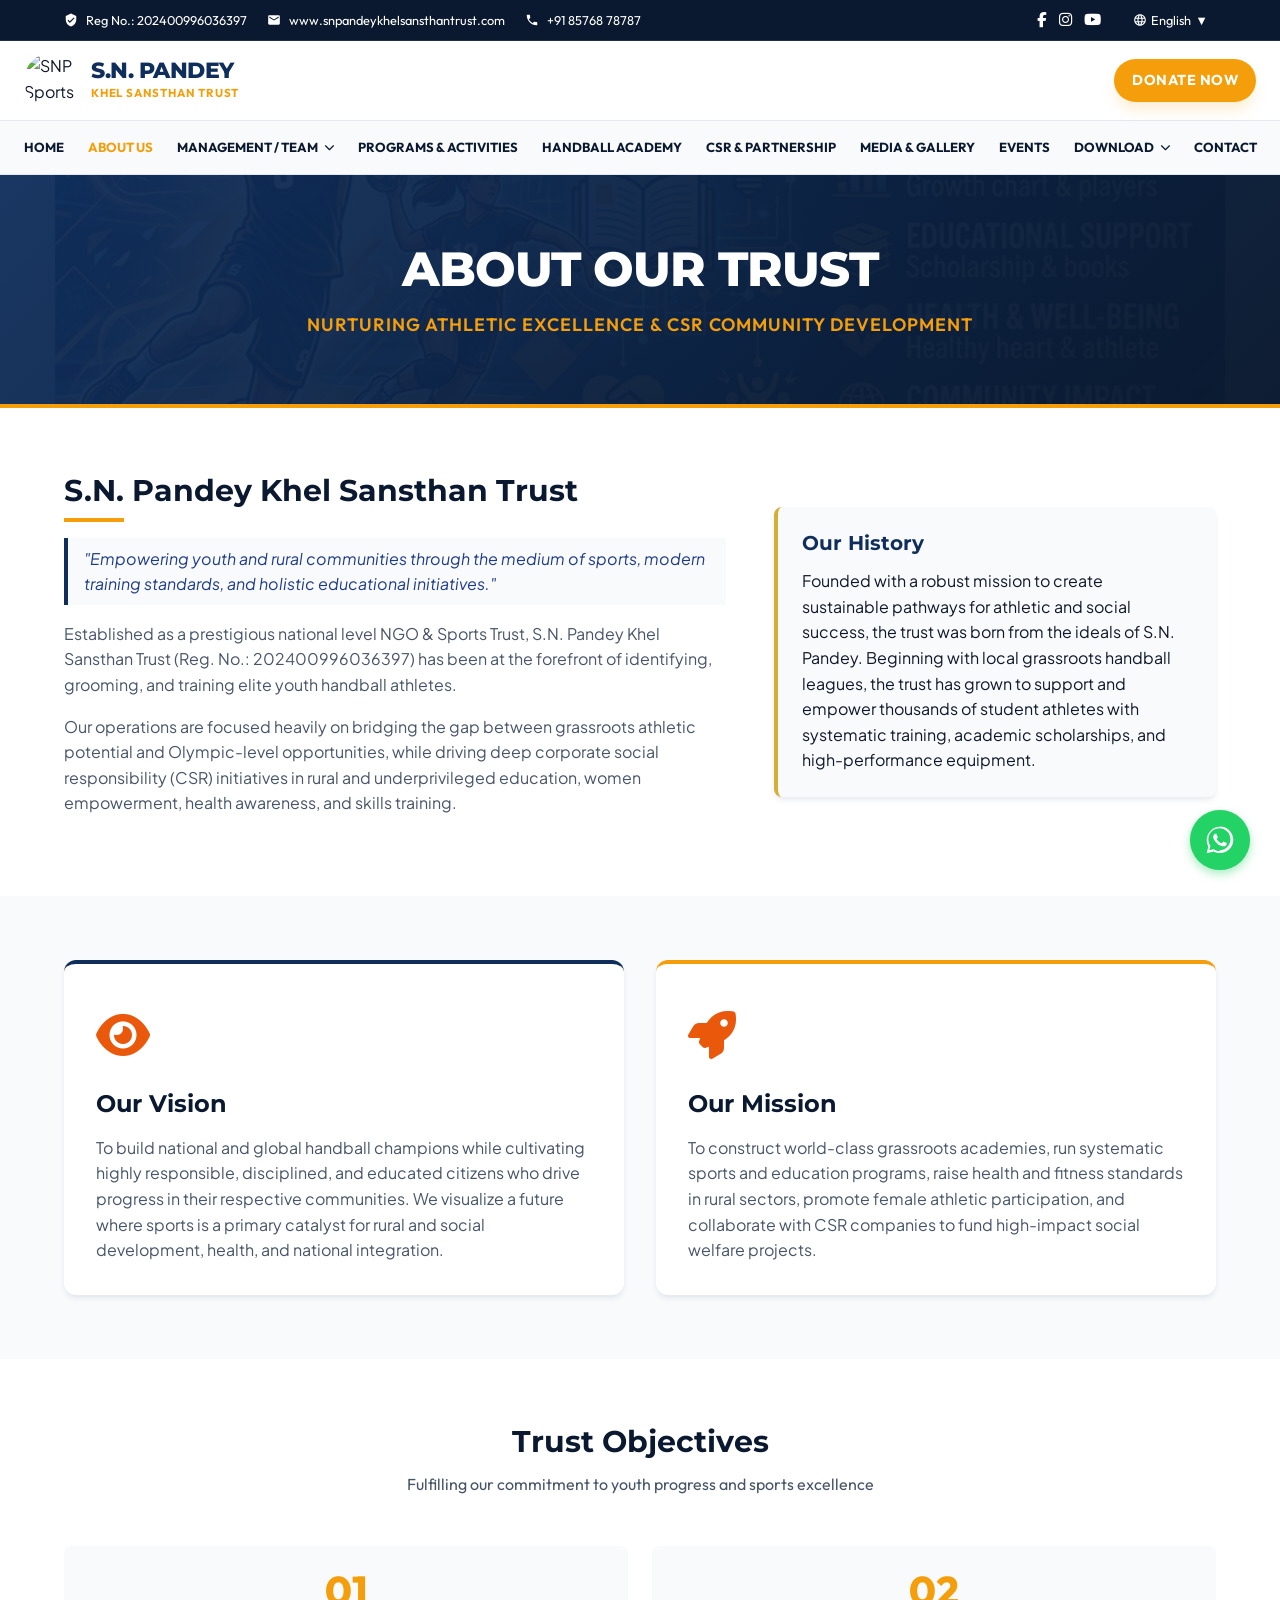
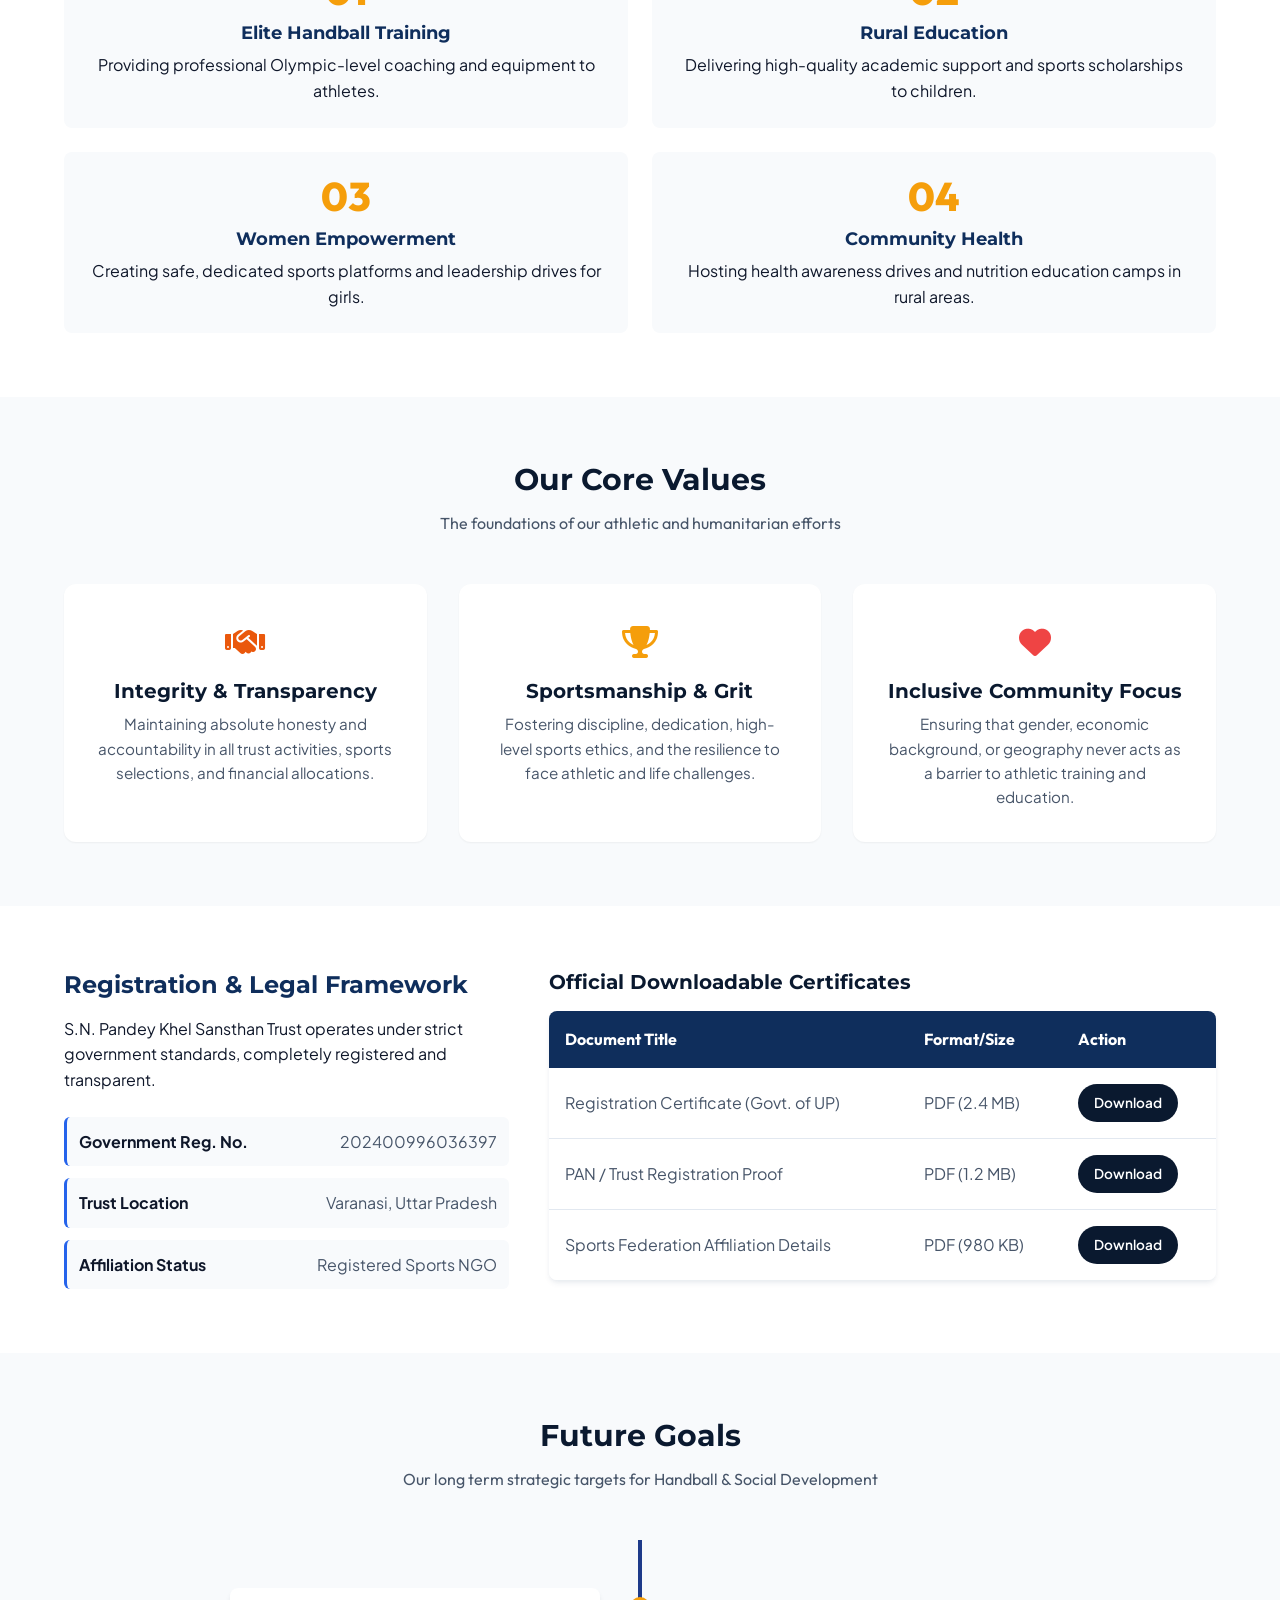
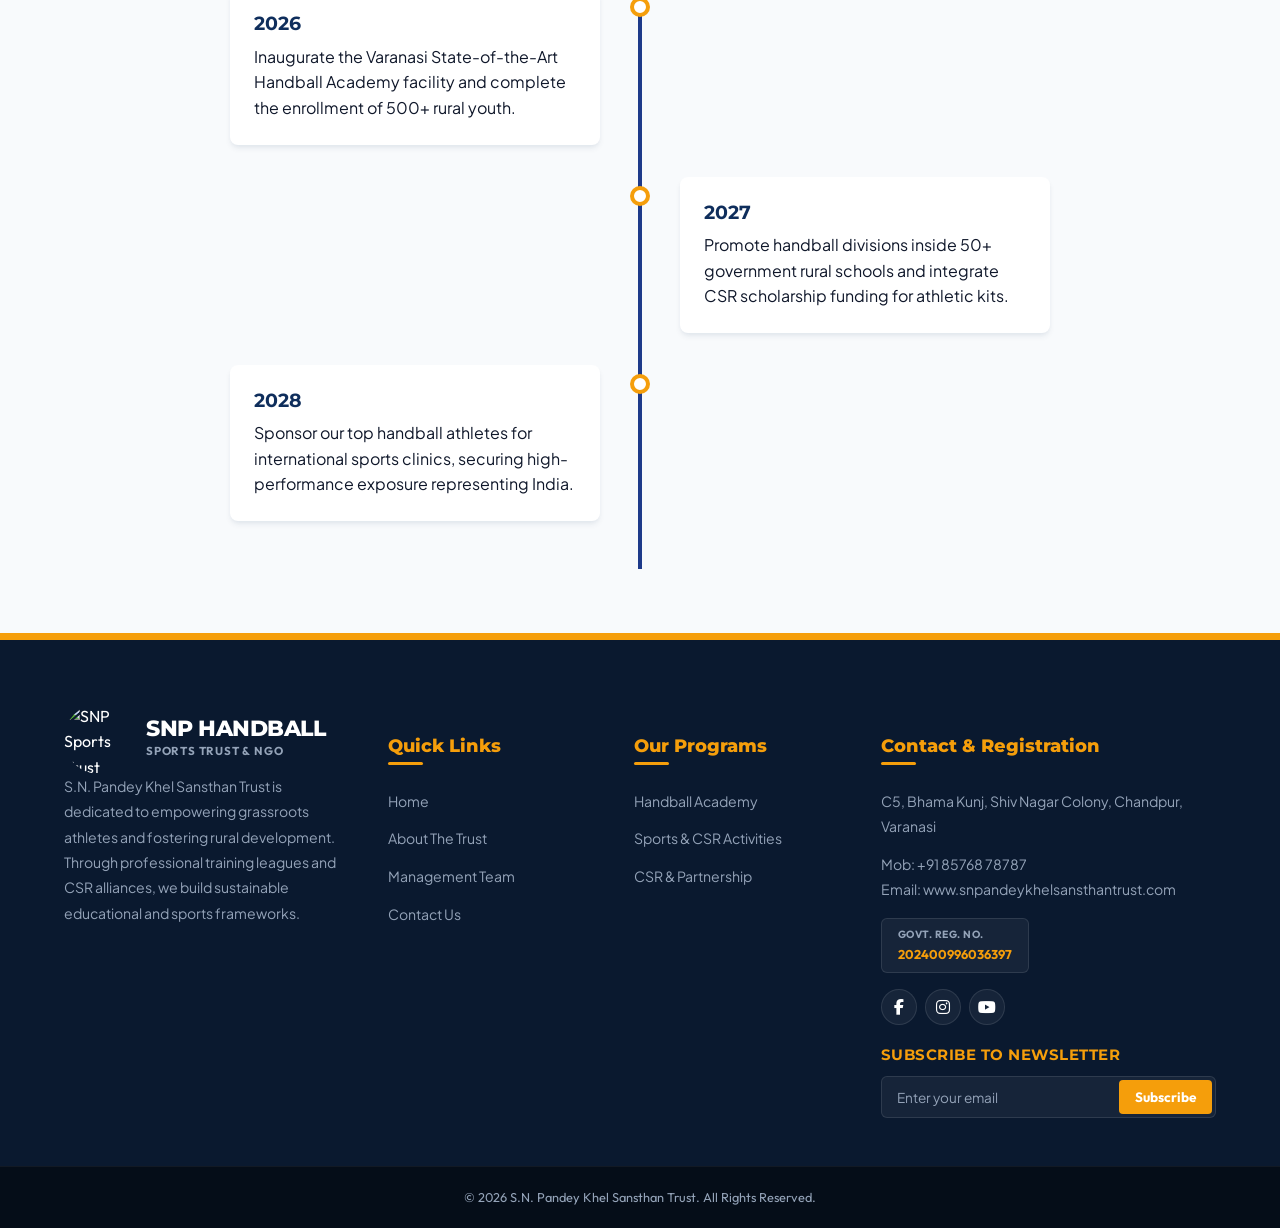
==== commit ecb6bbc0: "feat: implement dropdown navigation menus and add new pages for member registration, certificates, a" ====
--- a/about.html
+++ b/about.html
@@ -121,8 +121,12 @@
                     <div class="nav-item">
                         <a href="about.html" class="nav-link" style="color: var(--color-orange-gold)">About Us</a>
                     </div>
-                    <div class="nav-item">
-                        <a href="team.html" class="nav-link">Management / Team</a>
+                    <div class="nav-item nav-dropdown">
+                        <a href="#" class="nav-link dropdown-toggle">Management / Team <i class="fas fa-chevron-down" style="font-size: 0.65rem; margin-left: 2px;"></i></a>
+                        <ul class="dropdown-menu">
+                            <li><a href="team.html">Our Team</a></li>
+                            <li><a href="member-registration.html">Member Registration</a></li>
+                        </ul>
                     </div>
                     <div class="nav-item">
                         <a href="programs.html" class="nav-link">Programs & Activities</a>
@@ -138,6 +142,13 @@
                     </div>
                     <div class="nav-item">
                         <a href="events.html" class="nav-link">Events</a>
+                    </div>
+                    <div class="nav-item nav-dropdown">
+                        <a href="#" class="nav-link dropdown-toggle">Download <i class="fas fa-chevron-down" style="font-size: 0.65rem; margin-left: 2px;"></i></a>
+                        <ul class="dropdown-menu">
+                            <li><a href="annual-reports.html">Annual Report</a></li>
+                            <li><a href="certificates.html">Event Certificates</a></li>
+                        </ul>
                     </div>
                     <div class="nav-item">
                         <a href="contact.html" class="nav-link">Contact</a>
